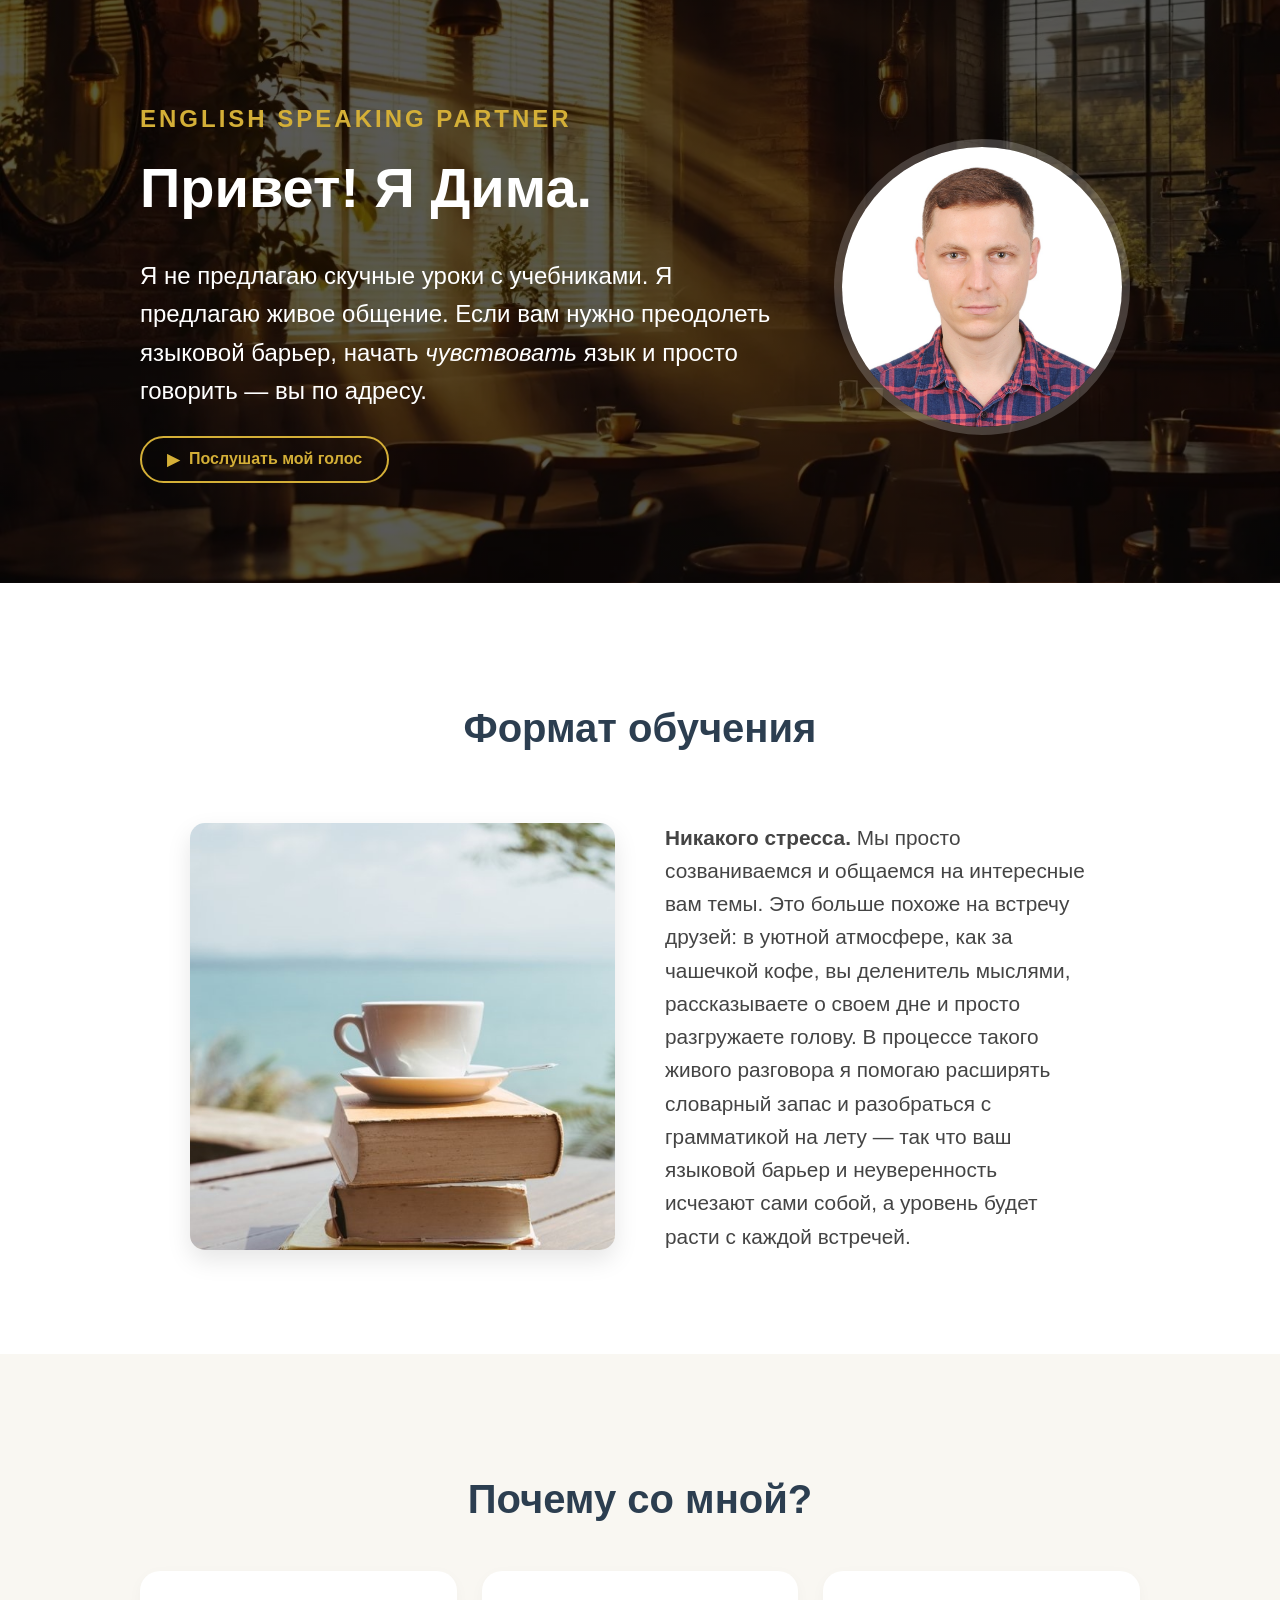
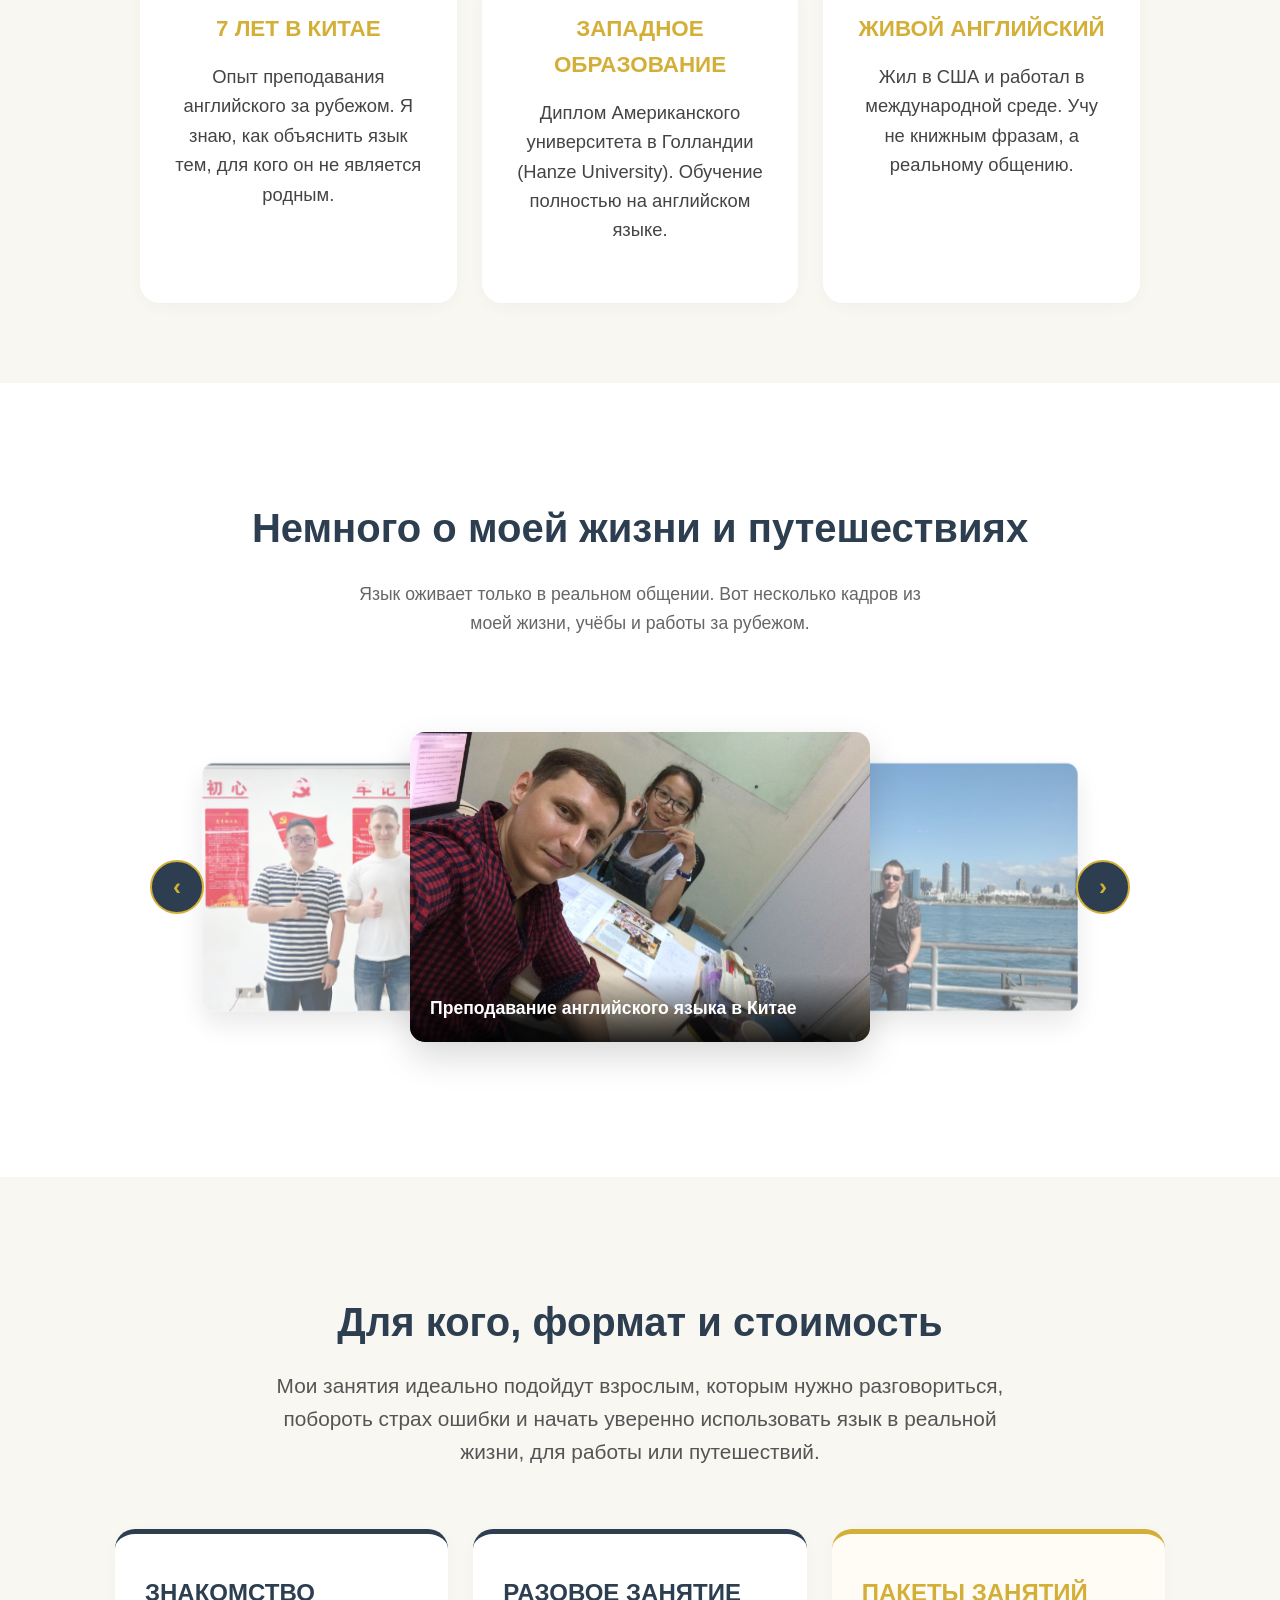
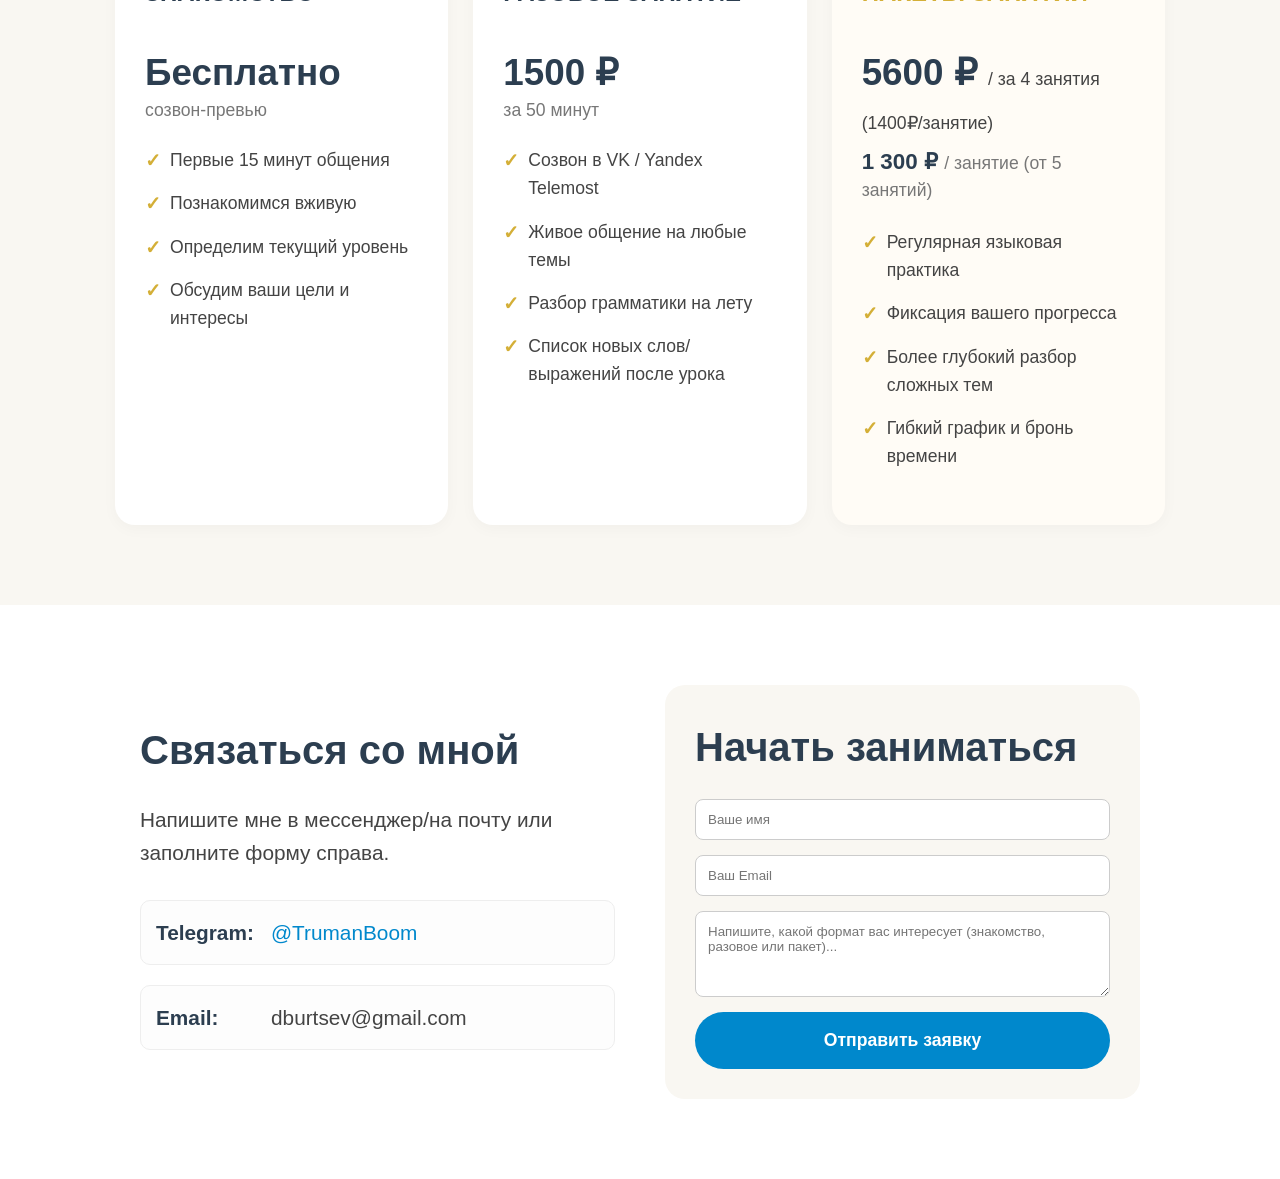
==== index.html @ 9c91ff40 "prices" ====
<!DOCTYPE html>
<html lang="ru">

<head>
    <meta charset="UTF-8">
    <meta name="viewport" content="width=device-width, initial-scale=1.0">
    <title>English with Dima</title>
    <style>
        :root {
            /* --- COLOR PALETTE --- */
            --primary-dark: #2c3e50;
            --accent-gold: #d4af37;
            --bg-warm: #f9f7f2;
            --white: #ffffff;
            --telegram-blue: #0088cc;

            /* =========================================
               FONT CONTROL PANEL (FULLY SEPARATED)
               ========================================= */
            --font-main: 'Segoe UI', Roboto, Helvetica, Arial, sans-serif;

            /* 1. HERO SECTION (Top Intro) */
            --size-hero-subtitle: 1.5rem;
            --size-hero-title: 3.5rem;
            --size-hero-text: 1.5rem;

            /* 2. FORMAT SECTION */
            --size-format-title: 2.5rem;
            --size-format-text: 1.3rem;

            /* 3. WHY ME SECTION (Cards) */
            --size-whyme-title: 2.5rem;
            --size-card-title: 1.4rem;
            --size-card-text: 1.15rem;

            /* 4. GALLERY SECTION */
            --size-gallery-title: 2.5rem;
            --size-gallery-text: 1.1rem;

            /* 5. PRICING SECTION */
            --size-pricing-title: 2.5rem;

            /* 6. CONTACT SECTION (Bottom) */
            --size-contact-title: 2.5rem;
            --size-contact-desc: 1.3rem;
            --size-contact-items: 1.3rem;

            /* 7. BUTTONS & UI */
            --size-button: 1.1rem;
            --size-voice-btn: 1rem;
        }

        body {
            font-family: var(--font-main);
            margin: 0;
            color: #444;
            line-height: 1.6;
            overflow-x: hidden;
        }

        /* --- SECTION 1: HERO --- */
        .hero {
            background: linear-gradient(rgba(0, 0, 0, 0.65), rgba(0, 0, 0, 0.65)),
                url('images/atmosphere5.webp');
            background-size: cover;
            background-position: center;
            color: white;
            padding: 100px 20px;
            display: flex;
            justify-content: center;
        }

        .hero-container {
            max-width: 1000px;
            display: flex;
            align-items: center;
            gap: 50px;
            width: 100%;
        }

        .hero-text {
            flex: 2;
        }

        .hero-subtitle {
            font-size: var(--size-hero-subtitle);
            color: var(--accent-gold);
            font-weight: bold;
            text-transform: uppercase;
            letter-spacing: 3px;
            display: block;
            margin-bottom: 5px;
        }

        .hero-text h1 {
            font-size: var(--size-hero-title);
            margin: 0 0 15px 0;
        }

        .hero-text p {
            font-size: var(--size-hero-text);
        }

        .hero-img-wrapper {
            flex: 1;
            text-align: center;
        }

        .profile-img {
            width: 280px;
            height: 280px;
            border-radius: 50%;
            border: 8px solid rgba(255, 255, 255, 0.2);
            object-fit: cover;
        }

        /* --- SECTION 2: FORMAT --- */
        .section-white {
            background: var(--white);
            padding: 80px 20px;
        }

        .split-grid {
            max-width: 900px;
            margin: 0 auto;
            display: grid;
            grid-template-columns: 1fr 1fr;
            gap: 50px;
            align-items: center;
        }

        .coffee-img {
            width: 100%;
            height: 90%;
            object-fit: cover;
            border-radius: 15px;
            box-shadow: 0 10px 25px rgba(0, 0, 0, 0.1);
        }

        .section-title-centered {
            text-align: center;
            margin-bottom: 40px;
        }

        .format-title {
            font-size: var(--size-format-title);
            color: var(--primary-dark);
        }

        .format-text {
            font-size: var(--size-format-text);
        }

        /* --- SECTION 3: CARDS (Why Me) --- */
        .section-warm {
            background: var(--bg-warm);
            padding: 80px 20px;
            text-align: center;
        }

        .whyme-title {
            font-size: var(--size-whyme-title);
            color: var(--primary-dark);
            margin-bottom: 20px;
        }

        .card-grid {
            max-width: 1000px;
            margin: 40px auto 0;
            display: grid;
            grid-template-columns: repeat(auto-fit, minmax(280px, 1fr));
            gap: 25px;
        }

        .info-card {
            background: white;
            padding: 40px 30px;
            border-radius: 20px;
            transition: all 0.3s ease;
            box-shadow: 0 4px 15px rgba(0, 0, 0, 0.03);
        }

        .info-card:hover {
            transform: translateY(-10px);
            box-shadow: 0 20px 40px rgba(0, 0, 0, 0.1);
        }

        .card-accent {
            font-size: var(--size-card-title);
            color: var(--accent-gold);
            font-weight: bold;
            text-transform: uppercase;
        }

        .card-text {
            font-size: var(--size-card-text);
            margin-top: 15px;
        }

        /* --- SECTION 3.5: GALLERY INTERACTIVE CAROUSEL --- */
        .gallery-section {
            background: var(--white);
            padding: 80px 20px;
            text-align: center;
        }

        .gallery-title {
            font-size: var(--size-gallery-title);
            color: var(--primary-dark);
            margin-bottom: 20px;
        }

        .gallery-text {
            font-size: var(--size-gallery-text);
            max-width: 600px; 
            margin: 0 auto; 
            color: #666;
        }

        .carousel-wrapper {
            position: relative;
            max-width: 1000px;
            height: 420px;
            margin: 40px auto 0;
            display: flex;
            align-items: center;
            justify-content: center;
            perspective: 1000px;
        }

        .carousel-container {
            position: relative;
            width: 100%;
            height: 100%;
            display: flex;
            justify-content: center;
            align-items: center;
        }

        .carousel-item {
            position: absolute;
            width: 460px;
            height: 310px;
            border-radius: 15px;
            overflow: hidden;
            box-shadow: 0 15px 35px rgba(0,0,0,0.15);
            transition: all 0.5s cubic-bezier(0.25, 1, 0.5, 1);
            cursor: pointer;
            opacity: 0;
            pointer-events: none;
            z-index: 0;
        }

        .carousel-item img {
            width: 100%;
            height: 100%;
            object-fit: cover;
        }

        .carousel-caption {
            position: absolute;
            bottom: 0;
            left: 0;
            right: 0;
            background: linear-gradient(transparent, rgba(0,0,0,0.85));
            color: white;
            padding: 20px;
            font-size: 1.1rem;
            font-weight: bold;
            text-align: left;
            opacity: 0;
            transition: opacity 0.3s ease;
        }

        .carousel-item.active {
            opacity: 1;
            pointer-events: auto;
            transform: translate3d(0, 0, 120px) scale(1);
            z-index: 5;
        }

        .carousel-item.active .carousel-caption {
            opacity: 1;
        }

        .carousel-item.prev {
            opacity: 0.65;
            pointer-events: auto;
            transform: translate3d(-260px, 0, 0) scale(0.8) rotateY(15deg);
            z-index: 3;
        }

        .carousel-item.next {
            opacity: 0.65;
            pointer-events: auto;
            transform: translate3d(260px, 0, 0) scale(0.8) rotateY(-15deg);
            z-index: 3;
        }

        .nav-arrow {
            position: absolute;
            top: 50%;
            transform: translateY(-50%);
            width: 50px;
            height: 50px;
            background: var(--primary-dark);
            color: var(--accent-gold);
            border: 2px solid var(--accent-gold);
            border-radius: 50%;
            font-size: 1.5rem;
            font-weight: bold;
            cursor: pointer;
            display: flex;
            align-items: center;
            justify-content: center;
            z-index: 10;
            transition: all 0.3s ease;
            user-select: none;
        }

        .nav-arrow:hover {
            background: var(--accent-gold);
            color: var(--primary-dark);
            box-shadow: 0 0 15px rgba(212,175,55,0.4);
        }

        .arrow-left { left: 10px; }
        .arrow-right { right: 10px; }

        /* --- SECTION 4: PRICING & FORMAT --- */
        .pricing-section {
            background: var(--bg-warm);
            padding: 80px 20px;
        }

        .pricing-container {
            max-width: 1050px;
            margin: 0 auto;
            display: flex;
            flex-direction: column;
            gap: 40px;
        }

        .pricing-header {
            text-align: center;
        }

        .pricing-title {
            font-size: var(--size-pricing-title);
            color: var(--primary-dark);
            margin-bottom: 15px;
        }

        .pricing-cards {
            display: grid;
            grid-template-columns: repeat(auto-fit, minmax(300px, 1fr));
            gap: 25px;
            margin-top: 20px;
        }

        .price-card {
            background: var(--white);
            padding: 40px 30px;
            border-radius: 20px;
            box-shadow: 0 4px 15px rgba(0, 0, 0, 0.03);
            display: flex;
            flex-direction: column;
            border-top: 5px solid var(--primary-dark);
            transition: transform 0.3s ease, box-shadow 0.3s ease;
        }

        .price-card:hover {
            transform: translateY(-5px);
            box-shadow: 0 10px 25px rgba(0, 0, 0, 0.06);
        }

        .price-card.accent-card {
            border-top: 5px solid var(--accent-gold);
            background: #fffcf6; /* Слегка выделенный фон для пакета */
        }

        .price-amount {
            font-size: 2.3rem;
            font-weight: bold;
            color: var(--primary-dark);
            margin: 15px 0 25px 0;
            line-height: 1.2;
        }

        .price-amount span {
            font-size: 1.1rem;
            color: #777;
            font-weight: normal;
            display: block;
            margin-top: 5px;
        }

        .price-feature-list {
            list-style: none;
            padding: 0;
            margin: 0;
            text-align: left;
        }

        .price-feature-list li {
            margin-bottom: 15px;
            padding-left: 25px;
            position: relative;
            font-size: 1.1rem;
        }

        .price-feature-list li::before {
            content: "✓";
            color: var(--accent-gold);
            position: absolute;
            left: 0;
            font-size: 1.2rem;
            font-weight: bold;
        }

        /* --- SECTION 5: CONTACTS --- */
        .contact-grid {
            max-width: 1000px;
            margin: 0 auto;
            display: grid;
            grid-template-columns: 1fr 1fr; 
            gap: 50px;
            text-align: left;
        }

        .contact-title {
            font-size: var(--size-contact-title);
            color: var(--primary-dark);
            margin-bottom: 20px;
        }

        .contact-desc {
            font-size: var(--size-contact-desc);
        }

        .contact-list {
            list-style: none;
            padding: 0;
            max-width: 500px;
            margin: 30px auto;
            text-align: left;
        }

        .contact-item {
            font-size: var(--size-contact-items);
            margin-bottom: 20px;
            padding: 15px;
            border-radius: 10px;
            background: #fdfdfd;
            border: 1px solid #eee;
            display: flex;
            align-items: center;
            gap: 15px;
        }

        .contact-label {
            font-weight: bold;
            color: var(--primary-dark);
            width: 100px;
            display: inline-block;
        }

        /* --- UI COMPONENTS --- */
        .cta-button {
            display: inline-block;
            background: var(--telegram-blue);
            color: white;
            padding: 18px 40px;
            border-radius: 50px;
            text-decoration: none;
            font-weight: bold;
            font-size: var(--size-button);
            transition: 0.3s;
            text-align: center;
        }

        .cta-button:hover {
            transform: scale(1.05);
            filter: brightness(1.1);
        }

        /* --- MOBILE MEDIA QUERY --- */
        @media (max-width: 800px) {
            .hero-container,
            .split-grid,
            .contact-grid {
                flex-direction: column-reverse; 
                grid-template-columns: 1fr;  
                text-align: center;
            }

            .split-grid, .contact-grid {
                gap: 30px; 
            }

            .hero-container {
                gap: 30px;
            }

            .profile-img {
                width: 200px;
                height: 200px;
            }

            :root {
                --size-hero-title: 2.8rem;
                --size-hero-text: 1.3rem;
            }

            .carousel-wrapper {
                height: 300px;
            }
            .carousel-item {
                width: 280px;
                height: 190px;
            }
            .carousel-item.prev {
                transform: translate3d(-110px, 0, 0) scale(0.7);
            }
            .carousel-item.next {
                transform: translate3d(110px, 0, 0) scale(0.7);
            }
        }

        /* --- Form Styling --- */
        input:focus,
        textarea:focus {
            outline: none;
            border-color: var(--accent-gold);
            box-shadow: 0 0 5px rgba(212, 175, 55, 0.3);
        }

        /* --- VOICE PREVIEW COMPONENT --- */
        .voice-preview-container {
            margin-top: 25px;
        }

        .voice-button {
            background: transparent;
            color: var(--accent-gold);
            border: 2px solid var(--accent-gold);
            padding: 12px 25px;
            border-radius: 30px;
            font-size: var(--size-voice-btn);
            font-weight: bold;
            cursor: pointer;
            transition: all 0.3s ease;
            display: inline-flex;
            align-items: center;
            gap: 10px;
        }

        .voice-button:hover {
            background: var(--accent-gold);
            color: var(--primary-dark);
            transform: translateY(-2px);
            box-shadow: 0 5px 15px rgba(212, 175, 55, 0.2);
        }

        .voice-button:active {
            transform: translateY(0);
        }

        .voice-transcript {
            max-width: 500px;
            margin-top: 15px;
            font-size: 1rem;
            line-height: 1.5;
            color: rgba(255, 255, 255, 0.85);
            border-left: 2px solid var(--accent-gold);
            padding-left: 15px;
            display: none;
            animation: fadeIn 0.4s ease forwards;
        }

        @keyframes fadeIn {
            from { opacity: 0; transform: translateY(-5px); }
            to { opacity: 1; transform: translateY(0); }
        }

        /* --- PREMIUM LIGHTBOX POPUP SYSTEM --- */
        .custom-lightbox {
            display: none;
            position: fixed;
            z-index: 99999;
            left: 0;
            top: 0;
            width: 100vw;
            height: 100vh;
            background: rgba(15, 23, 30, 0.92); 
            align-items: center;
            justify-content: center;
            cursor: zoom-out;
        }

        .custom-lightbox img {
            max-width: 85%;
            max-height: 80%;
            object-fit: contain;
            border: 4px solid var(--white);
            border-radius: 6px;
            box-shadow: 0 20px 50px rgba(0,0,0,0.7);
            filter: none !important;
            -webkit-filter: none !important;
        }

        .custom-lightbox-caption {
            position: absolute;
            bottom: 4%;
            color: var(--white);
            font-size: 1.3rem;
            font-weight: bold;
            text-align: center;
            background: rgba(0, 0, 0, 0.6);
            padding: 10px 25px;
            border-radius: 30px;
            letter-spacing: 0.5px;
        }

        .custom-lightbox-close {
            position: absolute;
            top: 20px;
            right: 35px;
            color: rgba(255,255,255,0.7);
            font-size: 50px;
            font-weight: 300;
            transition: color 0.2s;
        }
        .custom-lightbox:hover .custom-lightbox-close {
            color: var(--white);
        }
    </style>
</head>

<body>

    <section class="hero">
        <div class="hero-container">
            <div class="hero-text">
                <span class="hero-subtitle">English Speaking Partner</span>
                <h1>Привет! Я Дима.</h1>
                <p>Я не предлагаю скучные уроки с учебниками. Я предлагаю живое общение. Если вам нужно преодолеть
                    языковой барьер, начать <em>чувствовать</em> язык и просто говорить — вы по адресу.</p>
                
                <div class="voice-preview-container">
                    <button id="voiceBtn" class="voice-button" onclick="toggleAudio()">
                        <span id="voiceIcon">▶</span> Послушать мой голос
                    </button>
                    
                    <div id="voiceTranscript" class="voice-transcript">
                        "Hi there! My name is Dima. If you want to practice your English without complex grammar or boring books, you’re in the right place. My goal is to help you improve your speaking through real, relaxed conversations—just like two friends catching up over coffee. Mistakes are totally fine; I'm here to help you find the right words on the fly. Hit the button below... and let's get started."
                    </div>

                    <audio id="myVoice" src="audio/dima-voice.mp3"></audio>
                </div>
            </div>

            <div class="hero-img-wrapper">
                <img src="images/dima-profile.jpg" class="profile-img" alt="Dmitriy Profile">
            </div>
        </div>
    </section>

    <section class="section-white">
        <h2 class="section-title-centered format-title">Формат обучения</h2>

        <div class="split-grid">
            <img src="images/coffee.jpg" class="coffee-img" alt="Atmosphere Coffee">
            <div>
                <p class="format-text">
                    <strong>Никакого стресса.</strong> Мы просто созваниваемся и общаемся на интересные вам темы. Это больше похоже на встречу друзей: в уютной атмосфере, как за чашечкой кофе, вы деленитель мыслями, рассказываете о своем дне и просто разгружаете голову. В процессе такого живого разговора я помогаю расширять словарный запас и разобраться с грамматикой на лету — так что ваш языковой барьер и неуверенность исчезают сами собой, а уровень будет расти с каждой встречей.
                </p>
            </div>
        </div>
    </section>

    <section class="section-warm">
        <h2 class="whyme-title">Почему со мной?</h2>
        <div class="card-grid">
            <div class="info-card">
                <div class="card-accent">7 Лет в Китае</div>
                <p class="card-text">Опыт преподавания английского за рубежом. Я знаю, как объяснить язык тем, для кого он не является родным.</p>
            </div>
            <div class="info-card">
                <div class="card-accent">Западное Образование</div>
                <p class="card-text">Диплом Американского университета в Голландии (Hanze University). Обучение полностью на английском языке.</p>
            </div>
            <div class="info-card">
                <div class="card-accent">Живой Английский</div>
                <p class="card-text">Жил в США и работал в международной среде. Учу не книжным фразам, а реальному общению.</p>
            </div>
        </div>
    </section>

    <section class="gallery-section">
        <h2 class="gallery-title">Немного о моей жизни и путешествиях</h2>
        <p class="gallery-text">Язык оживает только в реальном общении. Вот несколько кадров из моей жизни, учёбы и работы за рубежом.</p>
        
        <div class="carousel-wrapper">
            <div class="nav-arrow arrow-left" onclick="moveCarousel(-1)">‹</div>
            
            <div class="carousel-container">
                <div class="carousel-item" onclick="handleItemClick(0)">
                    <img src="images/gallery1.jpg" alt="Teaching English China">
                    <div class="carousel-caption">Преподавание английского языка в Китае</div>
                </div>
                <div class="carousel-item" onclick="handleItemClick(1)">
                    <img src="images/gallery2.jpg" alt="USA Travel">
                    <div class="carousel-caption">Путешествия и жизнь в Соединенных Штатах</div>
                </div>
                <div class="carousel-item" onclick="handleItemClick(2)">
                    <img src="images/gallery3.jpg" alt="Europe Study Hanze">
                    <div class="carousel-caption">Годы учебы и работы в Европе</div>
                </div>
                <div class="carousel-item" onclick="handleItemClick(3)">
                    <img src="images/gallery4.jpg" alt="World Travel Moments">
                    <div class="carousel-caption">Вдохновляющие поездки по всему миру</div>
                </div>
                <div class="carousel-item" onclick="handleItemClick(4)">
                    <img src="images/gallery5.jpg" alt="With International Students">
                    <div class="carousel-caption">Общение с людьми со всех уголков планеты</div>
                </div>
                <div class="carousel-item" onclick="images/gallery6.jpg">
                    <img src="images/gallery6.jpg" alt="China Work Atmosphere">
                    <div class="carousel-caption">Работа в Китае</div>
                </div>
            </div>

            <div class="nav-arrow arrow-right" onclick="moveCarousel(1)">›</div>
        </div>
    </section>

    <!-- PRICING SECTION WITH 3 CARDS & NO BUTTONS -->
    <section class="pricing-section">
        <div class="pricing-container">
            <div class="pricing-header">
                <h2 class="pricing-title">Для кого, формат и стоимость</h2>
                <p class="format-text" style="max-width: 750px; margin: 0 auto; color: #555;">
                    Мои занятия идеально подойдут взрослым, которым нужно разговориться, побороть страх ошибки и начать уверенно использовать язык в реальной жизни, для работы или путешествий.
                </p>
            </div>

            <div class="pricing-cards">
                <!-- Card 1: Free Trial -->
                <div class="price-card">
                    <h3 class="card-accent" style="color: var(--primary-dark); font-size: 1.5rem; margin-top: 0;">Знакомство</h3>
                    <div class="price-amount">Бесплатно<span>созвон-превью</span></div>
                    <ul class="price-feature-list">
                        <li>Первые 15 минут общения</li>
                        <li>Познакомимся вживую</li>
                        <li>Определим текущий уровень</li>
                        <li>Обсудим ваши цели и интересы</li>
                    </ul>
                </div>

                <!-- Card 2: Single Practice -->
                <div class="price-card">
                    <h3 class="card-accent" style="color: var(--primary-dark); font-size: 1.5rem; margin-top: 0;">Разовое занятие</h3>
                    <div class="price-amount">1500 ₽<span>за 50 минут</span></div>
                    <ul class="price-feature-list">
                        <li>Созвон в VK / Yandex Telemost</li>
                        <li>Живое общение на любые темы</li>
                        <li>Разбор грамматики на лету</li>
                        <li>Список новых слов/выражений после урока</li>
                    </ul>
                </div>

                <!-- Card 3: Package Options (4+ sessions) -->
                <div class="price-card accent-card">
                    <h3 class="card-accent" style="font-size: 1.5rem; margin-top: 0;">Пакеты занятий</h3>
                    <div class="price-amount">
                        5600 ₽ <span style="display:inline; color:#444;">/ за 4 занятия (1400₽/занятие)</span>
                        <div style="font-size: 1.4rem; font-weight: bold; margin-top: 10px; color: var(--primary-dark);">
                            1 300 ₽ <span style="display:inline; font-size:1.1rem; color:#777;">/ занятие (от 5 занятий)</span>
                        </div>
                    </div>
                    <ul class="price-feature-list">
                        <li>Регулярная языковая практика</li>
                        <li>Фиксация вашего прогресса</li>
                        <li>Более глубокий разбор сложных тем</li>
                        <li>Гибкий график и бронь времени</li>
                    </ul>
                </div>
            </div>
        </div>
    </section>

    <section class="section-white" id="contact">
        <div class="contact-grid">

            <div>
                <h2 class="contact-title">Связаться со мной</h2>
                <p class="contact-desc">Напишите мне в мессенджер/на почту или заполните форму справа.</p>

                <div class="contact-list">
                    <div class="contact-item">
                        <span class="contact-label">Telegram:</span>
                        <a href="https://t.me/TrumanBoom" style="color: var(--telegram-blue); text-decoration: none;">@TrumanBoom</a>
                    </div>

                    <div class="contact-item">
                        <span class="contact-label">Email:</span>
                        <span>dburtsev@gmail.com</span>
                    </div>
                </div>
            </div>

            <div style="background: var(--bg-warm); padding: 30px; border-radius: 20px;">
                <h3 class="contact-title" style="margin-top: 0;">Начать заниматься</h3>
                <form action="https://formspree.io/f/xjgldnee" method="POST" style="display: flex; flex-direction: column; gap: 15px;">
                    <input type="text" name="name" placeholder="Ваше имя" required style="padding: 12px; border-radius: 8px; border: 1px solid #ccc;">
                    <input type="email" name="email" placeholder="Ваш Email" required style="padding: 12px; border-radius: 8px; border: 1px solid #ccc;">
                    <textarea name="message" rows="4" placeholder="Напишите, какой формат вас интересует (знакомство, разовое или пакет)..." required style="padding: 12px; border-radius: 8px; border: 1px solid #ccc; font-family: inherit;"></textarea>
                    <button type="submit" class="cta-button" style="border: none; cursor: pointer; width: 100%;">Отправить заявку</button>
                </form>
            </div>
        </div>
    </section>

    <div id="customLightbox" class="custom-lightbox" onclick="closeLightboxPopup()">
        <span class="custom-lightbox-close">&times;</span>
        <img id="customLightboxImg" src="" alt="Enlarged view popup">
        <div id="customLightboxCaption" class="custom-lightbox-caption"></div>
    </div>

    <script>
        /* --- AUDIO LOGIC --- */
        const audio = document.getElementById('myVoice');
        const btn = document.getElementById('voiceBtn');
        const icon = document.getElementById('voiceIcon');
        const transcript = document.getElementById('voiceTranscript');

        function toggleAudio() {
            if (audio.paused) {
                audio.play();
                icon.textContent = '❚❚'; 
                btn.style.background = 'var(--accent-gold)';
                btn.style.color = 'var(--primary-dark)';
                transcript.style.display = 'block'; 
            } else {
                audio.pause();
                icon.textContent = '▶'; 
                btn.style.background = 'transparent';
                btn.style.color = 'var(--accent-gold)';
                transcript.style.display = 'none'; 
            }
        }

        audio.onended = function () {
            icon.textContent = '▶';
            btn.style.background = 'transparent';
            btn.style.color = 'var(--accent-gold)';
            transcript.style.display = 'none'; 
        };

        /* --- 6-ITEM 3D CAROUSEL LOGIC --- */
        let currentIndex = 0;
        const items = document.querySelectorAll('.carousel-item');

        function updateCarousel() {
            items.forEach((item, index) => {
                item.classList.remove('active', 'prev', 'next');
                
                if (index === currentIndex) {
                    item.classList.add('active');
                } else if (index === (currentIndex - 1 + items.length) % items.length) {
                    item.classList.add('prev');
                } else if (index === (currentIndex + 1) % items.length) {
                    item.classList.add('next');
                }
            });
        }

        function moveCarousel(direction) {
            currentIndex = (currentIndex + direction + items.length) % items.length;
            updateCarousel();
        }

        function handleItemClick(clickedIndex) {
            if (clickedIndex === currentIndex) {
                openLightboxPopup(items[clickedIndex]);
            } else {
                currentIndex = clickedIndex;
                updateCarousel();
            }
        }

        /* --- CLEAN LIGHTBOX SCRIPT --- */
        const lightboxElement = document.getElementById('customLightbox');
        const lightboxImg = document.getElementById('customLightboxImg');
        const lightboxCaption = document.getElementById('customLightboxCaption');

        function openLightboxPopup(carouselItem) {
            const originalImg = carouselItem.querySelector('img');
            const originalCaption = carouselItem.querySelector('.carousel-caption');

            if (originalImg) {
                lightboxImg.src = originalImg.src;
                lightboxCaption.textContent = originalCaption ? originalCaption.textContent : "";
                
                lightboxElement.style.display = 'flex';
                document.body.style.overflow = 'hidden'; 
            }
        }

        function closeLightboxPopup() {
            lightboxElement.style.display = 'none';
            document.body.style.overflow = 'auto'; 
        }

        updateCarousel();
    </script>

</body>
</html>
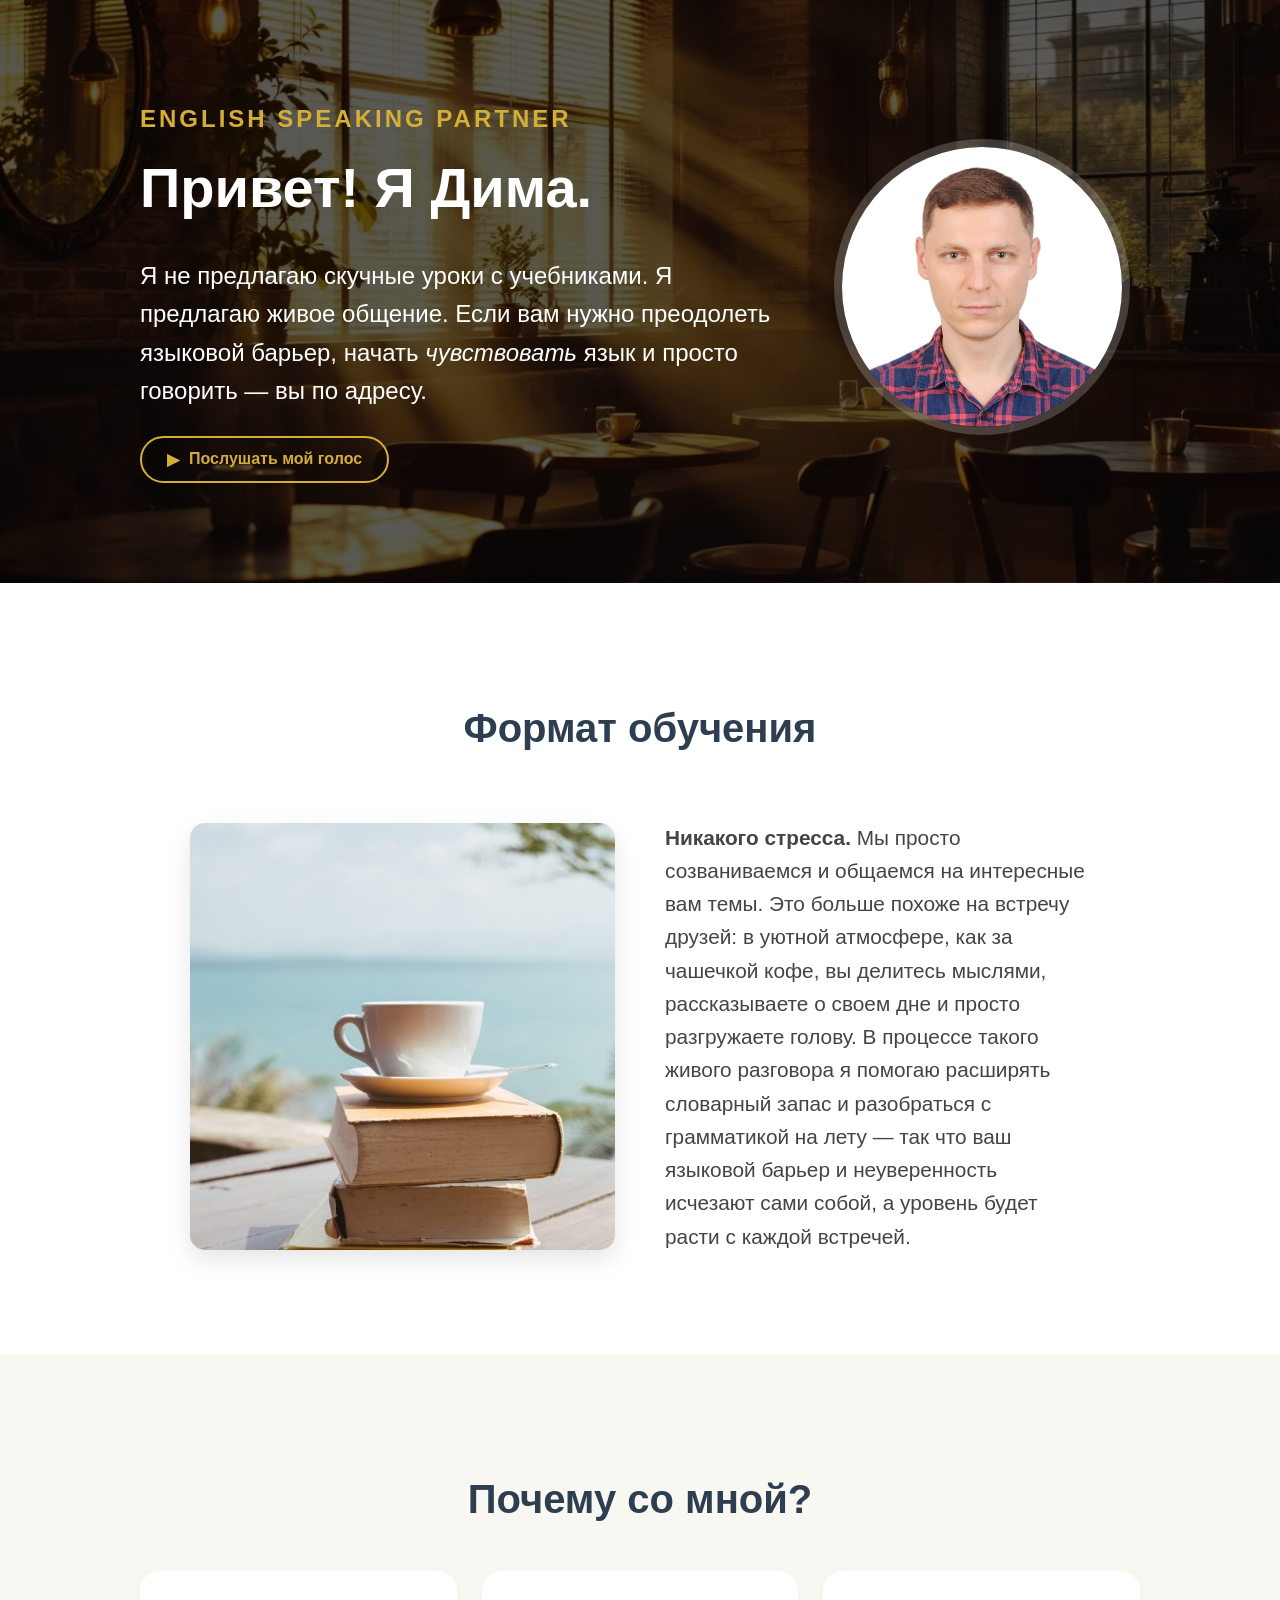
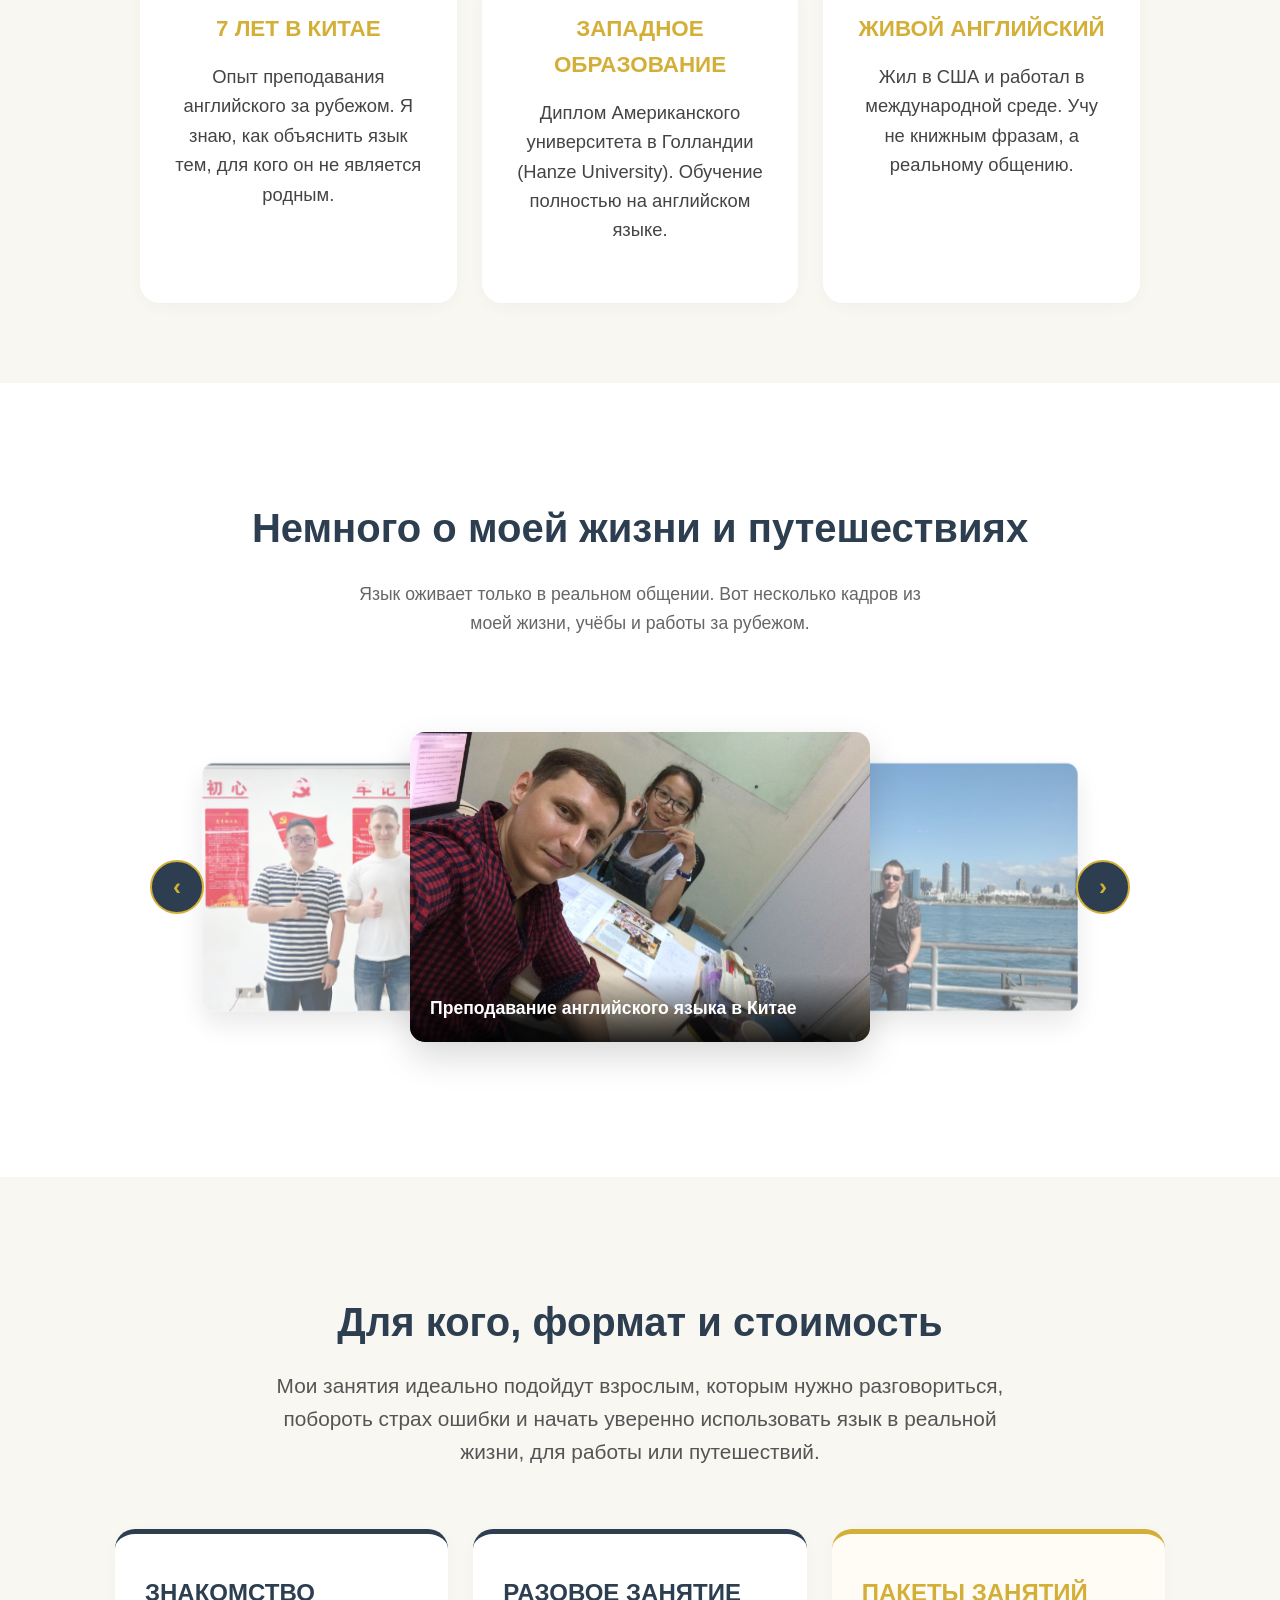
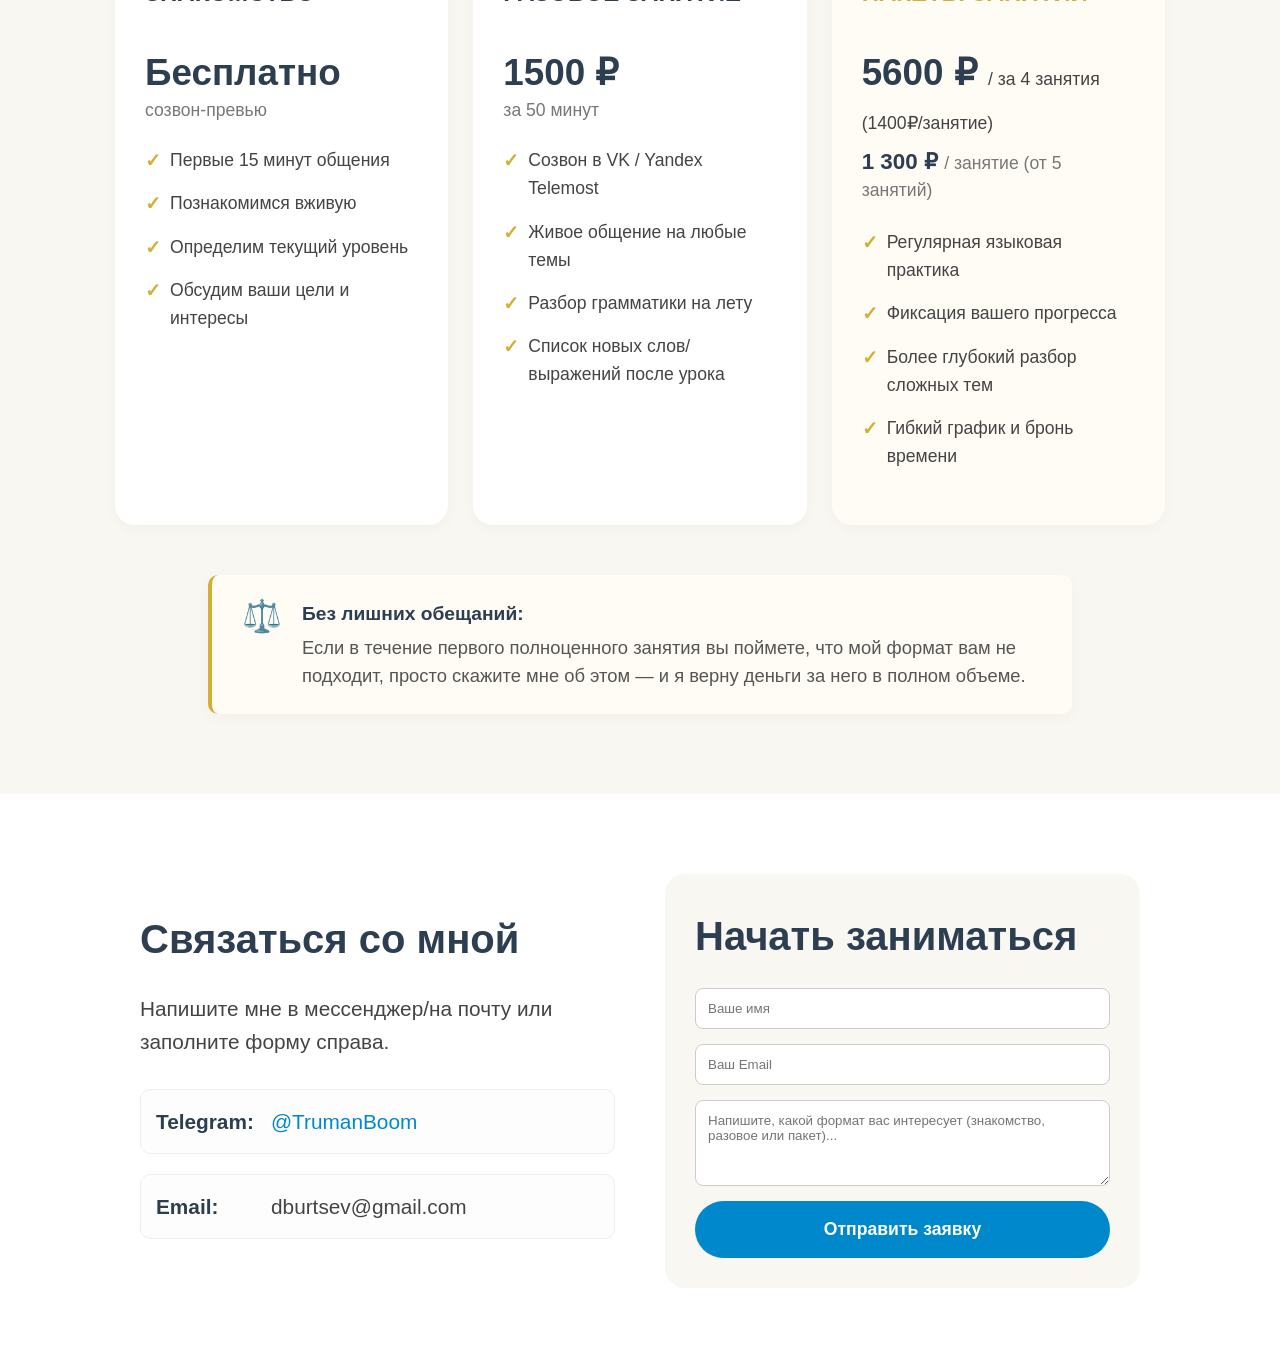
==== commit b620c161: "analytics" ====
--- a/index.html
+++ b/index.html
@@ -4,7 +4,65 @@
 <head>
     <meta charset="UTF-8">
     <meta name="viewport" content="width=device-width, initial-scale=1.0">
-    <title>English with Dima</title>
+    
+    <!-- ==========================================
+         STANDARD SEO META TAGS
+         ========================================== -->
+    <title>English with Dima — Разговорный английский язык | Преодоление языкового барьера</title>
+    <meta name="description" content="Уроки разговорного английского языка с Димой. Живое общение, преодоление языкового барьера, никакой скучной теории. Пробное знакомство бесплатно.">
+    <meta name="keywords" content="английский язык, разговорный английский, преподаватель английского, английский по скайпу, языковой барьер">
+    
+    <!-- SEO Control: Set to 'index, follow' when you are completely ready to go public -->
+    <meta name="robots" content="index, follow">
+
+    <!-- ==========================================
+         OPEN GRAPH META TAGS (Social Media SEO)
+         ========================================== -->
+    <meta property="og:title" content="English with Dima — Разговорный английский без стресса">
+    <meta property="og:description" content="Живое общение и практика английского языка. Избавьтесь от страха ошибок за чашкой кофе.">
+    <meta property="og:image" content="images/dima-profile.jpg">
+    <meta property="og:url" content="https://yourdomain.com">
+    <meta property="og:type" content="website">
+
+    <!-- ==========================================
+         SCHEMA.ORG STRUCTURED DATA (Machine Readable)
+         ========================================== -->
+    <script type="application/ld+json">
+    {
+      "@context": "https://schema.org",
+      "@type": "IndividualProduct",
+      "name": "Разговорный английский язык с Дмитрием",
+      "description": "Практика английского языка через живое общение и преодоление языкового барьера.",
+      "image": "images/dima-profile.jpg",
+      "offers": {
+        "@type": "AggregateOffer",
+        "priceCurrency": "RUB",
+        "lowPrice": "1300",
+        "highPrice": "1500",
+        "offerCount": "2"
+      },
+      "provider": {
+        "@type": "Person",
+        "name": "Дмитрий",
+        "jobTitle": "English Speaking Partner / Teacher",
+        "description": "Преподаватель английского языка с опытом работы в США, Европе и Китае."
+      }
+    }
+    </script>
+    
+<!-- Yandex.Metrika counter -->
+<script type="text/javascript">
+    (function(m,e,t,r,i,k,a){
+        m[i]=m[i]||function(){(m[i].a=m[i].a||[]).push(arguments)};
+        m[i].l=1*new Date();
+        for (var j = 0; j < document.scripts.length; j++) {if (document.scripts[j].src === r) { return; }}
+        k=e.createElement(t),a=e.getElementsByTagName(t)[0],k.async=1,k.src=r,a.parentNode.insertBefore(k,a)
+    })(window, document,'script','https://mc.yandex.ru/metrika/tag.js?id=109477225', 'ym');
+
+    ym(109477225, 'init', {ssr:true, webvisor:true, clickmap:true, ecommerce:"dataLayer", referrer: document.referrer, url: location.href, accurateTrackBounce:true, trackLinks:true});
+</script>
+<noscript><div><img src="https://mc.yandex.ru/watch/109477225" style="position:absolute; left:-9999px;" alt="" /></div></noscript>
+<!-- /Yandex.Metrika counter -->
     <style>
         :root {
             /* --- COLOR PALETTE --- */
@@ -14,12 +72,10 @@
             --white: #ffffff;
             --telegram-blue: #0088cc;
 
-            /* =========================================
-               FONT CONTROL PANEL (FULLY SEPARATED)
-               ========================================= */
+            /* --- FONT CONTROL PANEL --- */
             --font-main: 'Segoe UI', Roboto, Helvetica, Arial, sans-serif;
 
-            /* 1. HERO SECTION (Top Intro) */
+            /* 1. HERO SECTION */
             --size-hero-subtitle: 1.5rem;
             --size-hero-title: 3.5rem;
             --size-hero-text: 1.5rem;
@@ -28,7 +84,7 @@
             --size-format-title: 2.5rem;
             --size-format-text: 1.3rem;
 
-            /* 3. WHY ME SECTION (Cards) */
+            /* 3. WHY ME SECTION */
             --size-whyme-title: 2.5rem;
             --size-card-title: 1.4rem;
             --size-card-text: 1.15rem;
@@ -37,10 +93,18 @@
             --size-gallery-title: 2.5rem;
             --size-gallery-text: 1.1rem;
 
-            /* 5. PRICING SECTION */
-            --size-pricing-title: 2.5rem;
-
-            /* 6. CONTACT SECTION (Bottom) */
+            /* 5. PRICING SECTION & CARDS */
+            --size-pricing-title: 2.5rem;       
+            --size-pricing-intro: 1.3rem;       
+            --size-price-card-title: 1.5rem;    
+            --size-price-amount: 2.3rem;        
+            --size-price-subamount: 1.4rem;     
+            --size-price-period: 1.1rem;        
+            --size-price-features: 1.1rem;      
+            --size-guarantee-title: 1.2rem;     
+            --size-guarantee-text: 1.15rem;     
+
+            /* 6. CONTACT SECTION */
             --size-contact-title: 2.5rem;
             --size-contact-desc: 1.3rem;
             --size-contact-items: 1.3rem;
@@ -197,7 +261,7 @@
             margin-top: 15px;
         }
 
-        /* --- SECTION 3.5: GALLERY INTERACTIVE CAROUSEL --- */
+        /* --- SECTION 3.5: GALLERY CAROUSEL --- */
         .gallery-section {
             background: var(--white);
             padding: 80px 20px;
@@ -327,7 +391,7 @@
         .arrow-left { left: 10px; }
         .arrow-right { right: 10px; }
 
-        /* --- SECTION 4: PRICING & FORMAT --- */
+        /* --- SECTION 4: PRICING --- */
         .pricing-section {
             background: var(--bg-warm);
             padding: 80px 20px;
@@ -349,6 +413,13 @@
             font-size: var(--size-pricing-title);
             color: var(--primary-dark);
             margin-bottom: 15px;
+        }
+
+        .pricing-intro {
+            font-size: var(--size-pricing-intro);
+            max-width: 750px; 
+            margin: 0 auto; 
+            color: #555;
         }
 
         .pricing-cards {
@@ -376,11 +447,16 @@
 
         .price-card.accent-card {
             border-top: 5px solid var(--accent-gold);
-            background: #fffcf6; /* Слегка выделенный фон для пакета */
+            background: #fffcf6; 
+        }
+
+        .price-card h3.card-accent {
+            font-size: var(--size-price-card-title);
+            margin-top: 0;
         }
 
         .price-amount {
-            font-size: 2.3rem;
+            font-size: var(--size-price-amount);
             font-weight: bold;
             color: var(--primary-dark);
             margin: 15px 0 25px 0;
@@ -388,11 +464,18 @@
         }
 
         .price-amount span {
-            font-size: 1.1rem;
+            font-size: var(--size-price-period);
             color: #777;
             font-weight: normal;
             display: block;
             margin-top: 5px;
+        }
+
+        .price-sub-row {
+            font-size: var(--size-price-subamount);
+            font-weight: bold;
+            margin-top: 10px;
+            color: var(--primary-dark);
         }
 
         .price-feature-list {
@@ -406,7 +489,7 @@
             margin-bottom: 15px;
             padding-left: 25px;
             position: relative;
-            font-size: 1.1rem;
+            font-size: var(--size-price-features);
         }
 
         .price-feature-list li::before {
@@ -416,6 +499,39 @@
             left: 0;
             font-size: 1.2rem;
             font-weight: bold;
+        }
+
+        /* --- GUARANTEE BOX --- */
+        .guarantee-box {
+            max-width: 800px;
+            margin: 10px auto 0;
+            padding: 25px 30px;
+            background: #fffcf6;
+            border-left: 4px solid var(--accent-gold);
+            border-radius: 10px;
+            display: flex;
+            align-items: flex-start;
+            gap: 20px;
+            box-shadow: 0 4px 15px rgba(0, 0, 0, 0.03);
+            text-align: left;
+        }
+
+        .guarantee-icon {
+            font-size: 2rem;
+            line-height: 1;
+        }
+
+        .guarantee-text {
+            font-size: var(--size-guarantee-text);
+            color: #555;
+            line-height: 1.5;
+        }
+
+        .guarantee-text strong {
+            color: var(--primary-dark);
+            font-size: var(--size-guarantee-title);
+            display: block;
+            margin-bottom: 5px;
         }
 
         /* --- SECTION 5: CONTACTS --- */
@@ -525,9 +641,14 @@
             .carousel-item.next {
                 transform: translate3d(110px, 0, 0) scale(0.7);
             }
-        }
-
-        /* --- Form Styling --- */
+            .guarantee-box {
+                flex-direction: column;
+                align-items: center;
+                text-align: center;
+            }
+        }
+
+        /* --- INPUTS --- */
         input:focus,
         textarea:focus {
             outline: none;
@@ -535,7 +656,7 @@
             box-shadow: 0 0 5px rgba(212, 175, 55, 0.3);
         }
 
-        /* --- VOICE PREVIEW COMPONENT --- */
+        /* --- VOICE PREVIEW --- */
         .voice-preview-container {
             margin-top: 25px;
         }
@@ -583,7 +704,7 @@
             to { opacity: 1; transform: translateY(0); }
         }
 
-        /* --- PREMIUM LIGHTBOX POPUP SYSTEM --- */
+        /* --- LIGHTBOX POPUP SYSTEM --- */
         .custom-lightbox {
             display: none;
             position: fixed;
@@ -639,160 +760,177 @@
 
 <body>
 
-    <section class="hero">
-        <div class="hero-container">
-            <div class="hero-text">
-                <span class="hero-subtitle">English Speaking Partner</span>
-                <h1>Привет! Я Дима.</h1>
-                <p>Я не предлагаю скучные уроки с учебниками. Я предлагаю живое общение. Если вам нужно преодолеть
-                    языковой барьер, начать <em>чувствовать</em> язык и просто говорить — вы по адресу.</p>
-                
-                <div class="voice-preview-container">
-                    <button id="voiceBtn" class="voice-button" onclick="toggleAudio()">
-                        <span id="voiceIcon">▶</span> Послушать мой голос
-                    </button>
+    <!-- Semantic Structural Wrappers for SEO Crawlers -->
+    <main>
+        <!-- SECTION 1: HERO -->
+        <section class="hero">
+            <div class="hero-container">
+                <div class="hero-text">
+                    <span class="hero-subtitle">English Speaking Partner</span>
+                    <h1>Привет! Я Дима.</h1>
+                    <p>Я не предлагаю скучные уроки с учебниками. Я предлагаю живое общение. Если вам нужно преодолеть
+                        языковой барьер, начать <em>чувствовать</em> язык и просто говорить — вы по адресу.</p>
                     
-                    <div id="voiceTranscript" class="voice-transcript">
-                        "Hi there! My name is Dima. If you want to practice your English without complex grammar or boring books, you’re in the right place. My goal is to help you improve your speaking through real, relaxed conversations—just like two friends catching up over coffee. Mistakes are totally fine; I'm here to help you find the right words on the fly. Hit the button below... and let's get started."
-                    </div>
-
-                    <audio id="myVoice" src="audio/dima-voice.mp3"></audio>
+                    <div class="voice-preview-container">
+                        <button id="voiceBtn" class="voice-button" onclick="toggleAudio()">
+                            <span id="voiceIcon">▶</span> Послушать мой голос
+                        </button>
+                        
+                        <div id="voiceTranscript" class="voice-transcript">
+                            "Hi there! My name is Dima. If you want to practice your English without complex grammar or boring books, you’re in the right place. My goal is to help you improve your speaking through real, relaxed conversations—just like two friends catching up over coffee. Mistakes are totally fine; I'm here to help you find the right words on the fly. Hit the button below... and let's get started."
+                        </div>
+
+                        <audio id="myVoice" src="audio/dima-voice.mp3"></audio>
+                    </div>
+                </div>
+
+                <div class="hero-img-wrapper">
+                    <img src="images/dima-profile.jpg" class="profile-img" alt="Дмитрий — преподаватель разговорного английского языка">
                 </div>
             </div>
-
-            <div class="hero-img-wrapper">
-                <img src="images/dima-profile.jpg" class="profile-img" alt="Dmitriy Profile">
-            </div>
-        </div>
-    </section>
-
-    <section class="section-white">
-        <h2 class="section-title-centered format-title">Формат обучения</h2>
-
-        <div class="split-grid">
-            <img src="images/coffee.jpg" class="coffee-img" alt="Atmosphere Coffee">
-            <div>
-                <p class="format-text">
-                    <strong>Никакого стресса.</strong> Мы просто созваниваемся и общаемся на интересные вам темы. Это больше похоже на встречу друзей: в уютной атмосфере, как за чашечкой кофе, вы деленитель мыслями, рассказываете о своем дне и просто разгружаете голову. В процессе такого живого разговора я помогаю расширять словарный запас и разобраться с грамматикой на лету — так что ваш языковой барьер и неуверенность исчезают сами собой, а уровень будет расти с каждой встречей.
-                </p>
-            </div>
-        </div>
-    </section>
-
-    <section class="section-warm">
-        <h2 class="whyme-title">Почему со мной?</h2>
-        <div class="card-grid">
-            <div class="info-card">
-                <div class="card-accent">7 Лет в Китае</div>
-                <p class="card-text">Опыт преподавания английского за рубежом. Я знаю, как объяснить язык тем, для кого он не является родным.</p>
-            </div>
-            <div class="info-card">
-                <div class="card-accent">Западное Образование</div>
-                <p class="card-text">Диплом Американского университета в Голландии (Hanze University). Обучение полностью на английском языке.</p>
-            </div>
-            <div class="info-card">
-                <div class="card-accent">Живой Английский</div>
-                <p class="card-text">Жил в США и работал в международной среде. Учу не книжным фразам, а реальному общению.</p>
-            </div>
-        </div>
-    </section>
-
-    <section class="gallery-section">
-        <h2 class="gallery-title">Немного о моей жизни и путешествиях</h2>
-        <p class="gallery-text">Язык оживает только в реальном общении. Вот несколько кадров из моей жизни, учёбы и работы за рубежом.</p>
-        
-        <div class="carousel-wrapper">
-            <div class="nav-arrow arrow-left" onclick="moveCarousel(-1)">‹</div>
-            
-            <div class="carousel-container">
-                <div class="carousel-item" onclick="handleItemClick(0)">
-                    <img src="images/gallery1.jpg" alt="Teaching English China">
-                    <div class="carousel-caption">Преподавание английского языка в Китае</div>
-                </div>
-                <div class="carousel-item" onclick="handleItemClick(1)">
-                    <img src="images/gallery2.jpg" alt="USA Travel">
-                    <div class="carousel-caption">Путешествия и жизнь в Соединенных Штатах</div>
-                </div>
-                <div class="carousel-item" onclick="handleItemClick(2)">
-                    <img src="images/gallery3.jpg" alt="Europe Study Hanze">
-                    <div class="carousel-caption">Годы учебы и работы в Европе</div>
-                </div>
-                <div class="carousel-item" onclick="handleItemClick(3)">
-                    <img src="images/gallery4.jpg" alt="World Travel Moments">
-                    <div class="carousel-caption">Вдохновляющие поездки по всему миру</div>
-                </div>
-                <div class="carousel-item" onclick="handleItemClick(4)">
-                    <img src="images/gallery5.jpg" alt="With International Students">
-                    <div class="carousel-caption">Общение с людьми со всех уголков планеты</div>
-                </div>
-                <div class="carousel-item" onclick="images/gallery6.jpg">
-                    <img src="images/gallery6.jpg" alt="China Work Atmosphere">
-                    <div class="carousel-caption">Работа в Китае</div>
+        </section>
+
+        <!-- SECTION 2: FORMAT -->
+        <section class="section-white">
+            <h2 class="section-title-centered format-title">Формат обучения</h2>
+
+            <div class="split-grid">
+                <img src="images/coffee.jpg" class="coffee-img" alt="Уютная атмосфера за чашкой кофе для изучения английского языка">
+                <div>
+                    <p class="format-text">
+                        <strong>Никакого стресса.</strong> Мы просто созваниваемся и общаемся на интересные вам темы. Это больше похоже на встречу друзей: в уютной атмосфере, как за чашечкой кофе, вы делитесь мыслями, рассказываете о своем дне и просто разгружаете голову. В процессе такого живого разговора я помогаю расширять словарный запас и разобраться с грамматикой на лету — так что ваш языковой барьер и неуверенность исчезают сами собой, а уровень будет расти с каждой встречей.
+                    </p>
                 </div>
             </div>
-
-            <div class="nav-arrow arrow-right" onclick="moveCarousel(1)">›</div>
-        </div>
-    </section>
-
-    <!-- PRICING SECTION WITH 3 CARDS & NO BUTTONS -->
-    <section class="pricing-section">
-        <div class="pricing-container">
-            <div class="pricing-header">
-                <h2 class="pricing-title">Для кого, формат и стоимость</h2>
-                <p class="format-text" style="max-width: 750px; margin: 0 auto; color: #555;">
-                    Мои занятия идеально подойдут взрослым, которым нужно разговориться, побороть страх ошибки и начать уверенно использовать язык в реальной жизни, для работы или путешествий.
-                </p>
-            </div>
-
-            <div class="pricing-cards">
-                <!-- Card 1: Free Trial -->
-                <div class="price-card">
-                    <h3 class="card-accent" style="color: var(--primary-dark); font-size: 1.5rem; margin-top: 0;">Знакомство</h3>
-                    <div class="price-amount">Бесплатно<span>созвон-превью</span></div>
-                    <ul class="price-feature-list">
-                        <li>Первые 15 минут общения</li>
-                        <li>Познакомимся вживую</li>
-                        <li>Определим текущий уровень</li>
-                        <li>Обсудим ваши цели и интересы</li>
-                    </ul>
+        </section>
+
+        <!-- SECTION 3: CARDS (Why Me) -->
+        <section class="section-warm">
+            <h2 class="whyme-title">Почему со мной?</h2>
+            <div class="card-grid">
+                <div class="info-card">
+                    <div class="card-accent">7 Лет в Китае</div>
+                    <p class="card-text">Опыт преподавания английского за рубежом. Я знаю, как объяснить язык тем, для кого он не является родным.</p>
                 </div>
-
-                <!-- Card 2: Single Practice -->
-                <div class="price-card">
-                    <h3 class="card-accent" style="color: var(--primary-dark); font-size: 1.5rem; margin-top: 0;">Разовое занятие</h3>
-                    <div class="price-amount">1500 ₽<span>за 50 минут</span></div>
-                    <ul class="price-feature-list">
-                        <li>Созвон в VK / Yandex Telemost</li>
-                        <li>Живое общение на любые темы</li>
-                        <li>Разбор грамматики на лету</li>
-                        <li>Список новых слов/выражений после урока</li>
-                    </ul>
+                <div class="info-card">
+                    <div class="card-accent">Западное Образование</div>
+                    <p class="card-text">Диплом Американского университета в Голландии (Hanze University). Обучение полностью на английском языке.</p>
                 </div>
-
-                <!-- Card 3: Package Options (4+ sessions) -->
-                <div class="price-card accent-card">
-                    <h3 class="card-accent" style="font-size: 1.5rem; margin-top: 0;">Пакеты занятий</h3>
-                    <div class="price-amount">
-                        5600 ₽ <span style="display:inline; color:#444;">/ за 4 занятия (1400₽/занятие)</span>
-                        <div style="font-size: 1.4rem; font-weight: bold; margin-top: 10px; color: var(--primary-dark);">
-                            1 300 ₽ <span style="display:inline; font-size:1.1rem; color:#777;">/ занятие (от 5 занятий)</span>
-                        </div>
-                    </div>
-                    <ul class="price-feature-list">
-                        <li>Регулярная языковая практика</li>
-                        <li>Фиксация вашего прогресса</li>
-                        <li>Более глубокий разбор сложных тем</li>
-                        <li>Гибкий график и бронь времени</li>
-                    </ul>
+                <div class="info-card">
+                    <div class="card-accent">Живой Английский</div>
+                    <p class="card-text">Жил в США и работал в международной среде. Учу не книжным фразам, а реальному общению.</p>
                 </div>
             </div>
-        </div>
-    </section>
-
-    <section class="section-white" id="contact">
+        </section>
+
+        <!-- SECTION 3.5: GALLERY INTERACTIVE CAROUSEL -->
+        <section class="gallery-section">
+            <h2 class="gallery-title">Немного о моей жизни и путешествиях</h2>
+            <p class="gallery-text">Язык оживает только в реальном общении. Вот несколько кадров из моей жизни, учёбы и работы за рубежом.</p>
+            
+            <div class="carousel-wrapper">
+                <div class="nav-arrow arrow-left" onclick="moveCarousel(-1)">‹</div>
+                
+                <div class="carousel-container">
+                    <div class="carousel-item" onclick="handleItemClick(0)">
+                        <img src="images/gallery1.jpg" alt="Опыт преподавания разговорного английского языка в Китае">
+                        <div class="carousel-caption">Преподавание английского языка в Китае</div>
+                    </div>
+                    <div class="carousel-item" onclick="handleItemClick(1)">
+                        <img src="images/gallery2.jpg" alt="Опыт жизни и языковой практики в Соединенных Штатах Америки">
+                        <div class="carousel-caption">Путешествия и жизнь в Соединенных Штатах</div>
+                    </div>
+                    <div class="carousel-item" onclick="handleItemClick(2)">
+                        <img src="images/gallery3.jpg" alt="Учеба на английском языке в европейском университете Hanze">
+                        <div class="carousel-caption">Годы учебы и работы в Европе</div>
+                    </div>
+                    <div class="carousel-item" onclick="images/gallery4.jpg">
+                        <img src="images/gallery4.jpg" alt="Международный опыт и путешествия по миру">
+                        <div class="carousel-caption">Вдохновляющие поездки по всему миру</div>
+                    </div>
+                    <div class="carousel-item" onclick="handleItemClick(4)">
+                        <img src="images/gallery5.jpg" alt="Практика английского языка в международной студенческой среде">
+                        <div class="carousel-caption">Общение с людьми со всех уголков планеты</div>
+                    </div>
+                    <div class="carousel-item" onclick="handleItemClick(5)">
+                        <img src="images/gallery6.jpg" alt="Профессиональный путь и работа за границей">
+                        <div class="carousel-caption">Работа в Китае</div>
+                    </div>
+                </div>
+
+                <div class="nav-arrow arrow-right" onclick="moveCarousel(1)">›</div>
+            </div>
+        </section>
+
+        <!-- SECTION 4: PRICING -->
+        <section class="pricing-section">
+            <div class="pricing-container">
+                <div class="pricing-header">
+                    <h2 class="pricing-title">Для кого, формат и стоимость</h2>
+                    <p class="pricing-intro">
+                        Мои занятия идеально подойдут взрослым, которым нужно разговориться, побороть страх ошибки и начать уверенно использовать язык в реальной жизни, для работы или путешествий.
+                    </p>
+                </div>
+
+                <div class="pricing-cards">
+                    <!-- Card 1: Free Trial -->
+                    <div class="price-card">
+                        <h3 class="card-accent" style="color: var(--primary-dark)">Знакомство</h3>
+                        <div class="price-amount">Бесплатно<span>созвон-превью</span></div>
+                        <ul class="price-feature-list">
+                            <li>Первые 15 минут общения</li>
+                            <li>Познакомимся вживую</li>
+                            <li>Определим текущий уровень</li>
+                            <li>Обсудим ваши цели и интересы</li>
+                        </ul>
+                    </div>
+
+                    <!-- Card 2: Single Practice -->
+                    <div class="price-card">
+                        <h3 class="card-accent" style="color: var(--primary-dark)">Разовое занятие</h3>
+                        <div class="price-amount">1500 ₽<span>за 50 минут</span></div>
+                        <ul class="price-feature-list">
+                            <li>Созвон в VK / Yandex Telemost</li>
+                            <li>Живое общение на любые темы</li>
+                            <li>Разбор грамматики на лету</li>
+                            <li>Список новых слов/выражений после урока</li>
+                        </ul>
+                    </div>
+
+                    <!-- Card 3: Package Options -->
+                    <div class="price-card accent-card">
+                        <h3 class="card-accent">Пакеты занятий</h3>
+                        <div class="price-amount">
+                            5600 ₽ <span style="display:inline; color:#444;">/ за 4 занятия (1400₽/занятие)</span>
+                            <div class="price-sub-row">
+                                1 300 ₽ <span style="display:inline; color:#777;">/ занятие (от 5 занятий)</span>
+                            </div>
+                        </div>
+                        <ul class="price-feature-list">
+                            <li>Регулярная языковая практика</li>
+                            <li>Фиксация вашего прогресса</li>
+                            <li>Более глубокий разбор сложных тем</li>
+                            <li>Гибкий график и бронь времени</li>
+                        </ul>
+                    </div>
+                </div>
+
+                <!-- MONEY BACK GUARANTEE -->
+                <div class="guarantee-box">
+                    <span class="guarantee-icon">⚖️</span>
+                    <div class="guarantee-text">
+                        <strong>Без лишних обещаний:</strong>
+                        Если в течение первого полноценного занятия вы поймете, что мой формат вам не подходит, просто скажите мне об этом — и я верну деньги за него в полном объеме.
+                    </div>
+                </div>
+
+            </div>
+        </section>
+    </main>
+
+    <!-- SECTION 5: CONTACTS (Semantic Footer) -->
+    <footer class="section-white" id="contact">
         <div class="contact-grid">
-
             <div>
                 <h2 class="contact-title">Связаться со мной</h2>
                 <p class="contact-desc">Напишите мне в мессенджер/на почту или заполните форму справа.</p>
@@ -820,7 +958,7 @@
                 </form>
             </div>
         </div>
-    </section>
+    </footer>
 
     <div id="customLightbox" class="custom-lightbox" onclick="closeLightboxPopup()">
         <span class="custom-lightbox-close">&times;</span>
@@ -890,7 +1028,7 @@
             }
         }
 
-        /* --- CLEAN LIGHTBOX SCRIPT --- */
+        /* --- LIGHTBOX SCRIPT --- */
         const lightboxElement = document.getElementById('customLightbox');
         const lightboxImg = document.getElementById('customLightboxImg');
         const lightboxCaption = document.getElementById('customLightboxCaption');
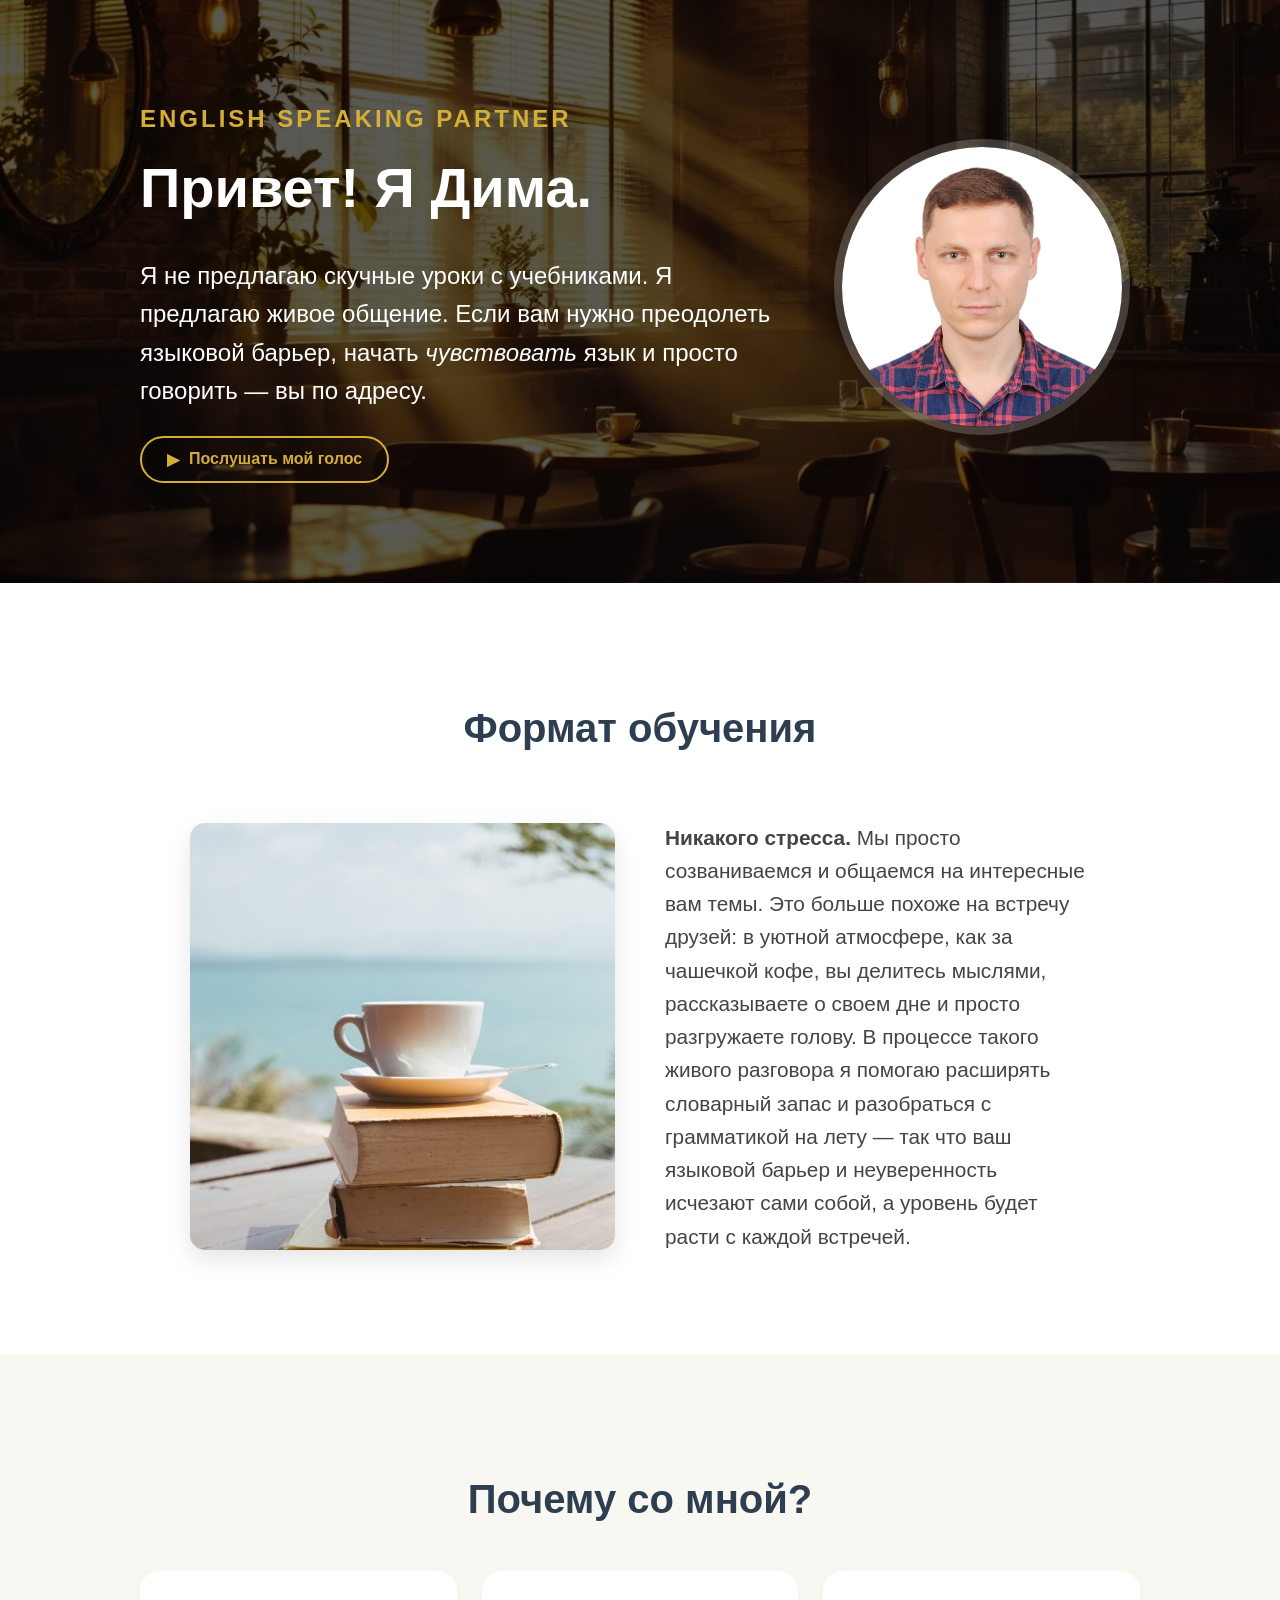
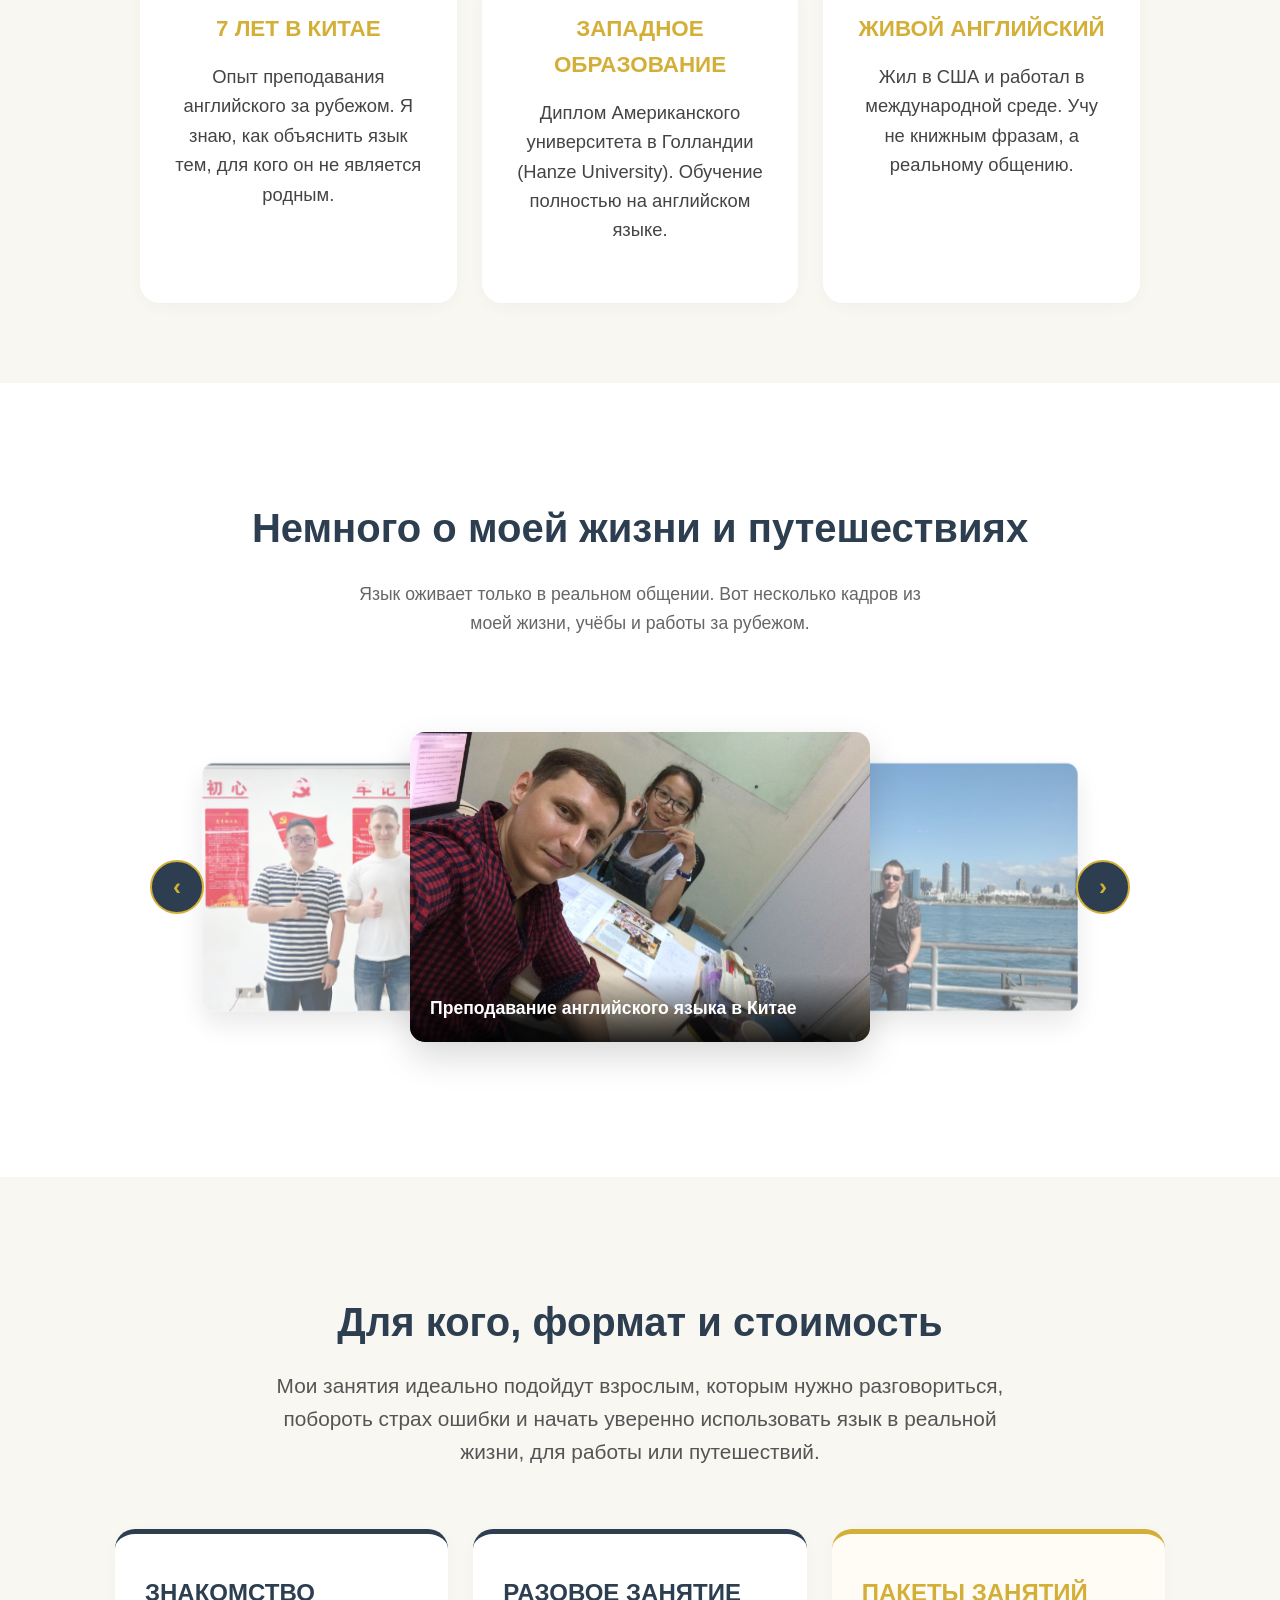
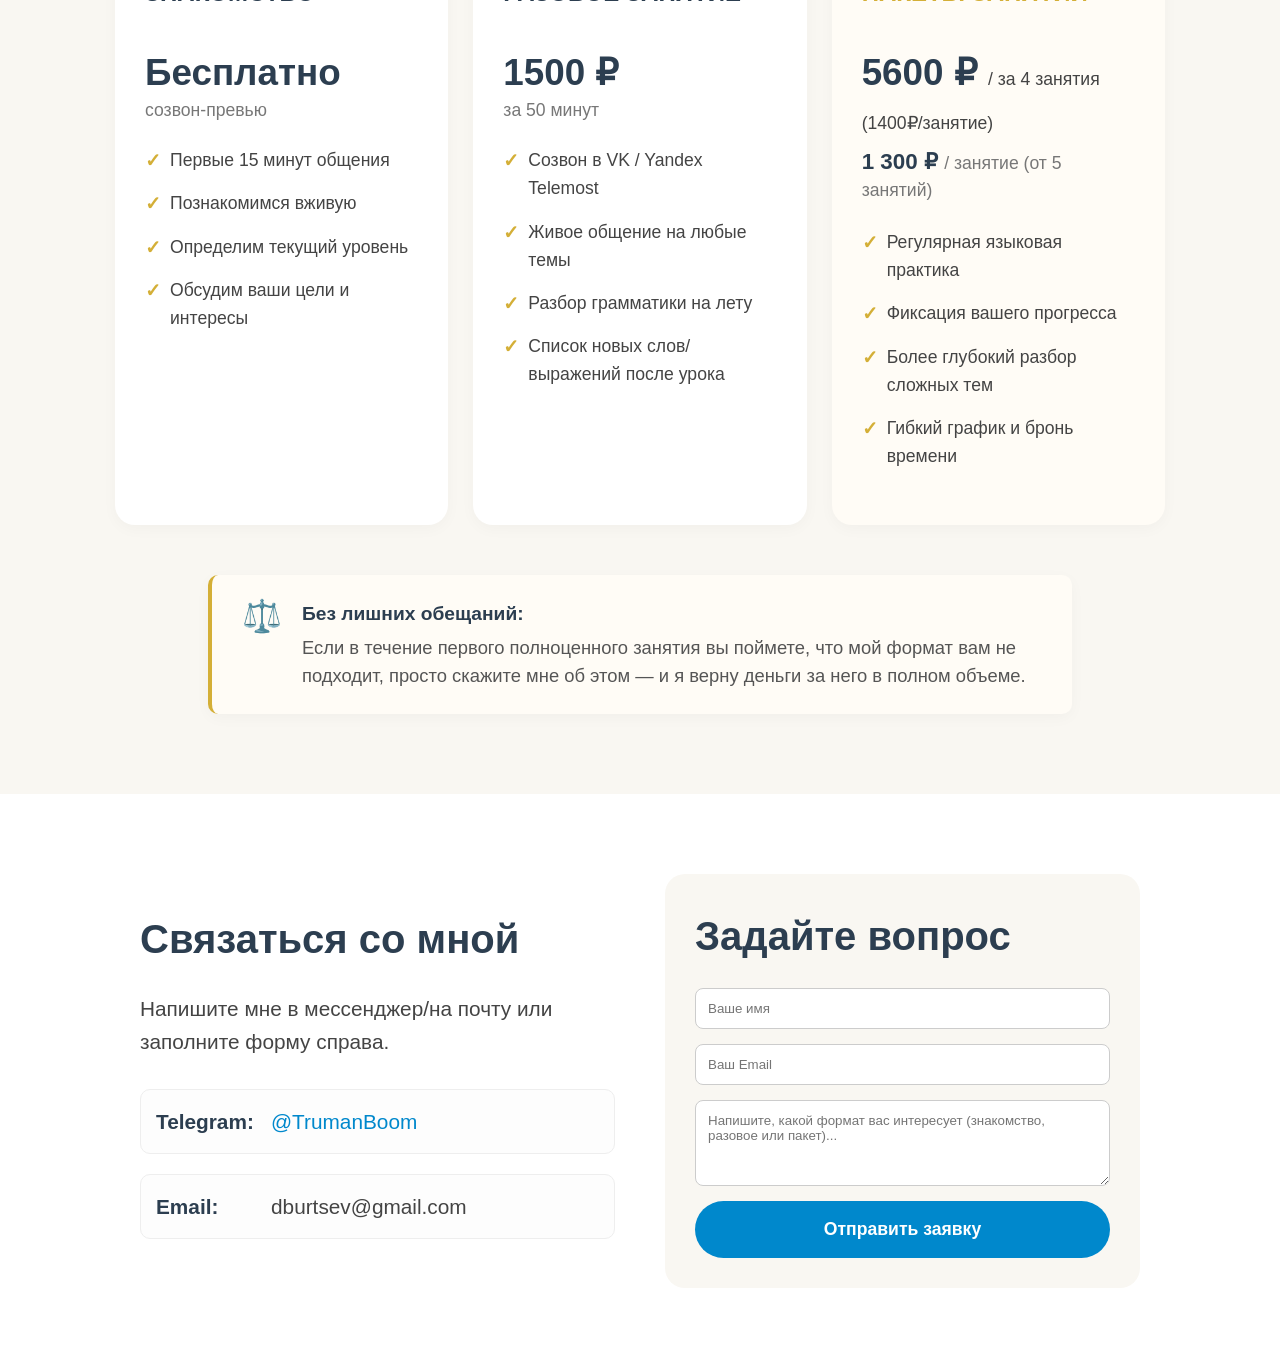
==== commit b6880e9b: "mistakes fix" ====
--- a/index.html
+++ b/index.html
@@ -777,7 +777,15 @@
                         </button>
                         
                         <div id="voiceTranscript" class="voice-transcript">
-                            "Hi there! My name is Dima. If you want to practice your English without complex grammar or boring books, you’re in the right place. My goal is to help you improve your speaking through real, relaxed conversations—just like two friends catching up over coffee. Mistakes are totally fine; I'm here to help you find the right words on the fly. Hit the button below... and let's get started."
+                            "Hi there, my name is Dima. If you want to practice enlgish without complex grammar, boring books, you are in a right place.
+
+My goal is to help you to improve your speaking through real, relaxed conversations just like two friends catching up over a coffee.
+
+We can talk about your day, your interestes, you can just vent and clear your head after work. 
+
+And dont worry about making mistakes, i am here to help you to find the right words on the fly.
+
+Hit the button below and lets get started."
                         </div>
 
                         <audio id="myVoice" src="audio/dima-voice.mp3"></audio>
@@ -844,7 +852,7 @@
                         <img src="images/gallery3.jpg" alt="Учеба на английском языке в европейском университете Hanze">
                         <div class="carousel-caption">Годы учебы и работы в Европе</div>
                     </div>
-                    <div class="carousel-item" onclick="images/gallery4.jpg">
+                    <div class="carousel-item" onclick="handleItemClick(3)">
                         <img src="images/gallery4.jpg" alt="Международный опыт и путешествия по миру">
                         <div class="carousel-caption">Вдохновляющие поездки по всему миру</div>
                     </div>
@@ -949,7 +957,7 @@
             </div>
 
             <div style="background: var(--bg-warm); padding: 30px; border-radius: 20px;">
-                <h3 class="contact-title" style="margin-top: 0;">Начать заниматься</h3>
+                <h3 class="contact-title" style="margin-top: 0;">Задайте вопрос</h3>
                 <form action="https://formspree.io/f/xjgldnee" method="POST" style="display: flex; flex-direction: column; gap: 15px;">
                     <input type="text" name="name" placeholder="Ваше имя" required style="padding: 12px; border-radius: 8px; border: 1px solid #ccc;">
                     <input type="email" name="email" placeholder="Ваш Email" required style="padding: 12px; border-radius: 8px; border: 1px solid #ccc;">
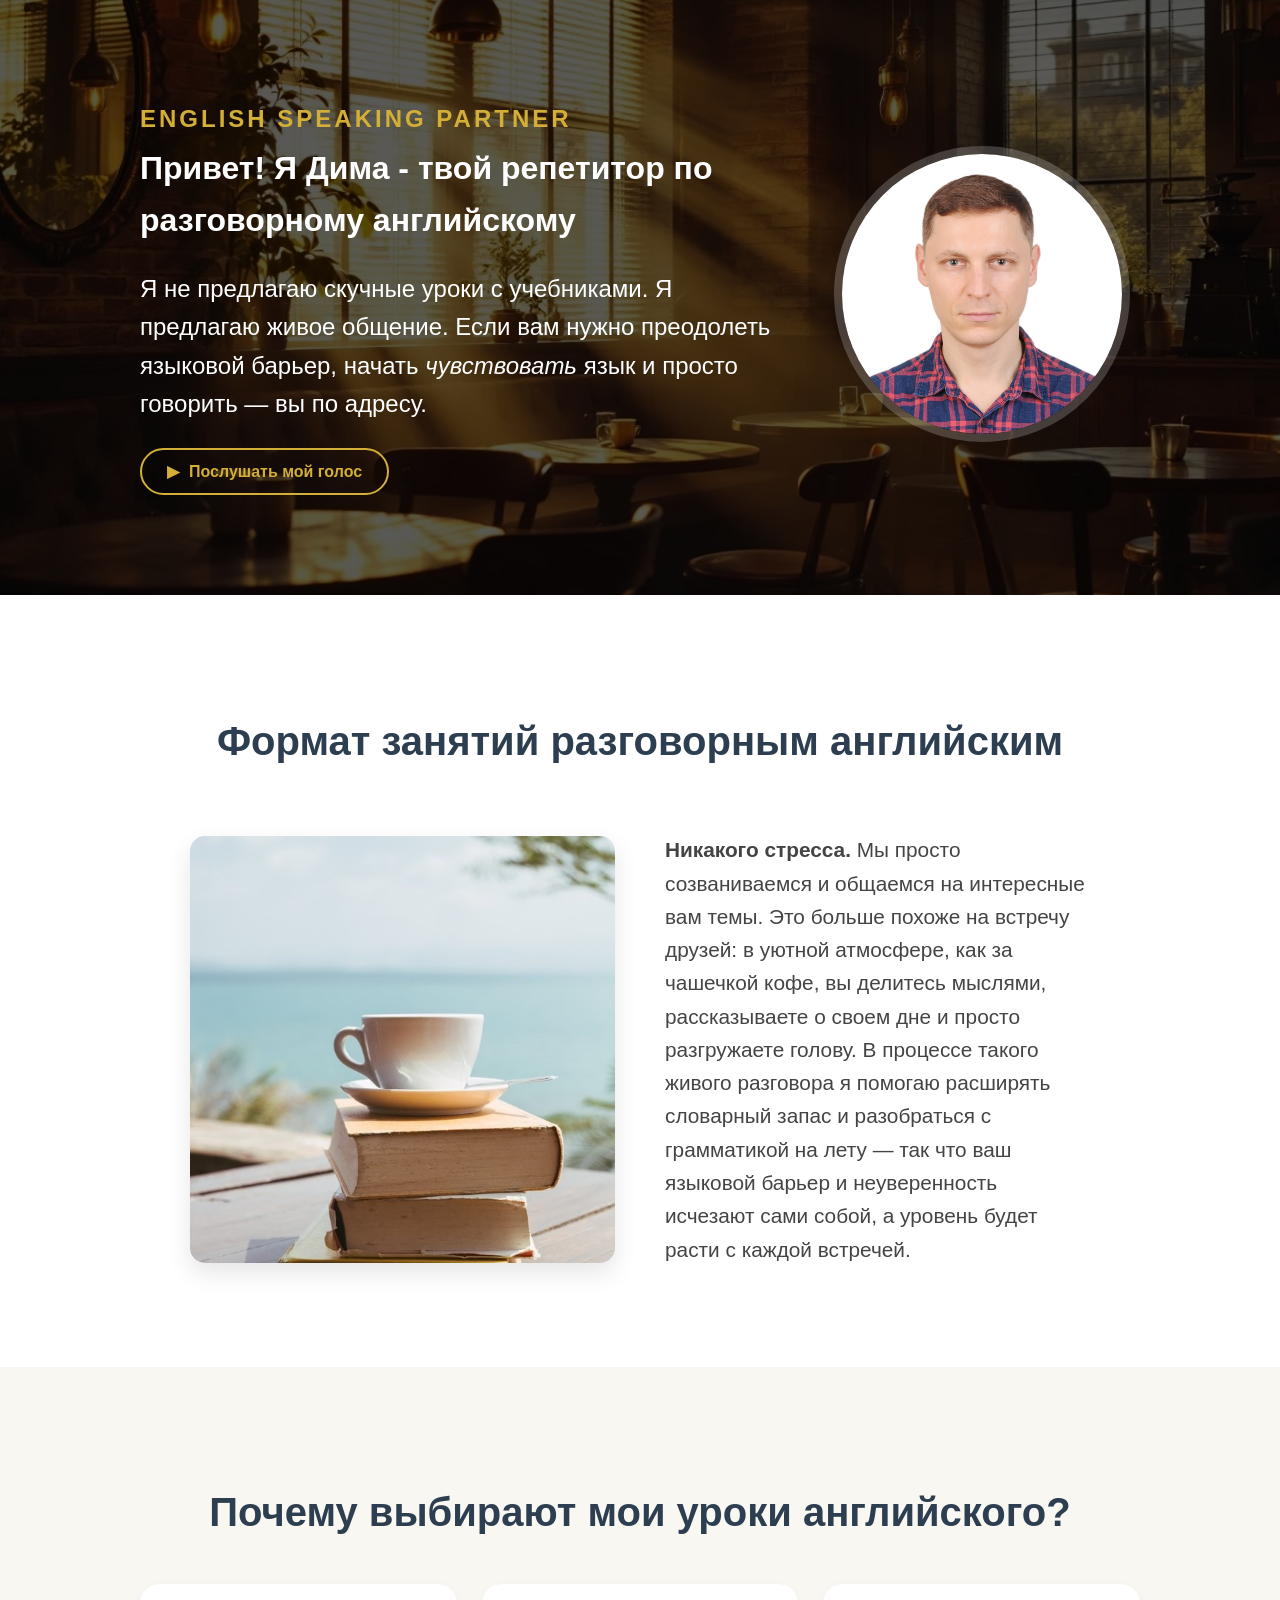
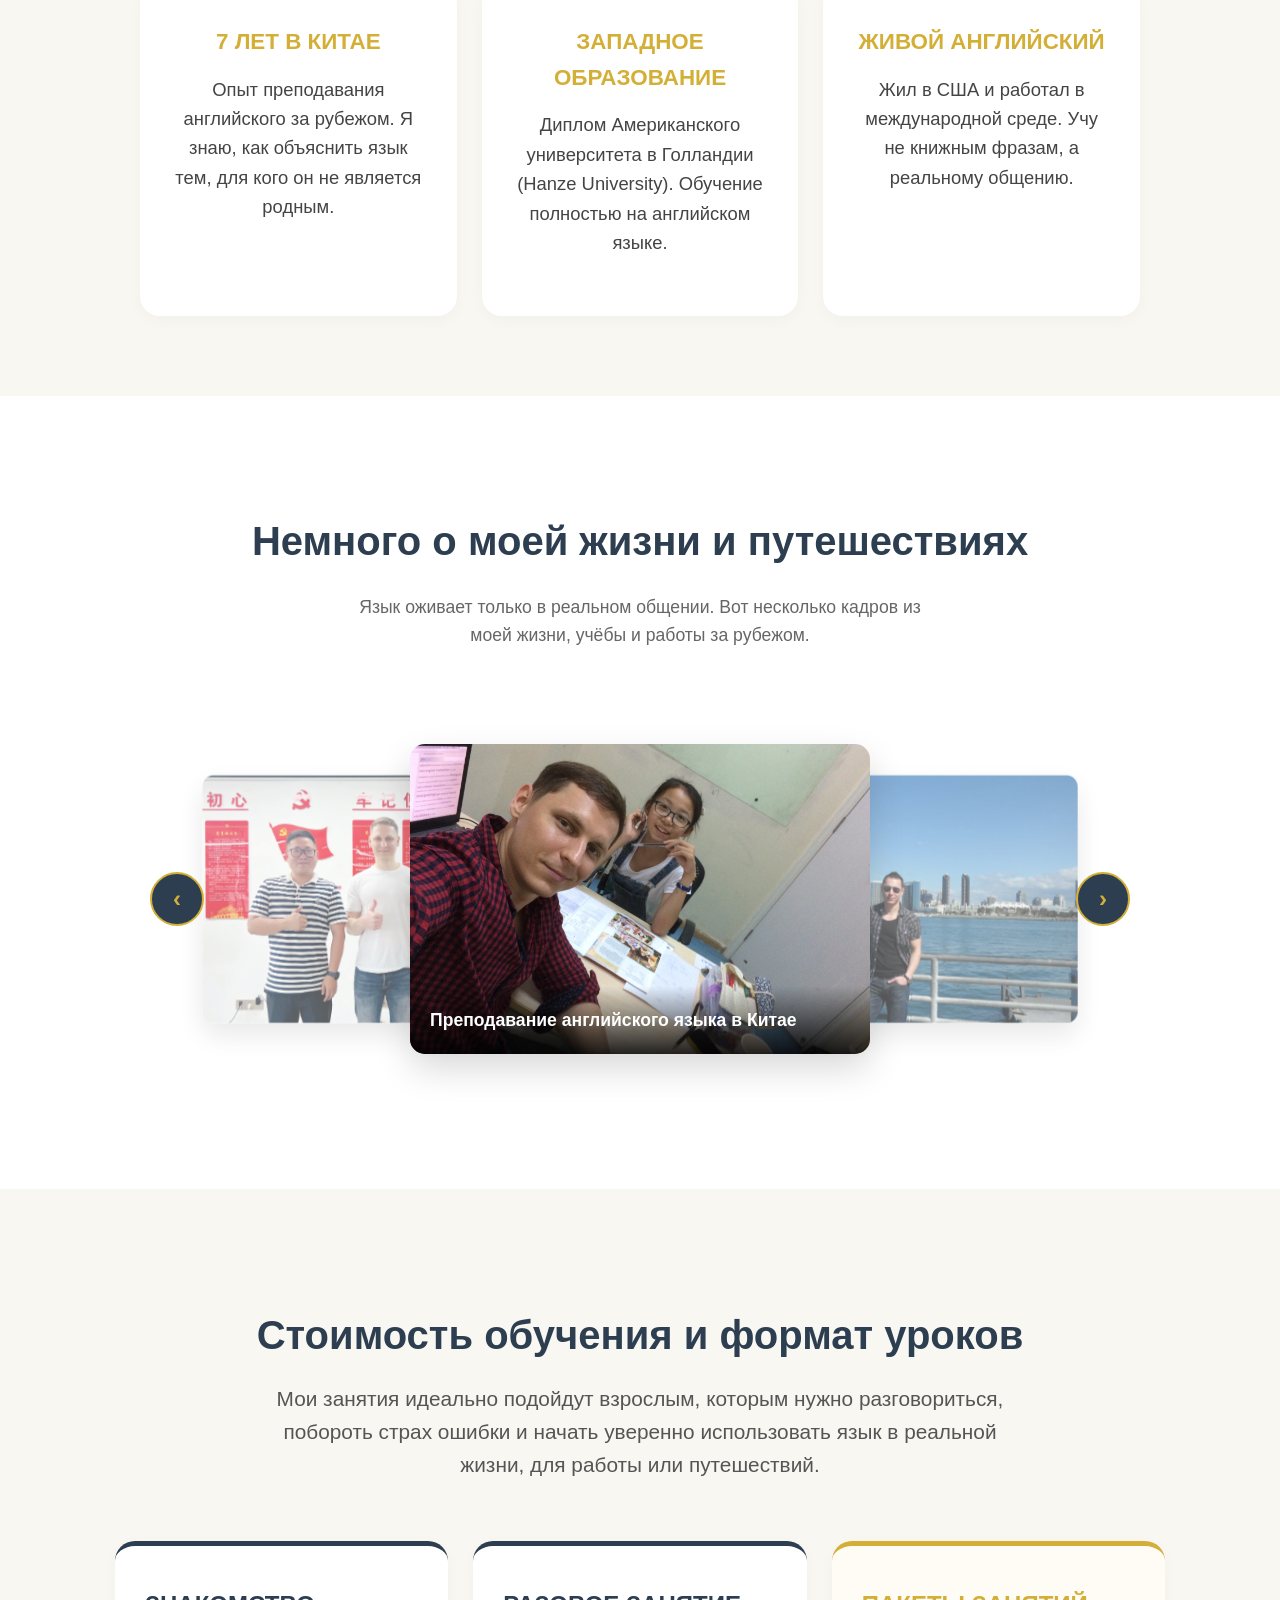
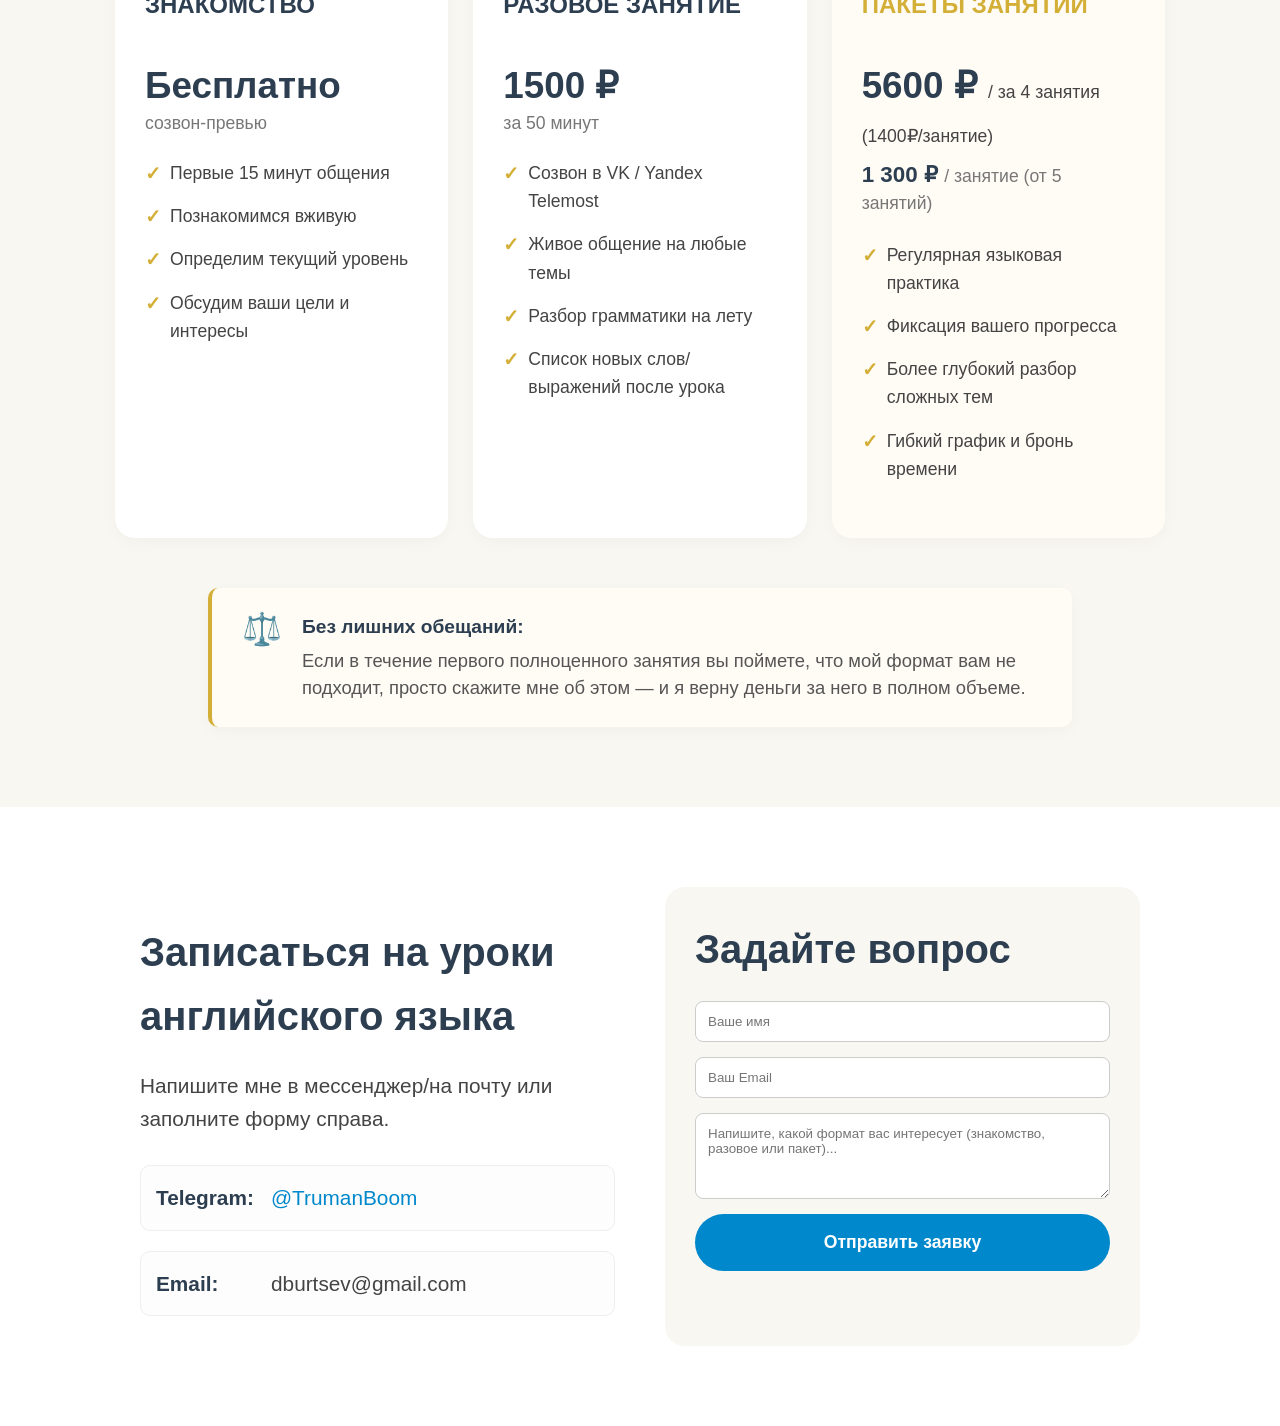
==== commit 215a5250: "SEO fixes" ====
--- a/index.html
+++ b/index.html
@@ -8,9 +8,9 @@
     <!-- ==========================================
          STANDARD SEO META TAGS
          ========================================== -->
-    <title>English with Dima — Разговорный английский язык | Преодоление языкового барьера</title>
+    <title>Разговорный английский онлайн — Репетитор английского языка | English with Dima</title>
     <meta name="description" content="Уроки разговорного английского языка с Димой. Живое общение, преодоление языкового барьера, никакой скучной теории. Пробное знакомство бесплатно.">
-    <meta name="keywords" content="английский язык, разговорный английский, преподаватель английского, английский по скайпу, языковой барьер">
+    <meta name="keywords" content="английский язык, разговорный английский, преподаватель английского, английский онлайн, языковой барьер">
     
     <!-- SEO Control: Set to 'index, follow' when you are completely ready to go public -->
     <meta name="robots" content="index, follow">
@@ -21,7 +21,7 @@
     <meta property="og:title" content="English with Dima — Разговорный английский без стресса">
     <meta property="og:description" content="Живое общение и практика английского языка. Избавьтесь от страха ошибок за чашкой кофе.">
     <meta property="og:image" content="images/dima-profile.jpg">
-    <meta property="og:url" content="https://yourdomain.com">
+    <meta property="og:url" content="https://englishwithdima.ru">
     <meta property="og:type" content="website">
 
     <!-- ==========================================
@@ -77,7 +77,7 @@
 
             /* 1. HERO SECTION */
             --size-hero-subtitle: 1.5rem;
-            --size-hero-title: 3.5rem;
+            --size-hero-title: 2rem;
             --size-hero-text: 1.5rem;
 
             /* 2. FORMAT SECTION */
@@ -767,7 +767,7 @@
             <div class="hero-container">
                 <div class="hero-text">
                     <span class="hero-subtitle">English Speaking Partner</span>
-                    <h1>Привет! Я Дима.</h1>
+                    <h1>Привет! Я Дима - твой репетитор по разговорному английскому</h1>
                     <p>Я не предлагаю скучные уроки с учебниками. Я предлагаю живое общение. Если вам нужно преодолеть
                         языковой барьер, начать <em>чувствовать</em> язык и просто говорить — вы по адресу.</p>
                     
@@ -800,7 +800,7 @@
 
         <!-- SECTION 2: FORMAT -->
         <section class="section-white">
-            <h2 class="section-title-centered format-title">Формат обучения</h2>
+            <h2 class="section-title-centered format-title">Формат занятий разговорным английским</h2>
 
             <div class="split-grid">
                 <img src="images/coffee.jpg" class="coffee-img" alt="Уютная атмосфера за чашкой кофе для изучения английского языка">
@@ -814,7 +814,7 @@
 
         <!-- SECTION 3: CARDS (Why Me) -->
         <section class="section-warm">
-            <h2 class="whyme-title">Почему со мной?</h2>
+            <h2 class="whyme-title">Почему выбирают мои уроки английского?</h2>
             <div class="card-grid">
                 <div class="info-card">
                     <div class="card-accent">7 Лет в Китае</div>
@@ -874,7 +874,7 @@
         <section class="pricing-section">
             <div class="pricing-container">
                 <div class="pricing-header">
-                    <h2 class="pricing-title">Для кого, формат и стоимость</h2>
+                    <h2 class="pricing-title">Стоимость обучения и формат уроков</h2>
                     <p class="pricing-intro">
                         Мои занятия идеально подойдут взрослым, которым нужно разговориться, побороть страх ошибки и начать уверенно использовать язык в реальной жизни, для работы или путешествий.
                     </p>
@@ -940,7 +940,7 @@
     <footer class="section-white" id="contact">
         <div class="contact-grid">
             <div>
-                <h2 class="contact-title">Связаться со мной</h2>
+                <h2 class="contact-title">Записаться на уроки английского языка</h2>
                 <p class="contact-desc">Напишите мне в мессенджер/на почту или заполните форму справа.</p>
 
                 <div class="contact-list">
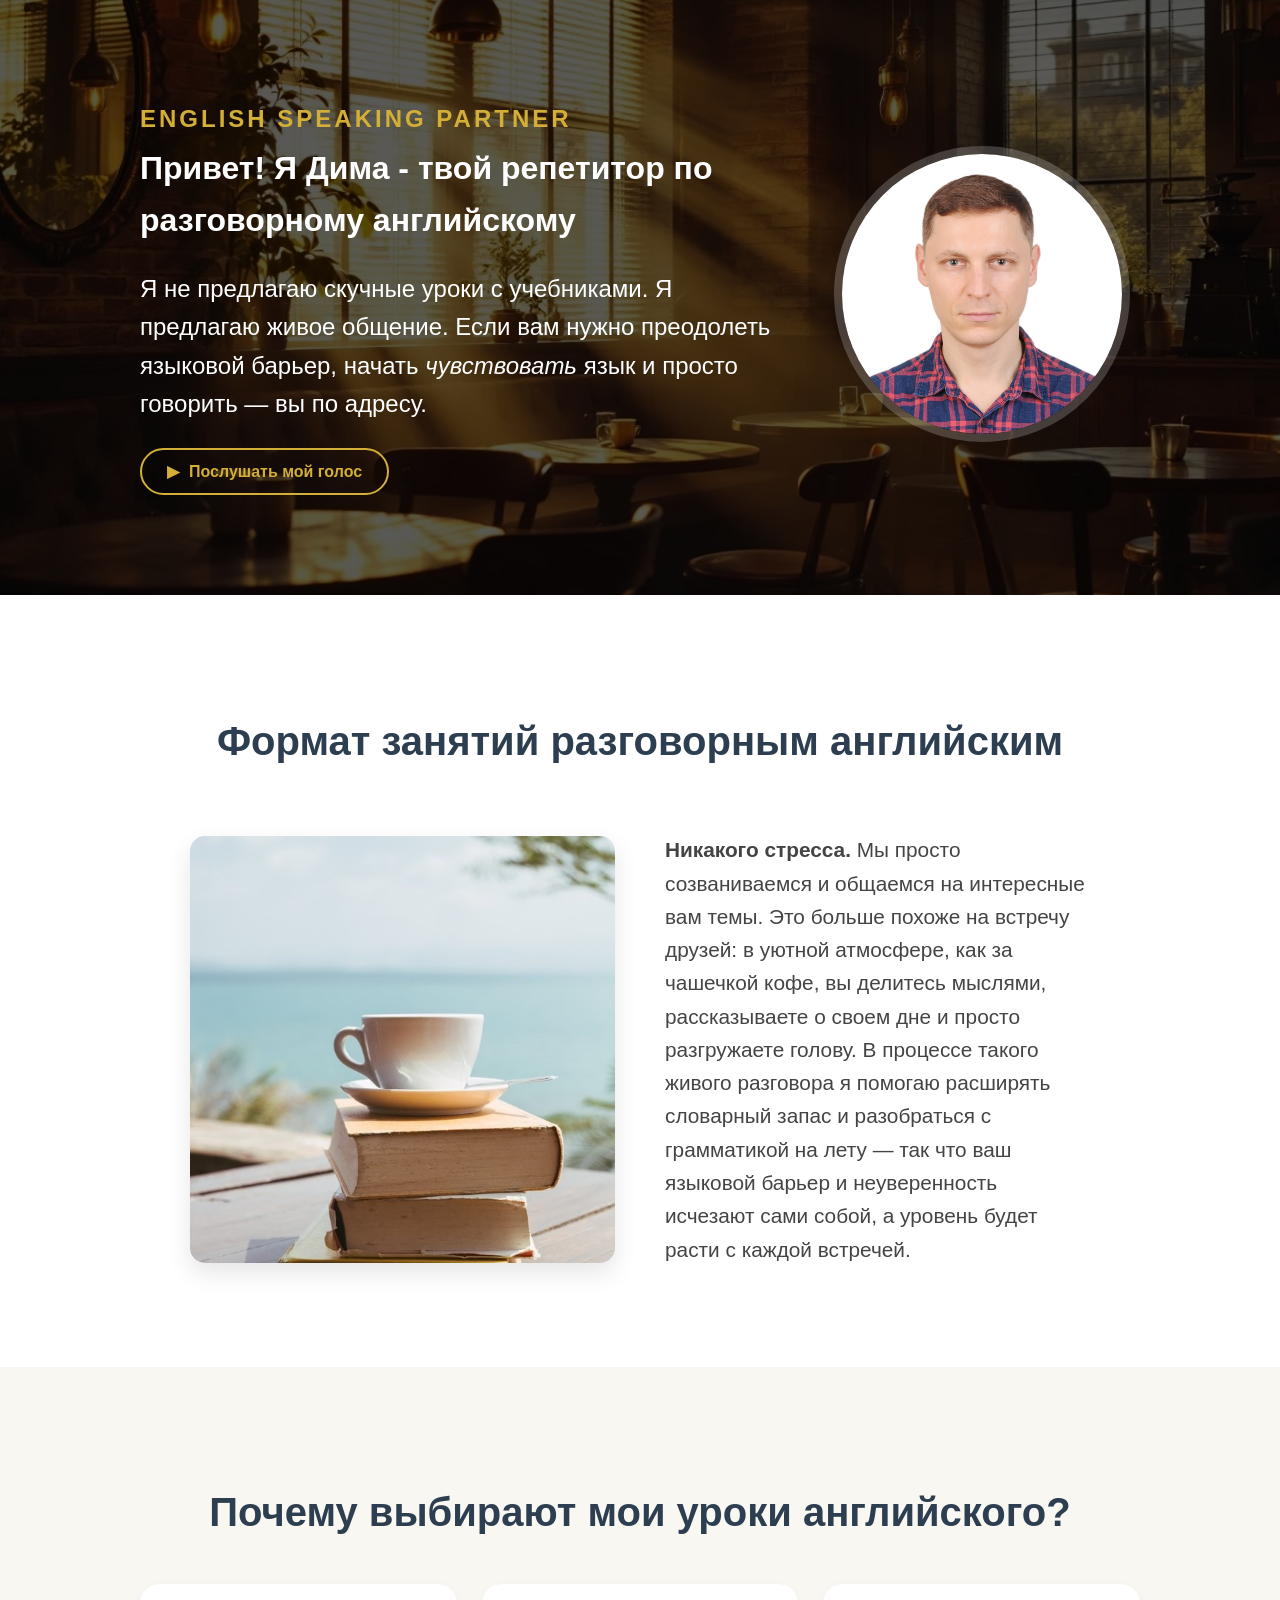
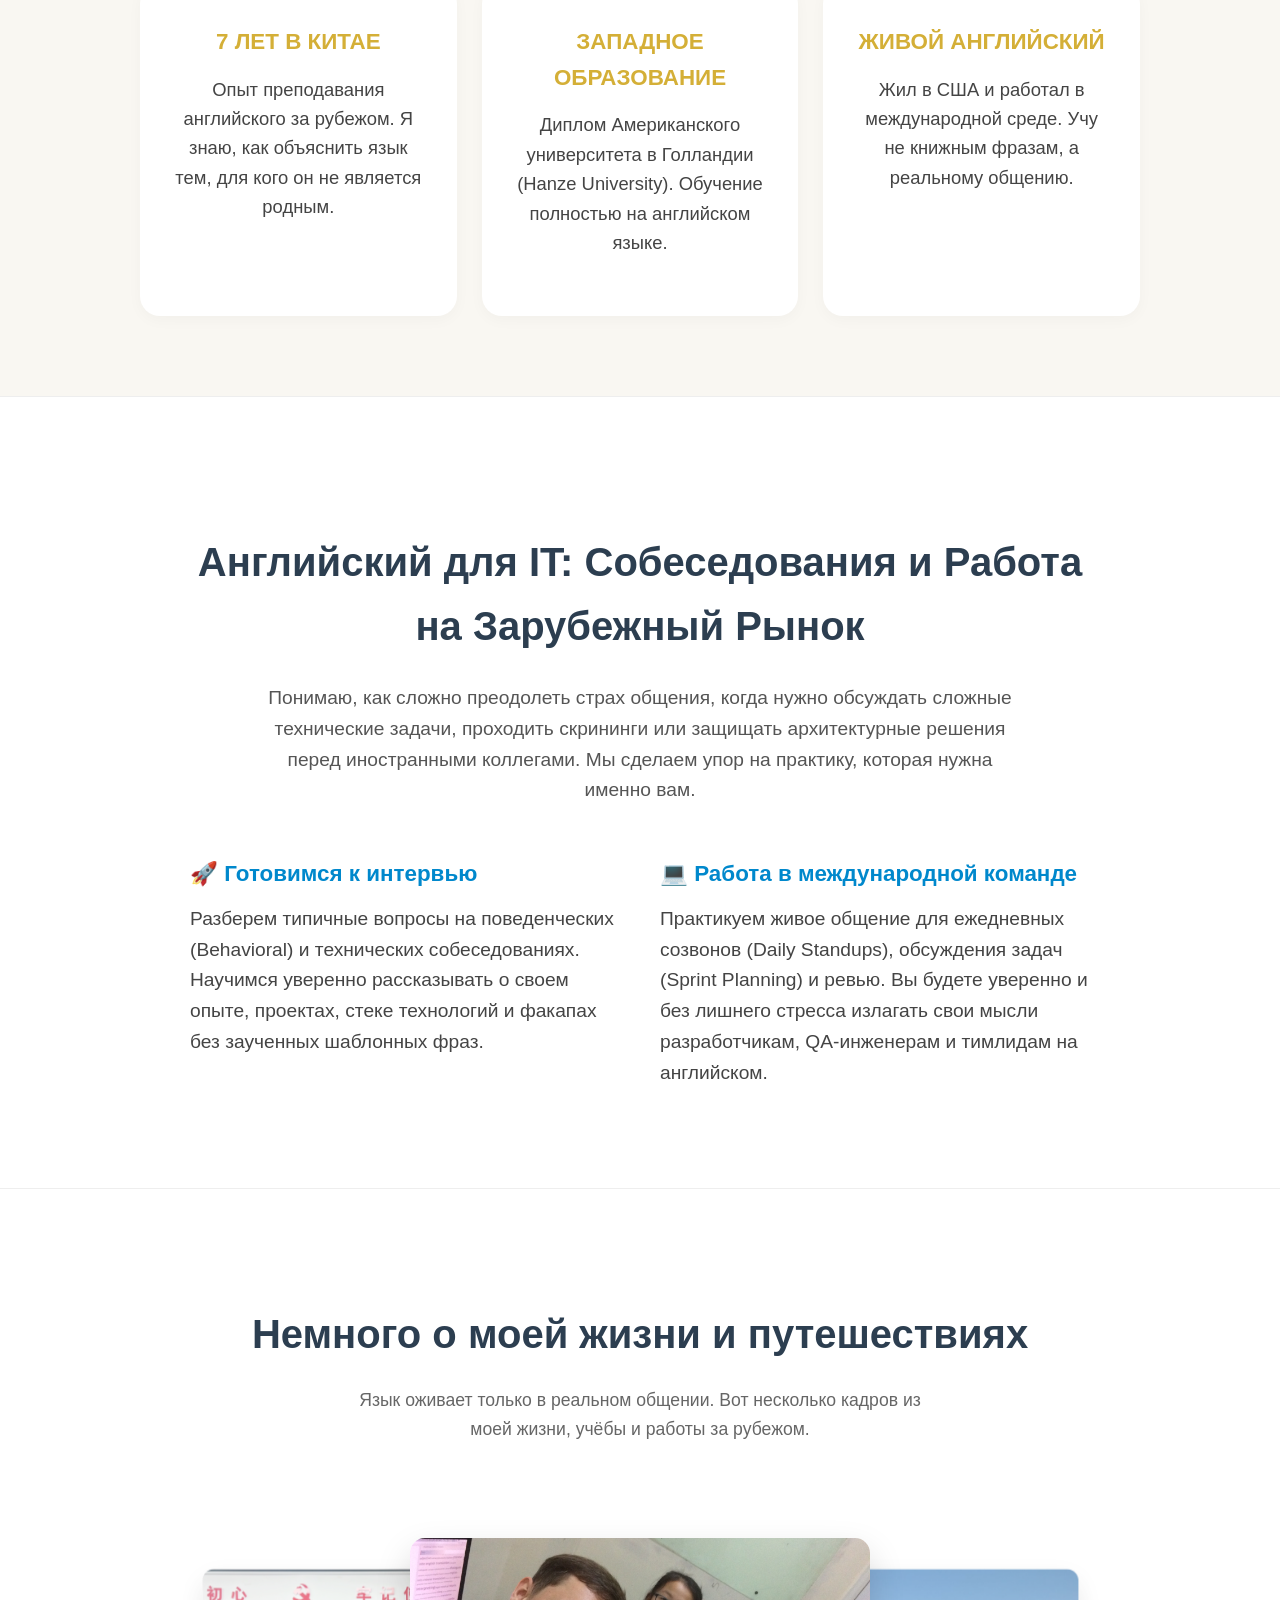
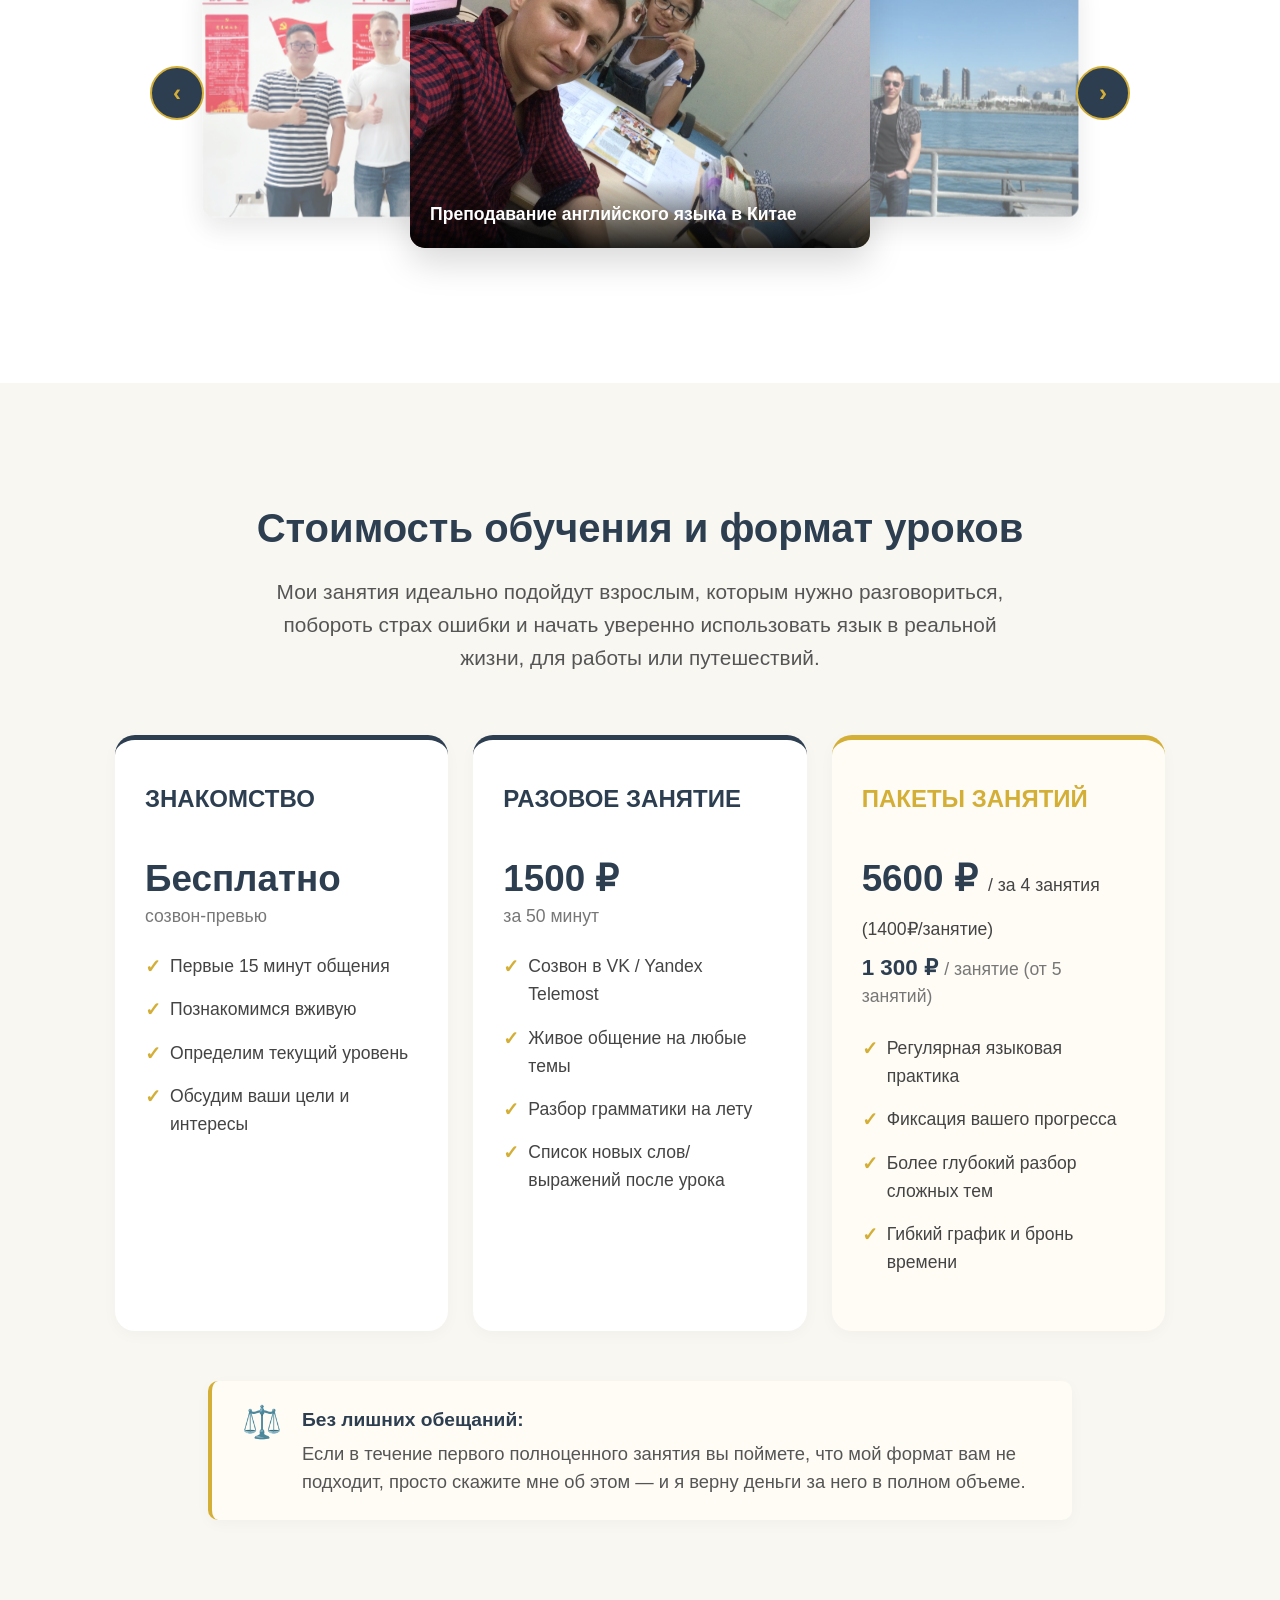
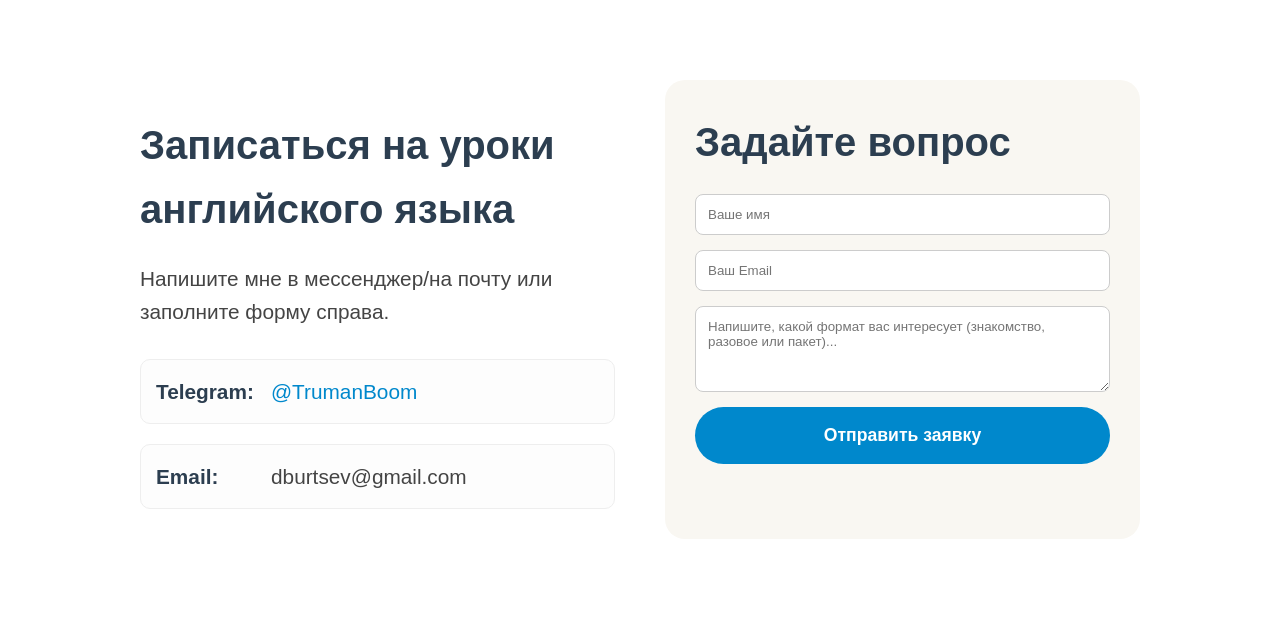
==== commit 14a2c2b8: "IT section added" ====
--- a/index.html
+++ b/index.html
@@ -5,28 +5,20 @@
     <meta charset="UTF-8">
     <meta name="viewport" content="width=device-width, initial-scale=1.0">
     
-    <!-- ==========================================
-         STANDARD SEO META TAGS
-         ========================================== -->
     <title>Разговорный английский онлайн — Репетитор английского языка | English with Dima</title>
+    <link rel="icon" type="image/png" href="favicon.png?v=1">
+    
     <meta name="description" content="Уроки разговорного английского языка с Димой. Живое общение, преодоление языкового барьера, никакой скучной теории. Пробное знакомство бесплатно.">
     <meta name="keywords" content="английский язык, разговорный английский, преподаватель английского, английский онлайн, языковой барьер">
     
-    <!-- SEO Control: Set to 'index, follow' when you are completely ready to go public -->
     <meta name="robots" content="index, follow">
 
-    <!-- ==========================================
-         OPEN GRAPH META TAGS (Social Media SEO)
-         ========================================== -->
     <meta property="og:title" content="English with Dima — Разговорный английский без стресса">
     <meta property="og:description" content="Живое общение и практика английского языка. Избавьтесь от страха ошибок за чашкой кофе.">
     <meta property="og:image" content="images/dima-profile.jpg">
     <meta property="og:url" content="https://englishwithdima.ru">
     <meta property="og:type" content="website">
 
-    <!-- ==========================================
-         SCHEMA.ORG STRUCTURED DATA (Machine Readable)
-         ========================================== -->
     <script type="application/ld+json">
     {
       "@context": "https://schema.org",
@@ -50,7 +42,6 @@
     }
     </script>
     
-<!-- Yandex.Metrika counter -->
 <script type="text/javascript">
     (function(m,e,t,r,i,k,a){
         m[i]=m[i]||function(){(m[i].a=m[i].a||[]).push(arguments)};
@@ -62,8 +53,7 @@
     ym(109477225, 'init', {ssr:true, webvisor:true, clickmap:true, ecommerce:"dataLayer", referrer: document.referrer, url: location.href, accurateTrackBounce:true, trackLinks:true});
 </script>
 <noscript><div><img src="https://mc.yandex.ru/watch/109477225" style="position:absolute; left:-9999px;" alt="" /></div></noscript>
-<!-- /Yandex.Metrika counter -->
-    <style>
+<style>
         :root {
             /* --- COLOR PALETTE --- */
             --primary-dark: #2c3e50;
@@ -88,6 +78,11 @@
             --size-whyme-title: 2.5rem;
             --size-card-title: 1.4rem;
             --size-card-text: 1.15rem;
+
+            /* 3.6. IT SECTION */
+            --size-it-title: 2.5rem;
+            --size-it-subtitle: 1.4rem;
+            --size-it-text: 1.2rem;
 
             /* 4. GALLERY SECTION */
             --size-gallery-title: 2.5rem;
@@ -357,7 +352,7 @@
         .carousel-item.next {
             opacity: 0.65;
             pointer-events: auto;
-            transform: translate3d(260px, 0, 0) scale(0.8) rotateY(-15deg);
+            transform: translate3d(260px, 0, 0) scale(0.8) rotateY(-14deg);
             z-index: 3;
         }
 
@@ -760,9 +755,7 @@
 
 <body>
 
-    <!-- Semantic Structural Wrappers for SEO Crawlers -->
     <main>
-        <!-- SECTION 1: HERO -->
         <section class="hero">
             <div class="hero-container">
                 <div class="hero-text">
@@ -777,15 +770,7 @@
                         </button>
                         
                         <div id="voiceTranscript" class="voice-transcript">
-                            "Hi there, my name is Dima. If you want to practice enlgish without complex grammar, boring books, you are in a right place.
-
-My goal is to help you to improve your speaking through real, relaxed conversations just like two friends catching up over a coffee.
-
-We can talk about your day, your interestes, you can just vent and clear your head after work. 
-
-And dont worry about making mistakes, i am here to help you to find the right words on the fly.
-
-Hit the button below and lets get started."
+                            "Hi there, my name is Dima. If you want to practice enlgish without complex grammar, boring books, you are in a right place. My goal is to help you to improve your speaking through real, relaxed conversations just like two friends catching up over a coffee. We can talk about your day, your interestes, you can just vent and clear your head after work. And dont worry about making mistakes, i am here to help you to find the right words on the fly. Hit the button below and lets get started."
                         </div>
 
                         <audio id="myVoice" src="audio/dima-voice.mp3"></audio>
@@ -798,7 +783,6 @@
             </div>
         </section>
 
-        <!-- SECTION 2: FORMAT -->
         <section class="section-white">
             <h2 class="section-title-centered format-title">Формат занятий разговорным английским</h2>
 
@@ -812,7 +796,6 @@
             </div>
         </section>
 
-        <!-- SECTION 3: CARDS (Why Me) -->
         <section class="section-warm">
             <h2 class="whyme-title">Почему выбирают мои уроки английского?</h2>
             <div class="card-grid">
@@ -831,7 +814,30 @@
             </div>
         </section>
 
-        <!-- SECTION 3.5: GALLERY INTERACTIVE CAROUSEL -->
+        <section class="section-white" id="it-english" style="border-top: 1px solid #eee; border-bottom: 1px solid #eee;">
+            <div style="max-width: 900px; margin: 0 auto; text-align: center; padding: 20px 0;">
+                <h2 style="font-size: var(--size-it-title); color: var(--primary-dark); margin-bottom: 25px;">Английский для IT: Собеседования и Работа на Зарубежный Рынок</h2>
+                <p style="font-size: var(--size-it-text); max-width: 750px; margin: 0 auto 50px; color: #555;">
+                    Понимаю, как сложно преодолеть страх общения, когда нужно обсуждать сложные технические задачи, проходить скрининги или защищать архитектурные решения перед иностранными коллегами. Мы сделаем упор на практику, которая нужна именно вам.
+                </p>
+                
+                <div class="split-grid" style="text-align: left; gap: 40px; align-items: start;">
+                    <div>
+                        <h3 style="font-size: var(--size-it-subtitle); color: var(--telegram-blue); margin-top: 0; margin-bottom: 12px;">🚀 Готовимся к интервью</h3>
+                        <p style="font-size: var(--size-it-text); line-height: 1.6; color: #444; margin: 0;">
+                            Разберем типичные вопросы на поведенческих (Behavioral) и технических собеседованиях. Научимся уверенно рассказывать о своем опыте, проектах, стеке технологий и факапах без заученных шаблонных фраз.
+                        </p>
+                    </div>
+                    <div>
+                        <h3 style="font-size: var(--size-it-subtitle); color: var(--telegram-blue); margin-top: 0; margin-bottom: 12px;">💻 Работа в международной команде</h3>
+                        <p style="font-size: var(--size-it-text); line-height: 1.6; color: #444; margin: 0;">
+                            Практикуем живое общение для ежедневных созвонов (Daily Standups), обсуждения задач (Sprint Planning) и ревью. Вы будете уверенно и без лишнего стресса излагать свои мысли разработчикам, QA-инженерам и тимлидам на английском.
+                        </p>
+                    </div>
+                </div>
+            </div>
+        </section>
+
         <section class="gallery-section">
             <h2 class="gallery-title">Немного о моей жизни и путешествиях</h2>
             <p class="gallery-text">Язык оживает только в реальном общении. Вот несколько кадров из моей жизни, учёбы и работы за рубежом.</p>
@@ -846,7 +852,7 @@
                     </div>
                     <div class="carousel-item" onclick="handleItemClick(1)">
                         <img src="images/gallery2.jpg" alt="Опыт жизни и языковой практики в Соединенных Штатах Америки">
-                        <div class="carousel-caption">Путешествия и жизнь в Соединенных Штатах</div>
+                        <div class="carousel-caption">Путешествия и life в Соединенных Штатах</div>
                     </div>
                     <div class="carousel-item" onclick="handleItemClick(2)">
                         <img src="images/gallery3.jpg" alt="Учеба на английском языке в европейском университете Hanze">
@@ -870,7 +876,6 @@
             </div>
         </section>
 
-        <!-- SECTION 4: PRICING -->
         <section class="pricing-section">
             <div class="pricing-container">
                 <div class="pricing-header">
@@ -881,7 +886,6 @@
                 </div>
 
                 <div class="pricing-cards">
-                    <!-- Card 1: Free Trial -->
                     <div class="price-card">
                         <h3 class="card-accent" style="color: var(--primary-dark)">Знакомство</h3>
                         <div class="price-amount">Бесплатно<span>созвон-превью</span></div>
@@ -893,7 +897,6 @@
                         </ul>
                     </div>
 
-                    <!-- Card 2: Single Practice -->
                     <div class="price-card">
                         <h3 class="card-accent" style="color: var(--primary-dark)">Разовое занятие</h3>
                         <div class="price-amount">1500 ₽<span>за 50 минут</span></div>
@@ -905,7 +908,6 @@
                         </ul>
                     </div>
 
-                    <!-- Card 3: Package Options -->
                     <div class="price-card accent-card">
                         <h3 class="card-accent">Пакеты занятий</h3>
                         <div class="price-amount">
@@ -923,7 +925,6 @@
                     </div>
                 </div>
 
-                <!-- MONEY BACK GUARANTEE -->
                 <div class="guarantee-box">
                     <span class="guarantee-icon">⚖️</span>
                     <div class="guarantee-text">
@@ -936,7 +937,6 @@
         </section>
     </main>
 
-    <!-- SECTION 5: CONTACTS (Semantic Footer) -->
     <footer class="section-white" id="contact">
         <div class="contact-grid">
             <div>
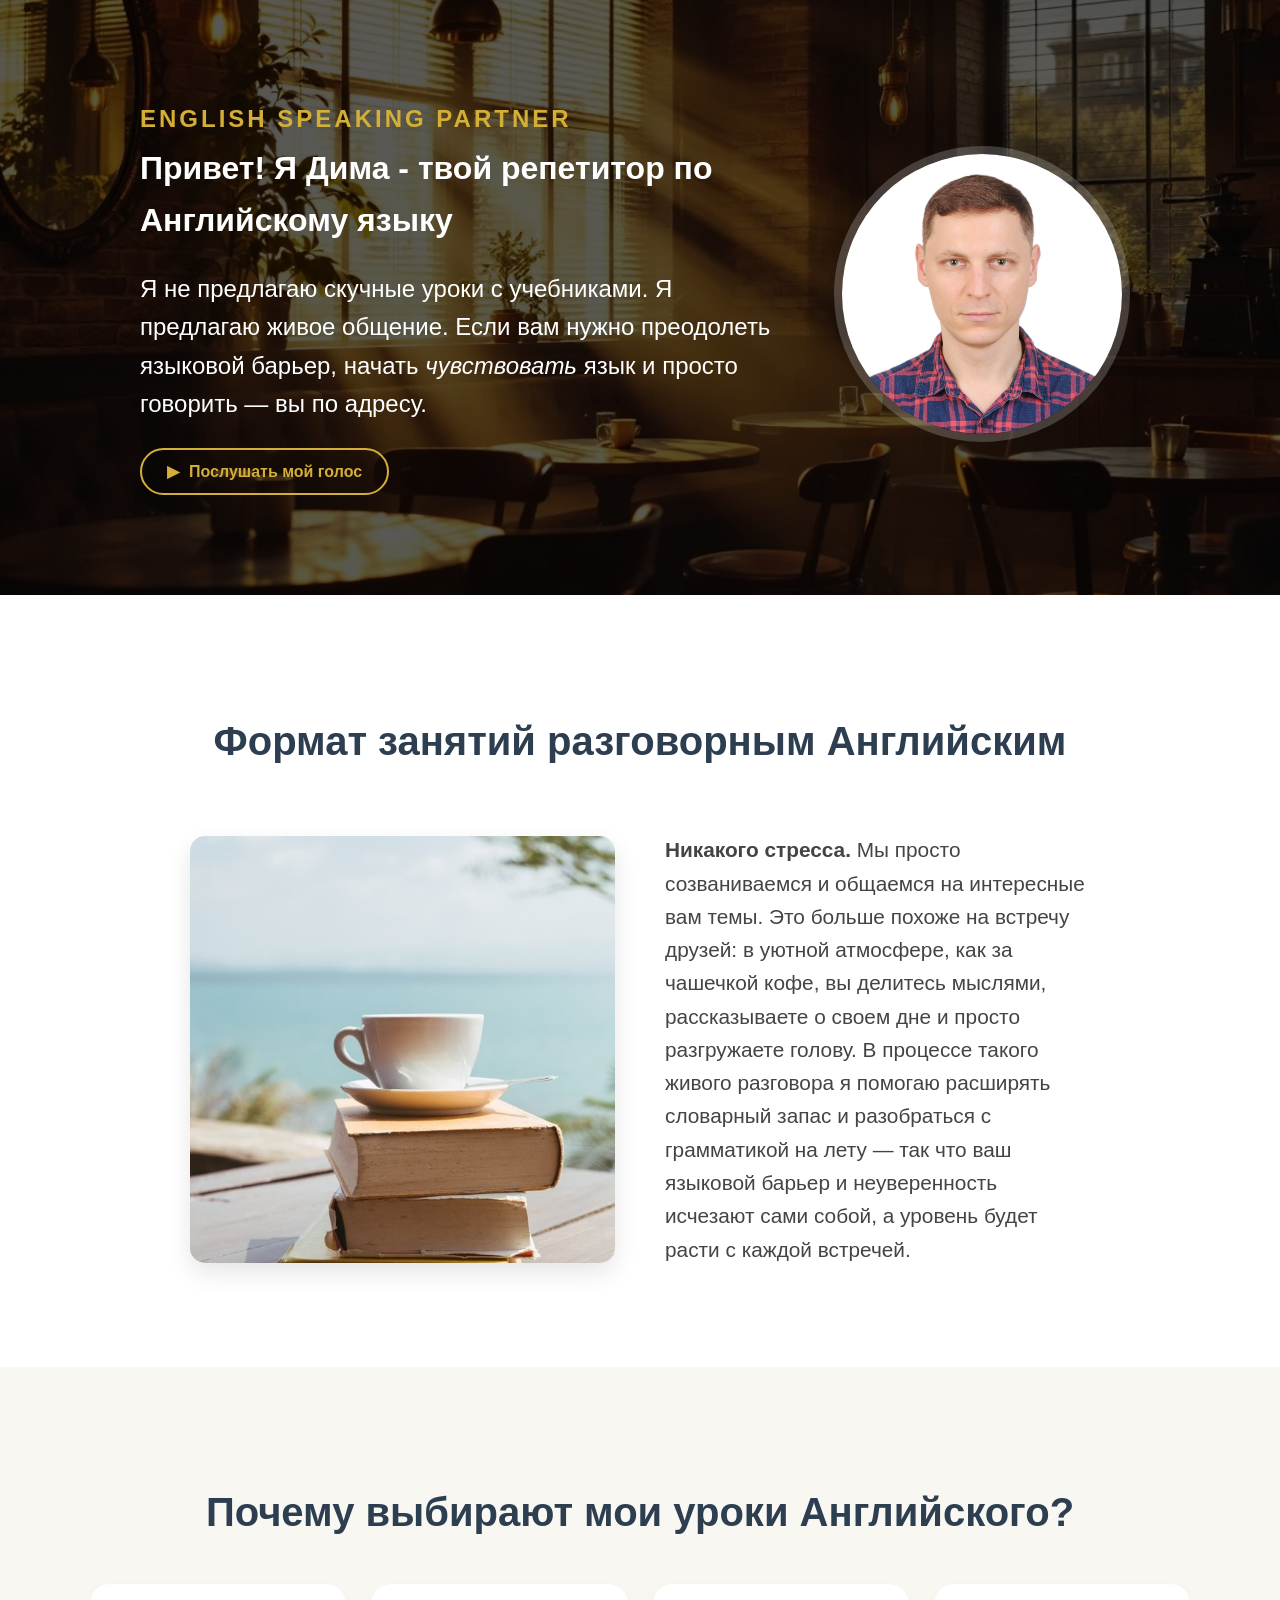
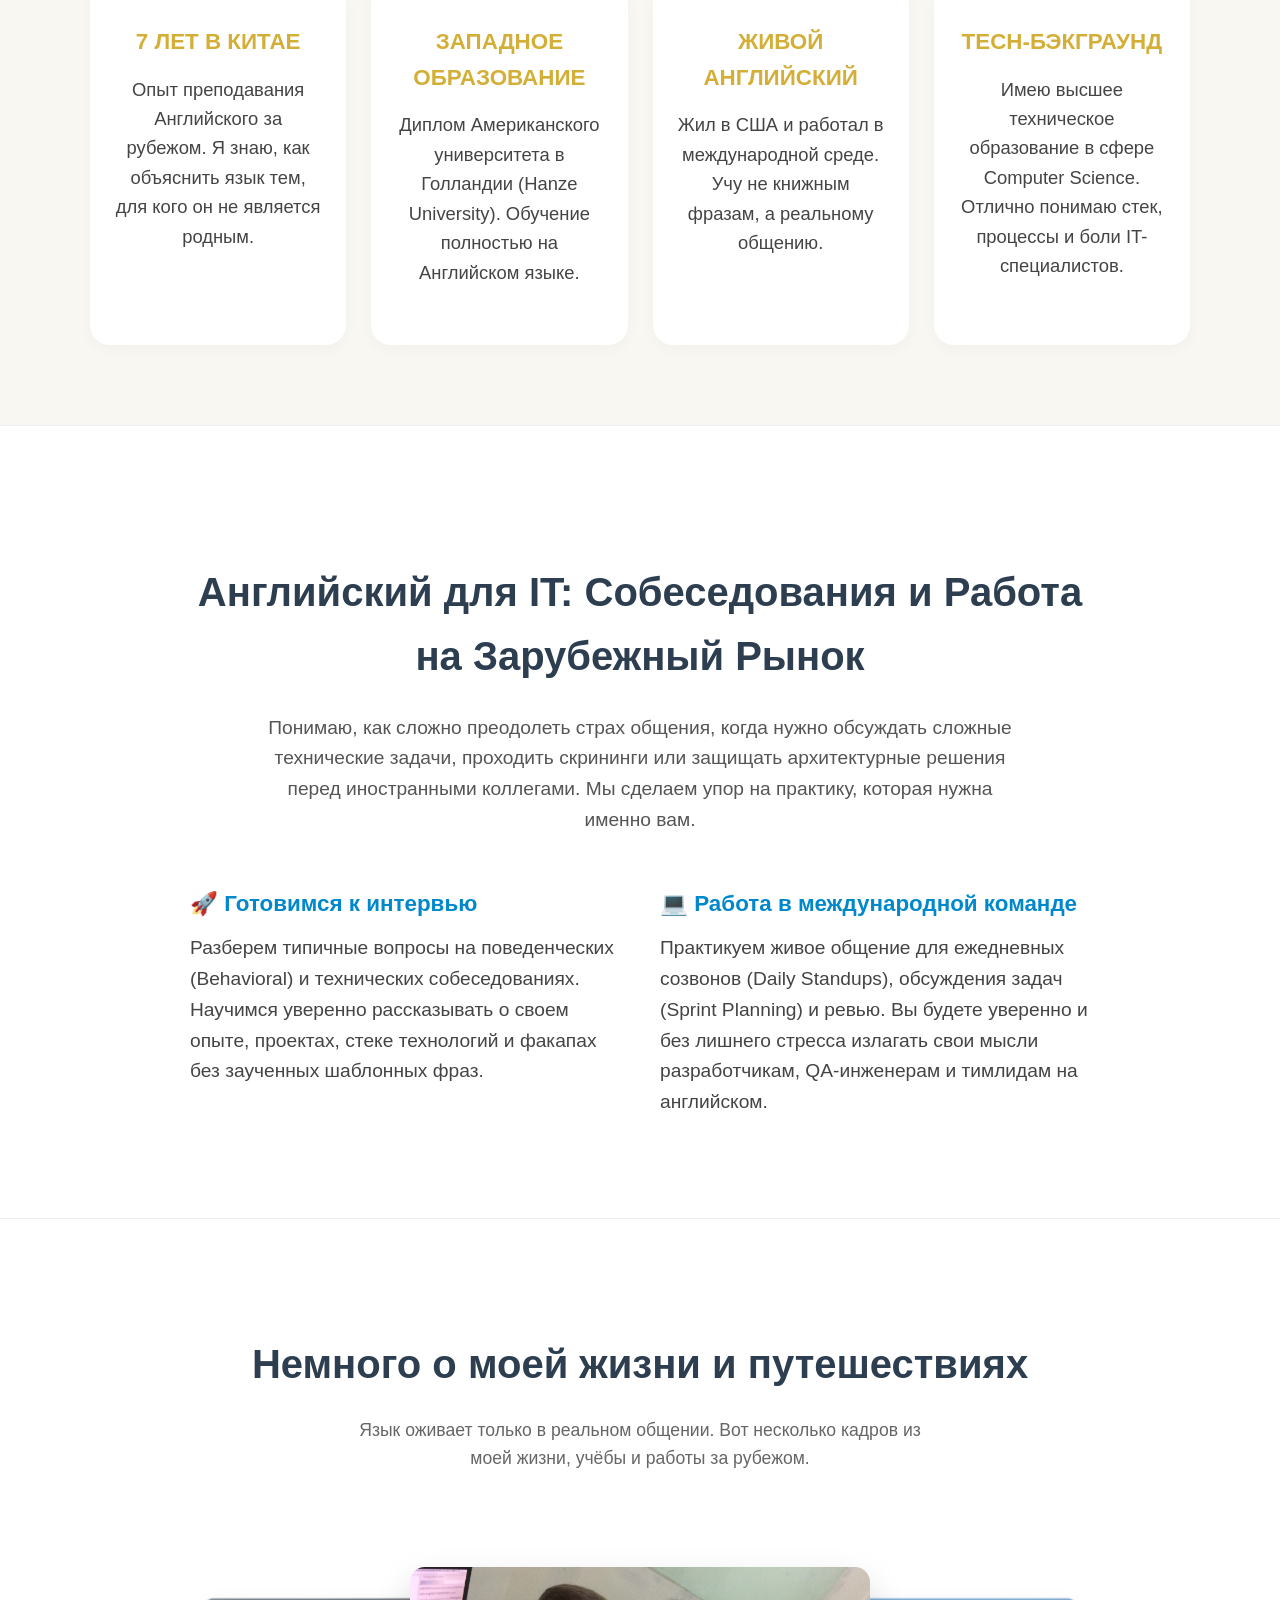
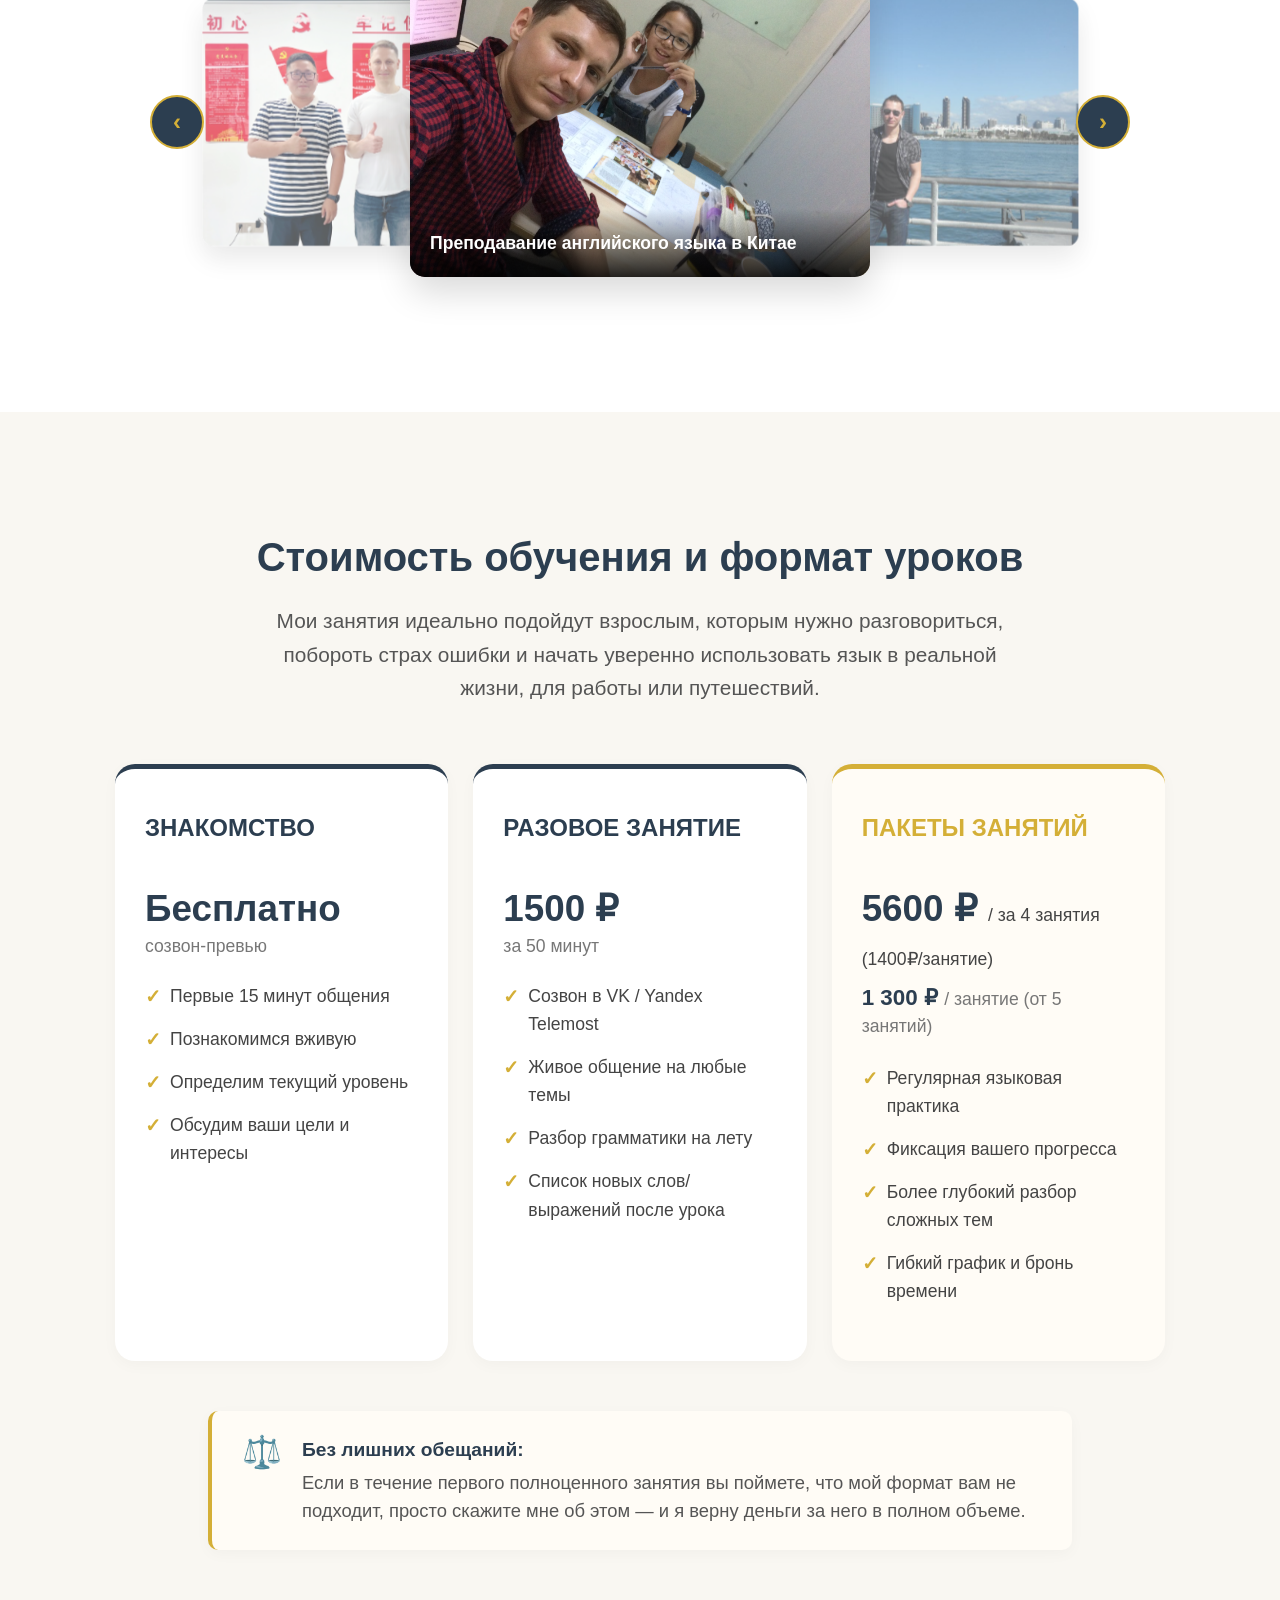
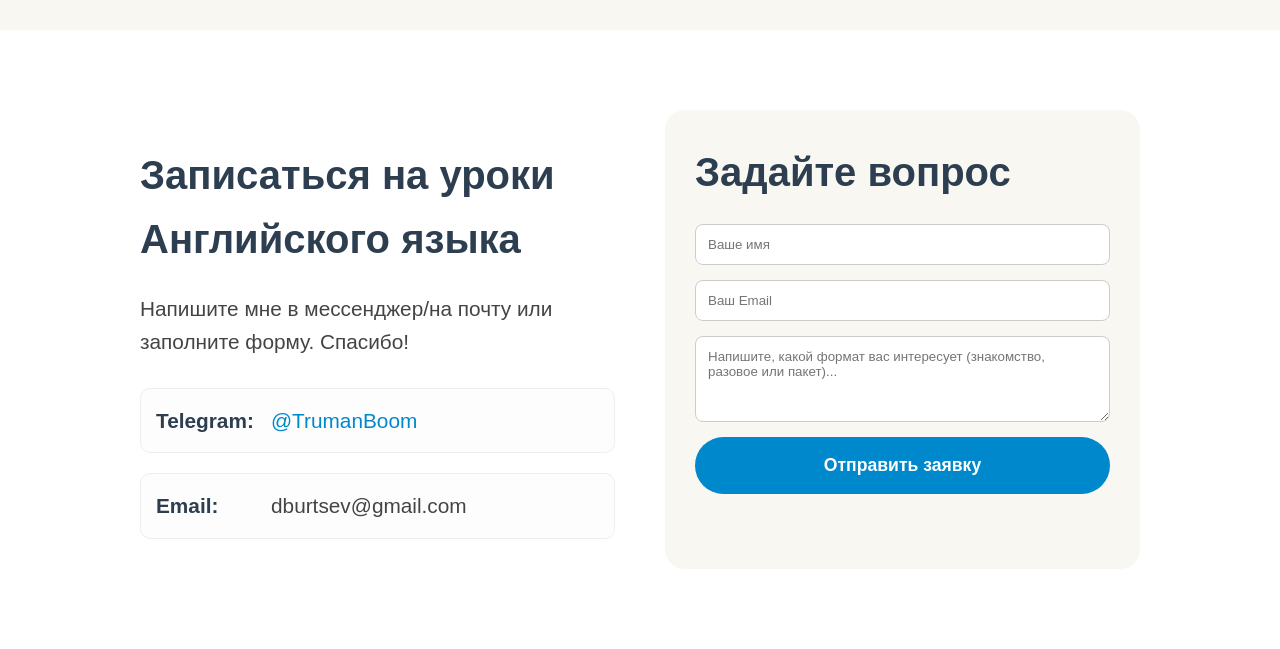
==== commit e16f6dfc: "new card update" ====
--- a/index.html
+++ b/index.html
@@ -5,20 +5,30 @@
     <meta charset="UTF-8">
     <meta name="viewport" content="width=device-width, initial-scale=1.0">
     
+    <!-- ==========================================
+         STANDARD SEO META TAGS
+         ========================================== -->
     <title>Разговорный английский онлайн — Репетитор английского языка | English with Dima</title>
     <link rel="icon" type="image/png" href="favicon.png?v=1">
     
     <meta name="description" content="Уроки разговорного английского языка с Димой. Живое общение, преодоление языкового барьера, никакой скучной теории. Пробное знакомство бесплатно.">
     <meta name="keywords" content="английский язык, разговорный английский, преподаватель английского, английский онлайн, языковой барьер">
     
+    <!-- SEO Control: Set to 'index, follow' when you are completely ready to go public -->
     <meta name="robots" content="index, follow">
 
+    <!-- ==========================================
+         OPEN GRAPH META TAGS (Social Media SEO)
+         ========================================== -->
     <meta property="og:title" content="English with Dima — Разговорный английский без стресса">
     <meta property="og:description" content="Живое общение и практика английского языка. Избавьтесь от страха ошибок за чашкой кофе.">
     <meta property="og:image" content="images/dima-profile.jpg">
     <meta property="og:url" content="https://englishwithdima.ru">
     <meta property="og:type" content="website">
 
+    <!-- ==========================================
+         SCHEMA.ORG STRUCTURED DATA (Machine Readable)
+         ========================================== -->
     <script type="application/ld+json">
     {
       "@context": "https://schema.org",
@@ -42,6 +52,7 @@
     }
     </script>
     
+<!-- Yandex.Metrika counter -->
 <script type="text/javascript">
     (function(m,e,t,r,i,k,a){
         m[i]=m[i]||function(){(m[i].a=m[i].a||[]).push(arguments)};
@@ -53,7 +64,8 @@
     ym(109477225, 'init', {ssr:true, webvisor:true, clickmap:true, ecommerce:"dataLayer", referrer: document.referrer, url: location.href, accurateTrackBounce:true, trackLinks:true});
 </script>
 <noscript><div><img src="https://mc.yandex.ru/watch/109477225" style="position:absolute; left:-9999px;" alt="" /></div></noscript>
-<style>
+<!-- /Yandex.Metrika counter -->
+    <style>
         :root {
             /* --- COLOR PALETTE --- */
             --primary-dark: #2c3e50;
@@ -62,7 +74,11 @@
             --white: #ffffff;
             --telegram-blue: #0088cc;
 
-            /* --- FONT CONTROL PANEL --- */
+            /* ==========================================================================
+               FONT CONTROL PANEL
+               To change the font of the entire website, swap out the value below.
+               Example for Inter font (if imported): --font-main: 'Inter', sans-serif;
+               ========================================================================== */
             --font-main: 'Segoe UI', Roboto, Helvetica, Arial, sans-serif;
 
             /* 1. HERO SECTION */
@@ -224,16 +240,17 @@
         }
 
         .card-grid {
-            max-width: 1000px;
+            max-width: 1100px;
             margin: 40px auto 0;
             display: grid;
-            grid-template-columns: repeat(auto-fit, minmax(280px, 1fr));
+            /* Adjusted minmax to allow 4 cards to sit cleaner side-by-side on desktop views */
+            grid-template-columns: repeat(auto-fit, minmax(230px, 1fr));
             gap: 25px;
         }
 
         .info-card {
             background: white;
-            padding: 40px 30px;
+            padding: 40px 25px;
             border-radius: 20px;
             transition: all 0.3s ease;
             box-shadow: 0 4px 15px rgba(0, 0, 0, 0.03);
@@ -755,12 +772,14 @@
 
 <body>
 
+    <!-- Semantic Structural Wrappers for SEO Crawlers -->
     <main>
+        <!-- SECTION 1: HERO -->
         <section class="hero">
             <div class="hero-container">
                 <div class="hero-text">
                     <span class="hero-subtitle">English Speaking Partner</span>
-                    <h1>Привет! Я Дима - твой репетитор по разговорному английскому</h1>
+                    <h1>Привет! Я Дима - твой репетитор по  Английскому языку</h1>
                     <p>Я не предлагаю скучные уроки с учебниками. Я предлагаю живое общение. Если вам нужно преодолеть
                         языковой барьер, начать <em>чувствовать</em> язык и просто говорить — вы по адресу.</p>
                     
@@ -770,7 +789,8 @@
                         </button>
                         
                         <div id="voiceTranscript" class="voice-transcript">
-                            "Hi there, my name is Dima. If you want to practice enlgish without complex grammar, boring books, you are in a right place. My goal is to help you to improve your speaking through real, relaxed conversations just like two friends catching up over a coffee. We can talk about your day, your interestes, you can just vent and clear your head after work. And dont worry about making mistakes, i am here to help you to find the right words on the fly. Hit the button below and lets get started."
+                            "Hi there, my name is Dima, if you want to practice your English without complex grammar or boring books, you are in a right place! My goal is to help you improve your speaking through real relaxed conversations, just like two friends catching up over a coffee. 
+We can talk about your day, your interests, or you can just vent and clear your head after work. And don't worry about making mistakes, I am here to help you find the right words on a fly. Hit the button below, and let's get started. "
                         </div>
 
                         <audio id="myVoice" src="audio/dima-voice.mp3"></audio>
@@ -783,8 +803,9 @@
             </div>
         </section>
 
+        <!-- SECTION 2: FORMAT -->
         <section class="section-white">
-            <h2 class="section-title-centered format-title">Формат занятий разговорным английским</h2>
+            <h2 class="section-title-centered format-title">Формат занятий разговорным Английским</h2>
 
             <div class="split-grid">
                 <img src="images/coffee.jpg" class="coffee-img" alt="Уютная атмосфера за чашкой кофе для изучения английского языка">
@@ -796,24 +817,31 @@
             </div>
         </section>
 
+        <!-- SECTION 3: CARDS (Why Me) -->
         <section class="section-warm">
-            <h2 class="whyme-title">Почему выбирают мои уроки английского?</h2>
+            <h2 class="whyme-title">Почему выбирают мои уроки Английского?</h2>
             <div class="card-grid">
                 <div class="info-card">
                     <div class="card-accent">7 Лет в Китае</div>
-                    <p class="card-text">Опыт преподавания английского за рубежом. Я знаю, как объяснить язык тем, для кого он не является родным.</p>
+                    <p class="card-text">Опыт преподавания Английского за рубежом. Я знаю, как объяснить язык тем, для кого он не является родным.</p>
                 </div>
                 <div class="info-card">
                     <div class="card-accent">Западное Образование</div>
-                    <p class="card-text">Диплом Американского университета в Голландии (Hanze University). Обучение полностью на английском языке.</p>
+                    <p class="card-text">Диплом Американского университета в Голландии (Hanze University). Обучение полностью на Английском языке.</p>
                 </div>
                 <div class="info-card">
                     <div class="card-accent">Живой Английский</div>
                     <p class="card-text">Жил в США и работал в международной среде. Учу не книжным фразам, а реальному общению.</p>
                 </div>
+                <!-- NEW 4th CARD FOR IT & CS BACKGROUND -->
+                <div class="info-card">
+                    <div class="card-accent">Tech-Бэкграунд</div>
+                    <p class="card-text">Имею высшее техническое образование в сфере Computer Science. Отлично понимаю стек, процессы и боли IT-специалистов.</p>
+                </div>
             </div>
         </section>
 
+        <!-- SECTION 3.6: IT ENGLISH -->
         <section class="section-white" id="it-english" style="border-top: 1px solid #eee; border-bottom: 1px solid #eee;">
             <div style="max-width: 900px; margin: 0 auto; text-align: center; padding: 20px 0;">
                 <h2 style="font-size: var(--size-it-title); color: var(--primary-dark); margin-bottom: 25px;">Английский для IT: Собеседования и Работа на Зарубежный Рынок</h2>
@@ -838,6 +866,7 @@
             </div>
         </section>
 
+        <!-- SECTION 3.5: GALLERY INTERACTIVE CAROUSEL -->
         <section class="gallery-section">
             <h2 class="gallery-title">Немного о моей жизни и путешествиях</h2>
             <p class="gallery-text">Язык оживает только в реальном общении. Вот несколько кадров из моей жизни, учёбы и работы за рубежом.</p>
@@ -876,6 +905,7 @@
             </div>
         </section>
 
+        <!-- SECTION 4: PRICING -->
         <section class="pricing-section">
             <div class="pricing-container">
                 <div class="pricing-header">
@@ -886,6 +916,7 @@
                 </div>
 
                 <div class="pricing-cards">
+                    <!-- Card 1: Free Trial -->
                     <div class="price-card">
                         <h3 class="card-accent" style="color: var(--primary-dark)">Знакомство</h3>
                         <div class="price-amount">Бесплатно<span>созвон-превью</span></div>
@@ -897,6 +928,7 @@
                         </ul>
                     </div>
 
+                    <!-- Card 2: Single Practice -->
                     <div class="price-card">
                         <h3 class="card-accent" style="color: var(--primary-dark)">Разовое занятие</h3>
                         <div class="price-amount">1500 ₽<span>за 50 минут</span></div>
@@ -908,6 +940,7 @@
                         </ul>
                     </div>
 
+                    <!-- Card 3: Package Options -->
                     <div class="price-card accent-card">
                         <h3 class="card-accent">Пакеты занятий</h3>
                         <div class="price-amount">
@@ -925,6 +958,7 @@
                     </div>
                 </div>
 
+                <!-- MONEY BACK GUARANTEE -->
                 <div class="guarantee-box">
                     <span class="guarantee-icon">⚖️</span>
                     <div class="guarantee-text">
@@ -937,11 +971,12 @@
         </section>
     </main>
 
+    <!-- SECTION 5: CONTACTS (Semantic Footer) -->
     <footer class="section-white" id="contact">
         <div class="contact-grid">
             <div>
-                <h2 class="contact-title">Записаться на уроки английского языка</h2>
-                <p class="contact-desc">Напишите мне в мессенджер/на почту или заполните форму справа.</p>
+                <h2 class="contact-title">Записаться на уроки Английского языка</h2>
+                <p class="contact-desc">Напишите мне в мессенджер/на почту или заполните форму. Спасибо!</p>
 
                 <div class="contact-list">
                     <div class="contact-item">
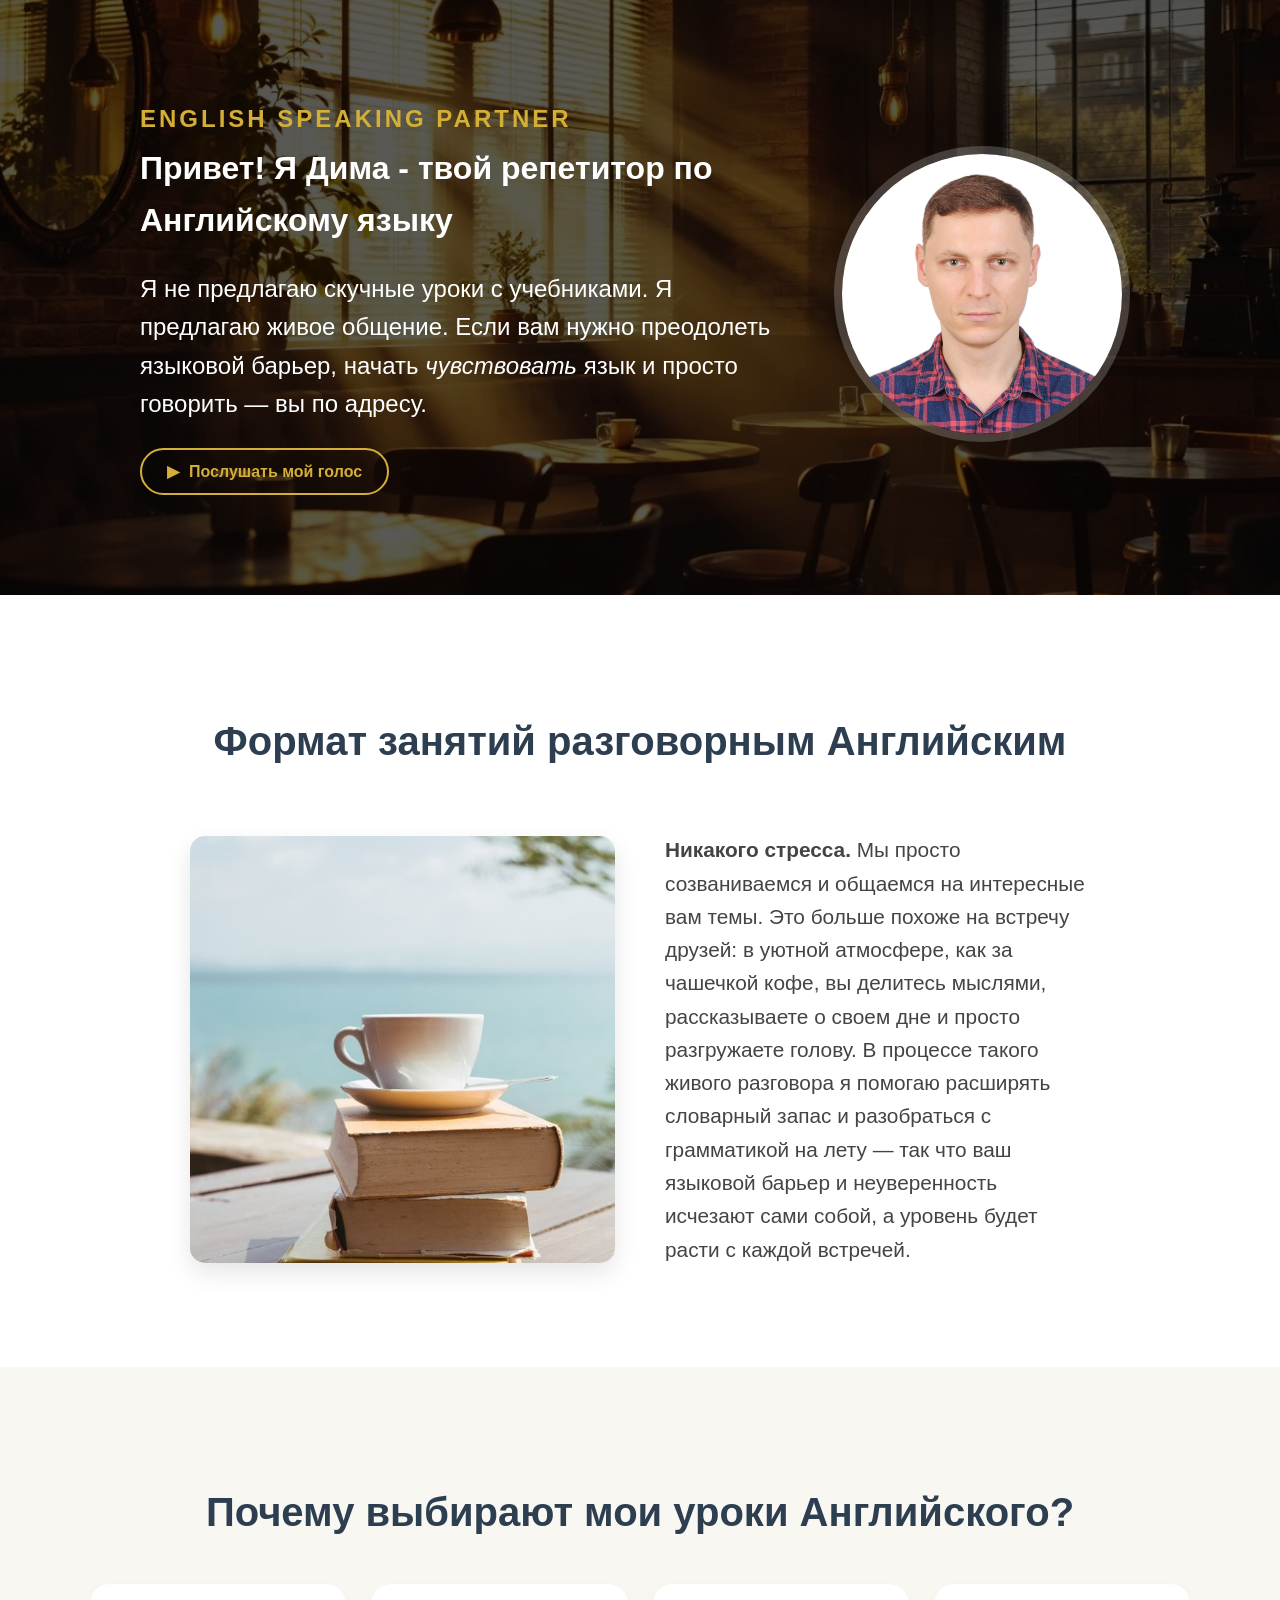
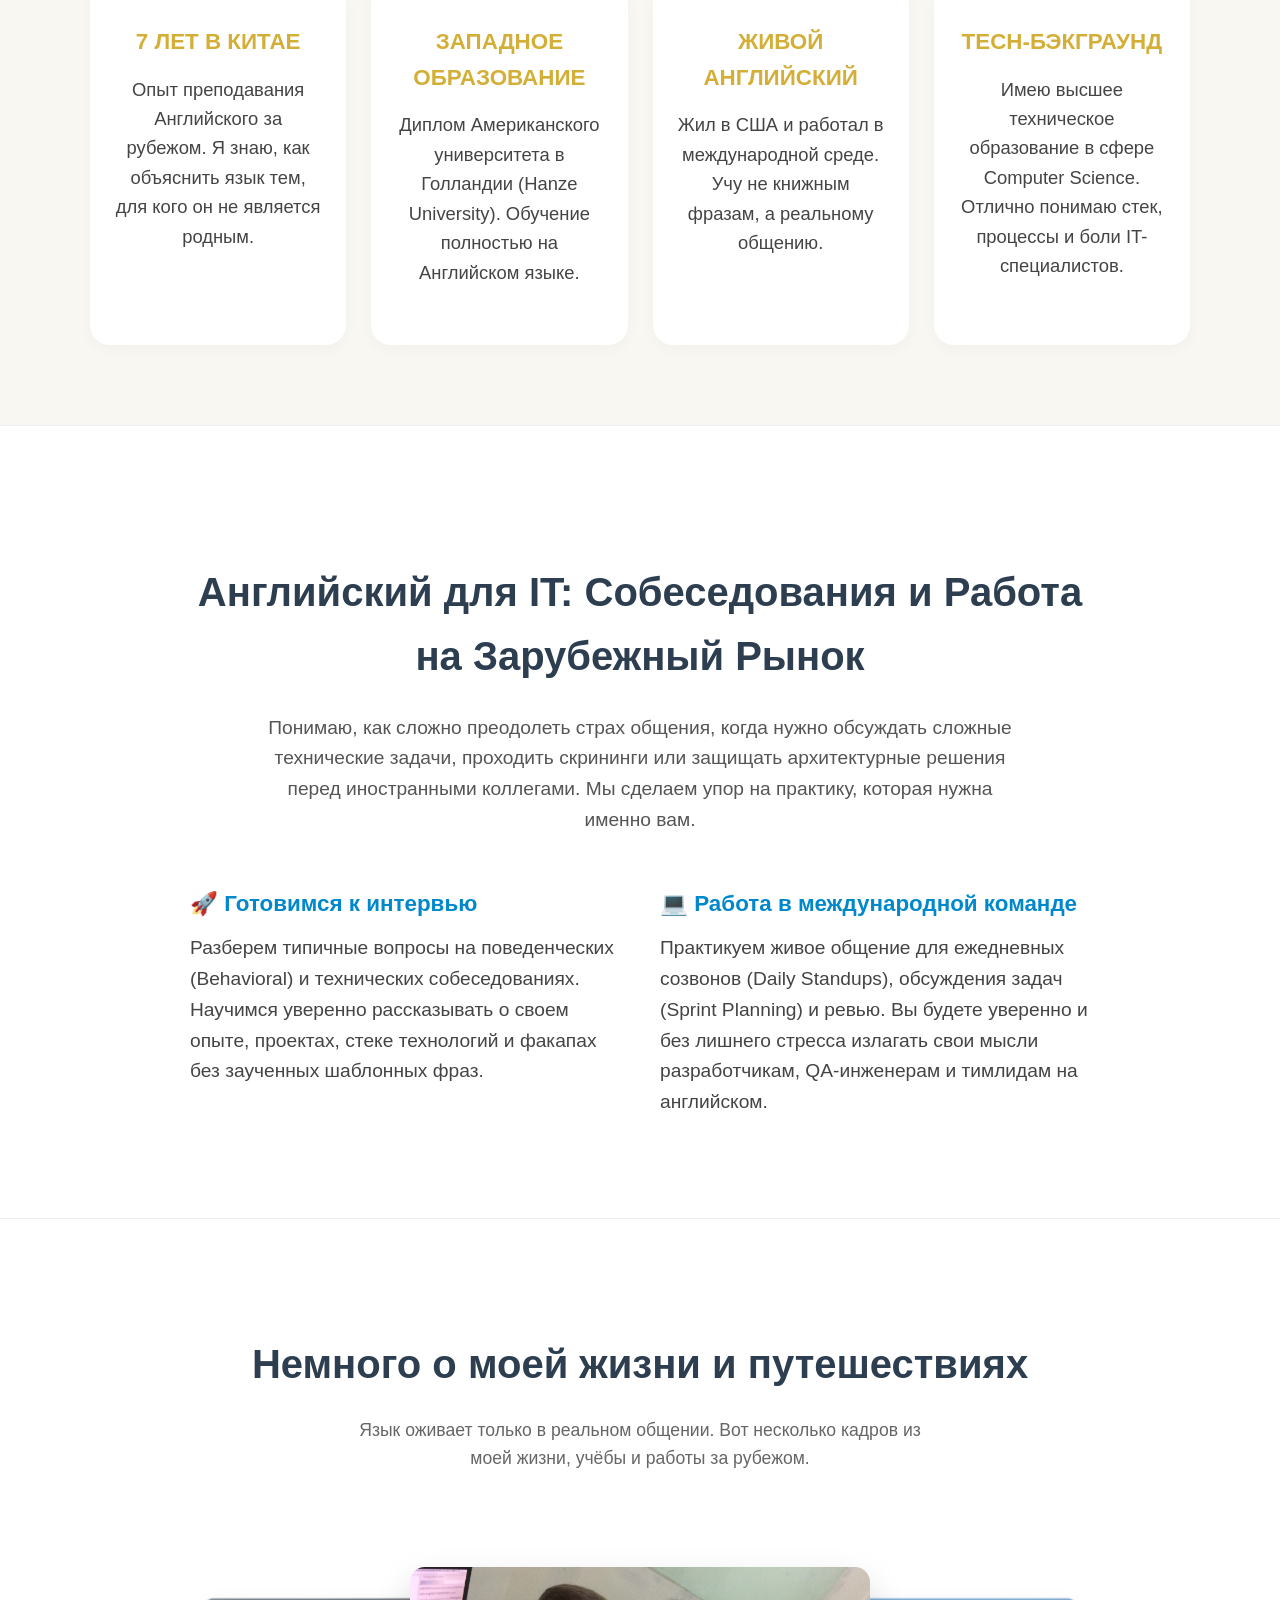
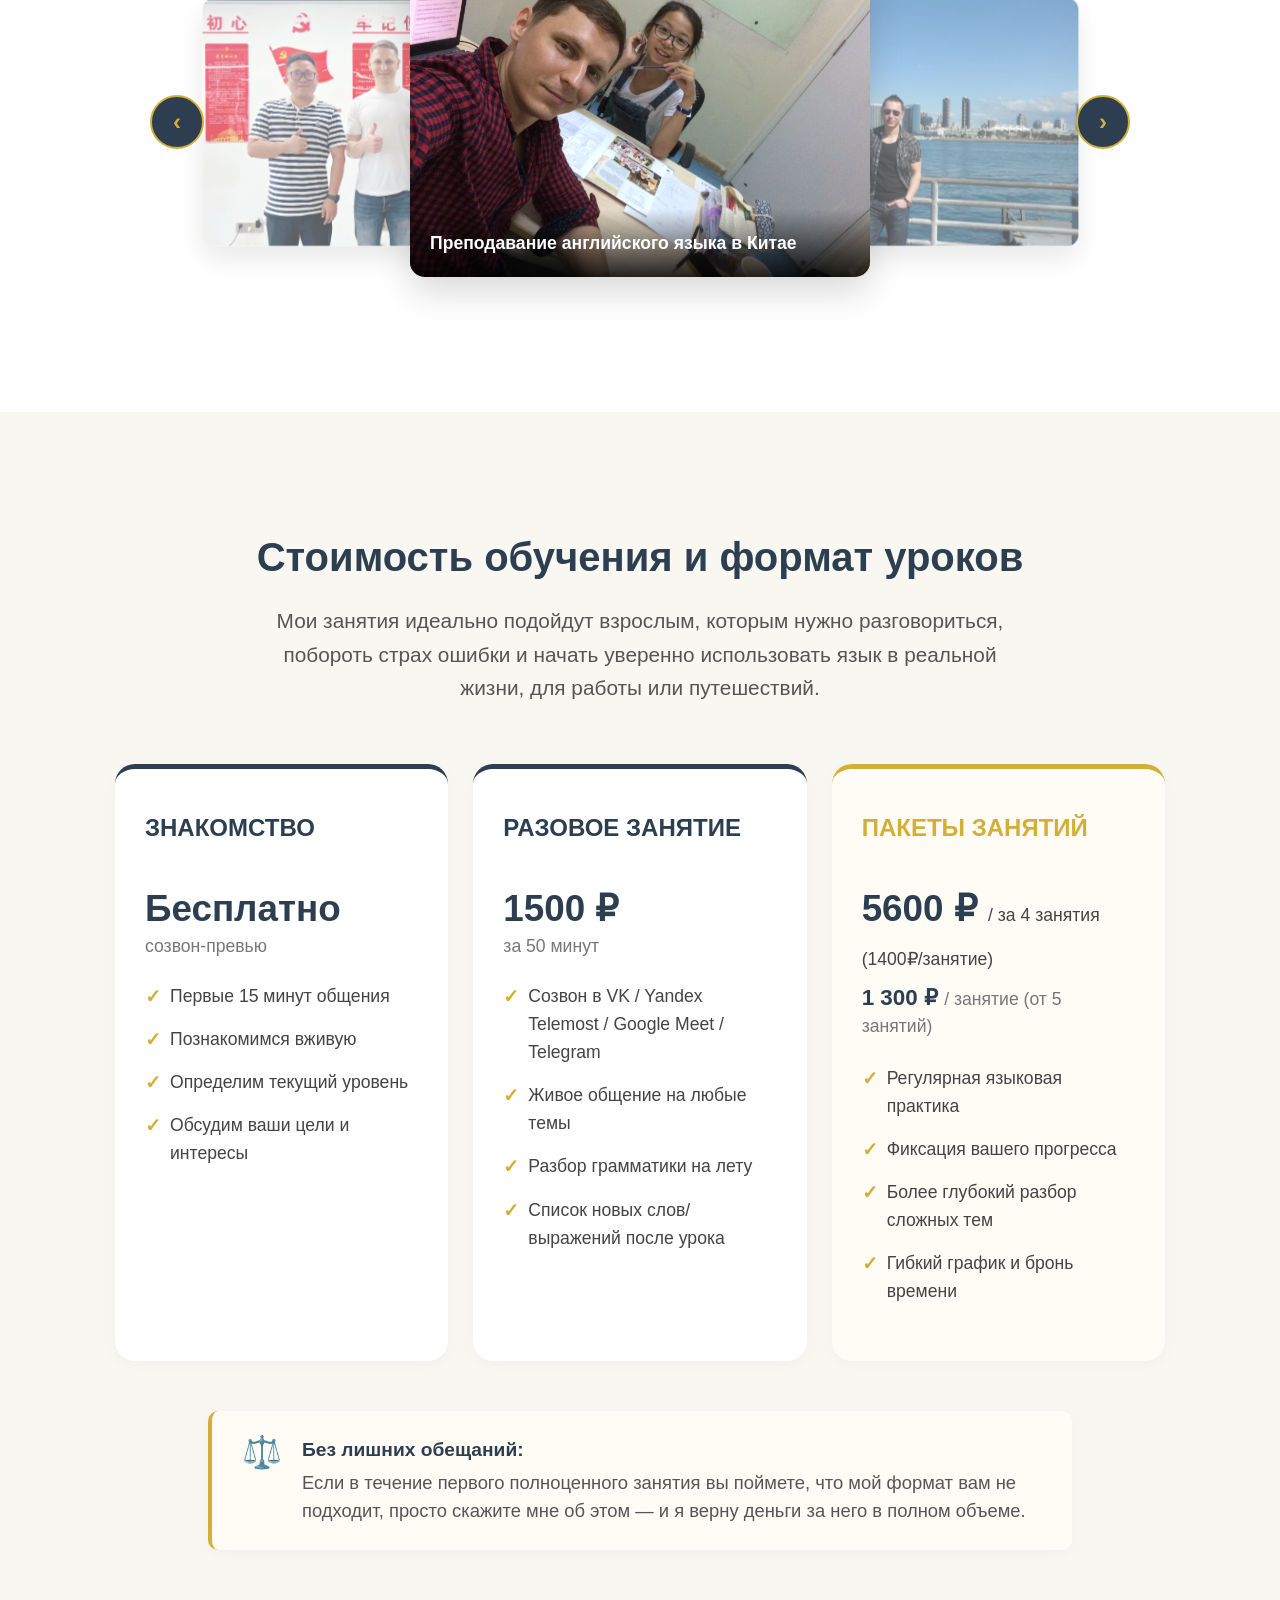
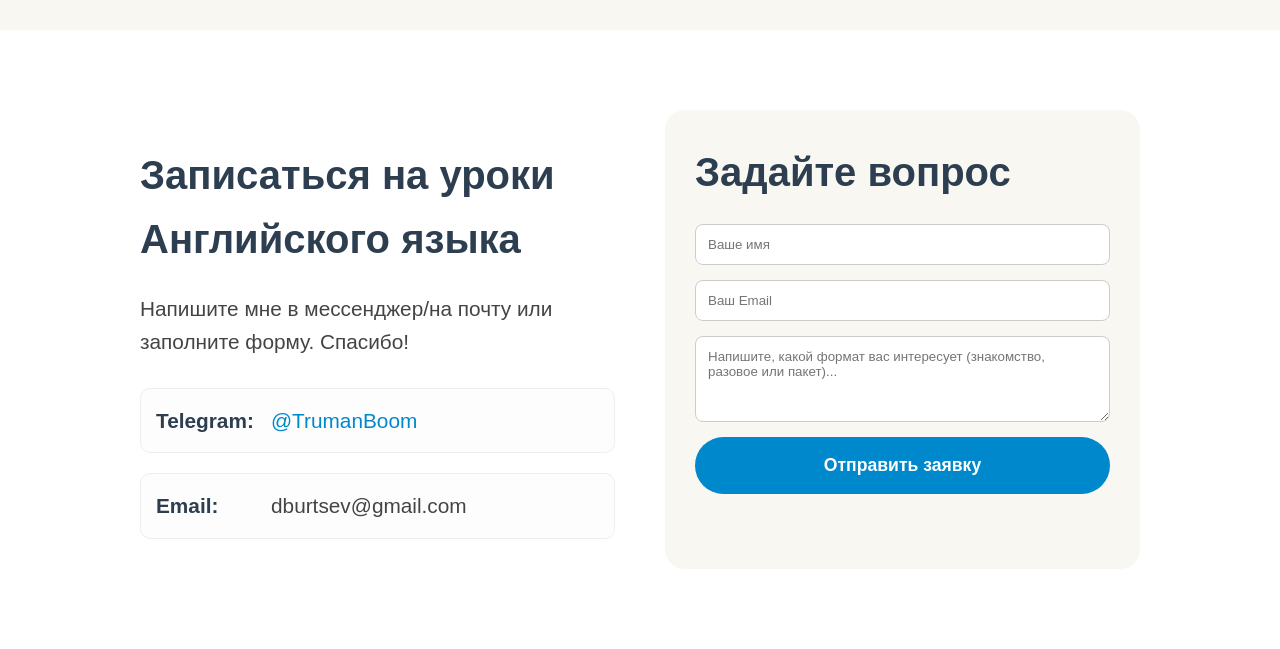
==== commit 0b0c005e: "Update calling services" ====
--- a/index.html
+++ b/index.html
@@ -933,7 +933,7 @@
                         <h3 class="card-accent" style="color: var(--primary-dark)">Разовое занятие</h3>
                         <div class="price-amount">1500 ₽<span>за 50 минут</span></div>
                         <ul class="price-feature-list">
-                            <li>Созвон в VK / Yandex Telemost</li>
+                            <li>Созвон в VK / Yandex Telemost / Google Meet / Telegram</li>
                             <li>Живое общение на любые темы</li>
                             <li>Разбор грамматики на лету</li>
                             <li>Список новых слов/выражений после урока</li>
